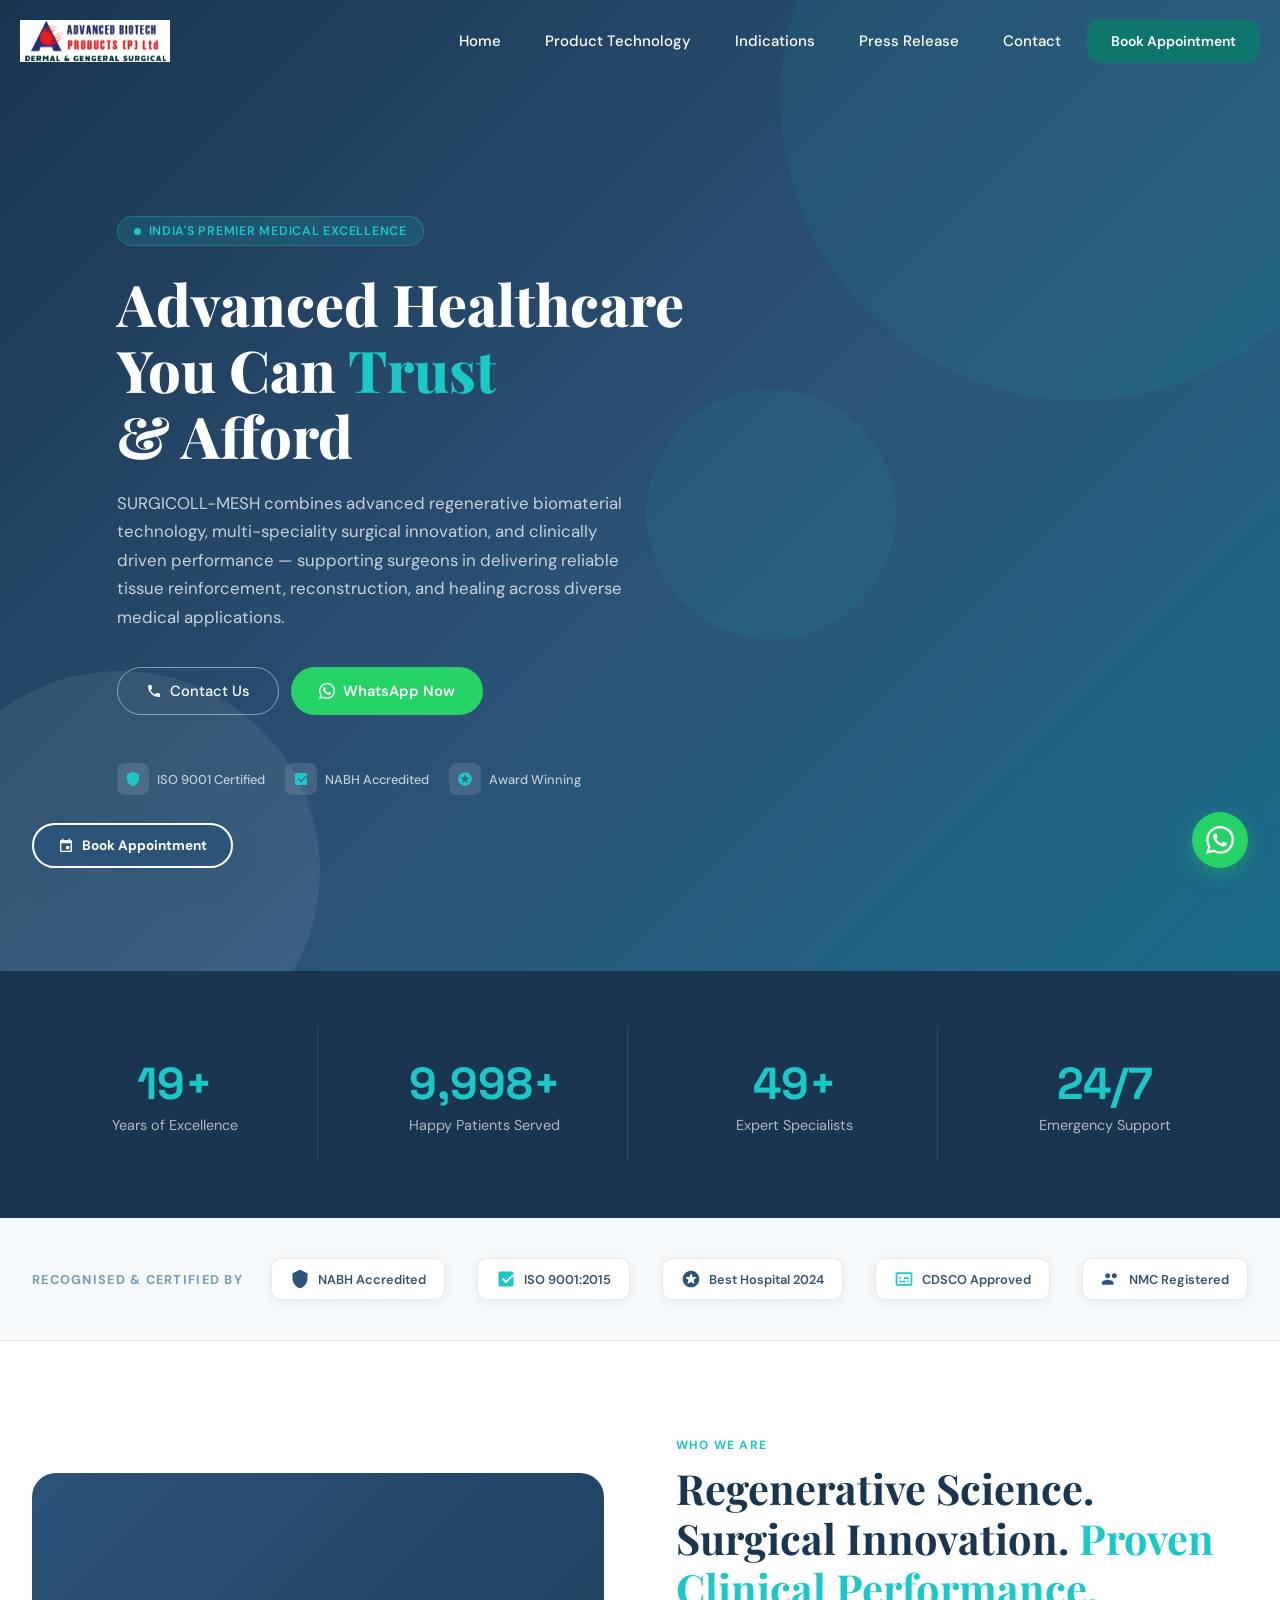
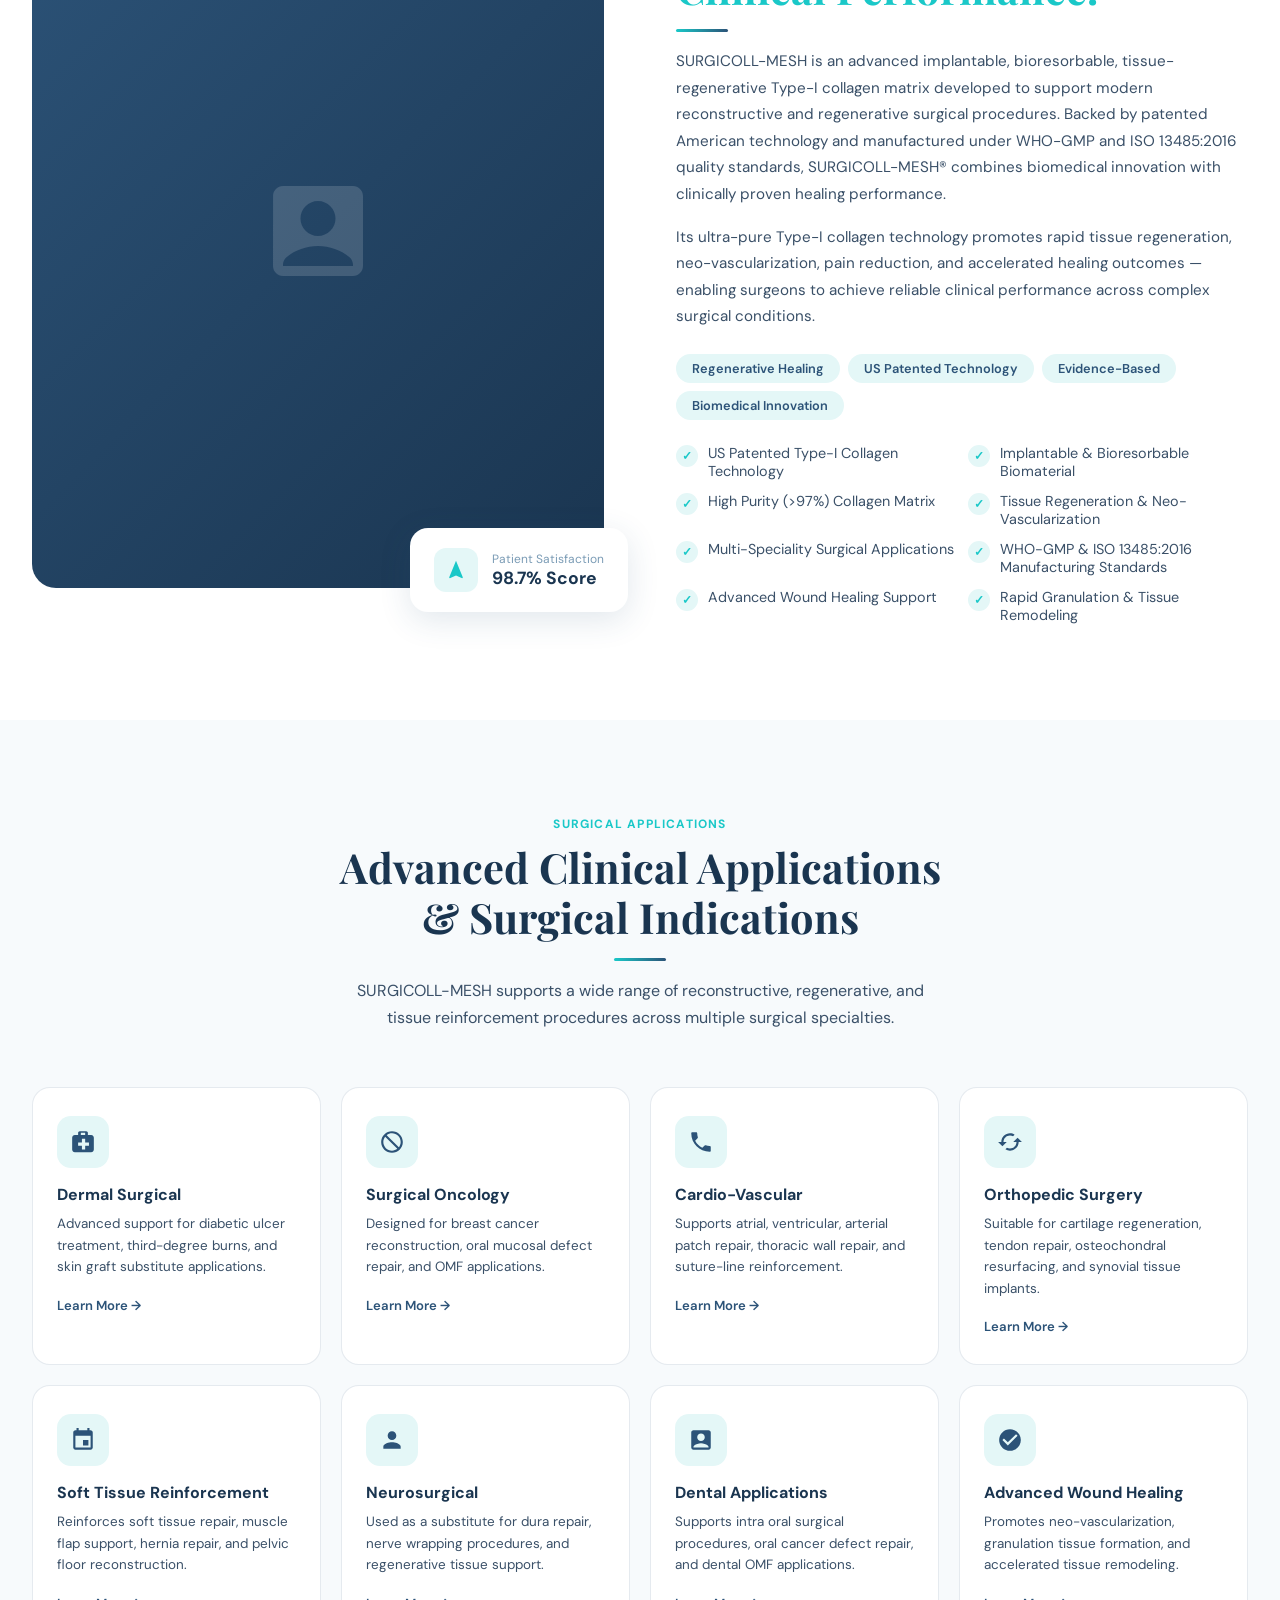
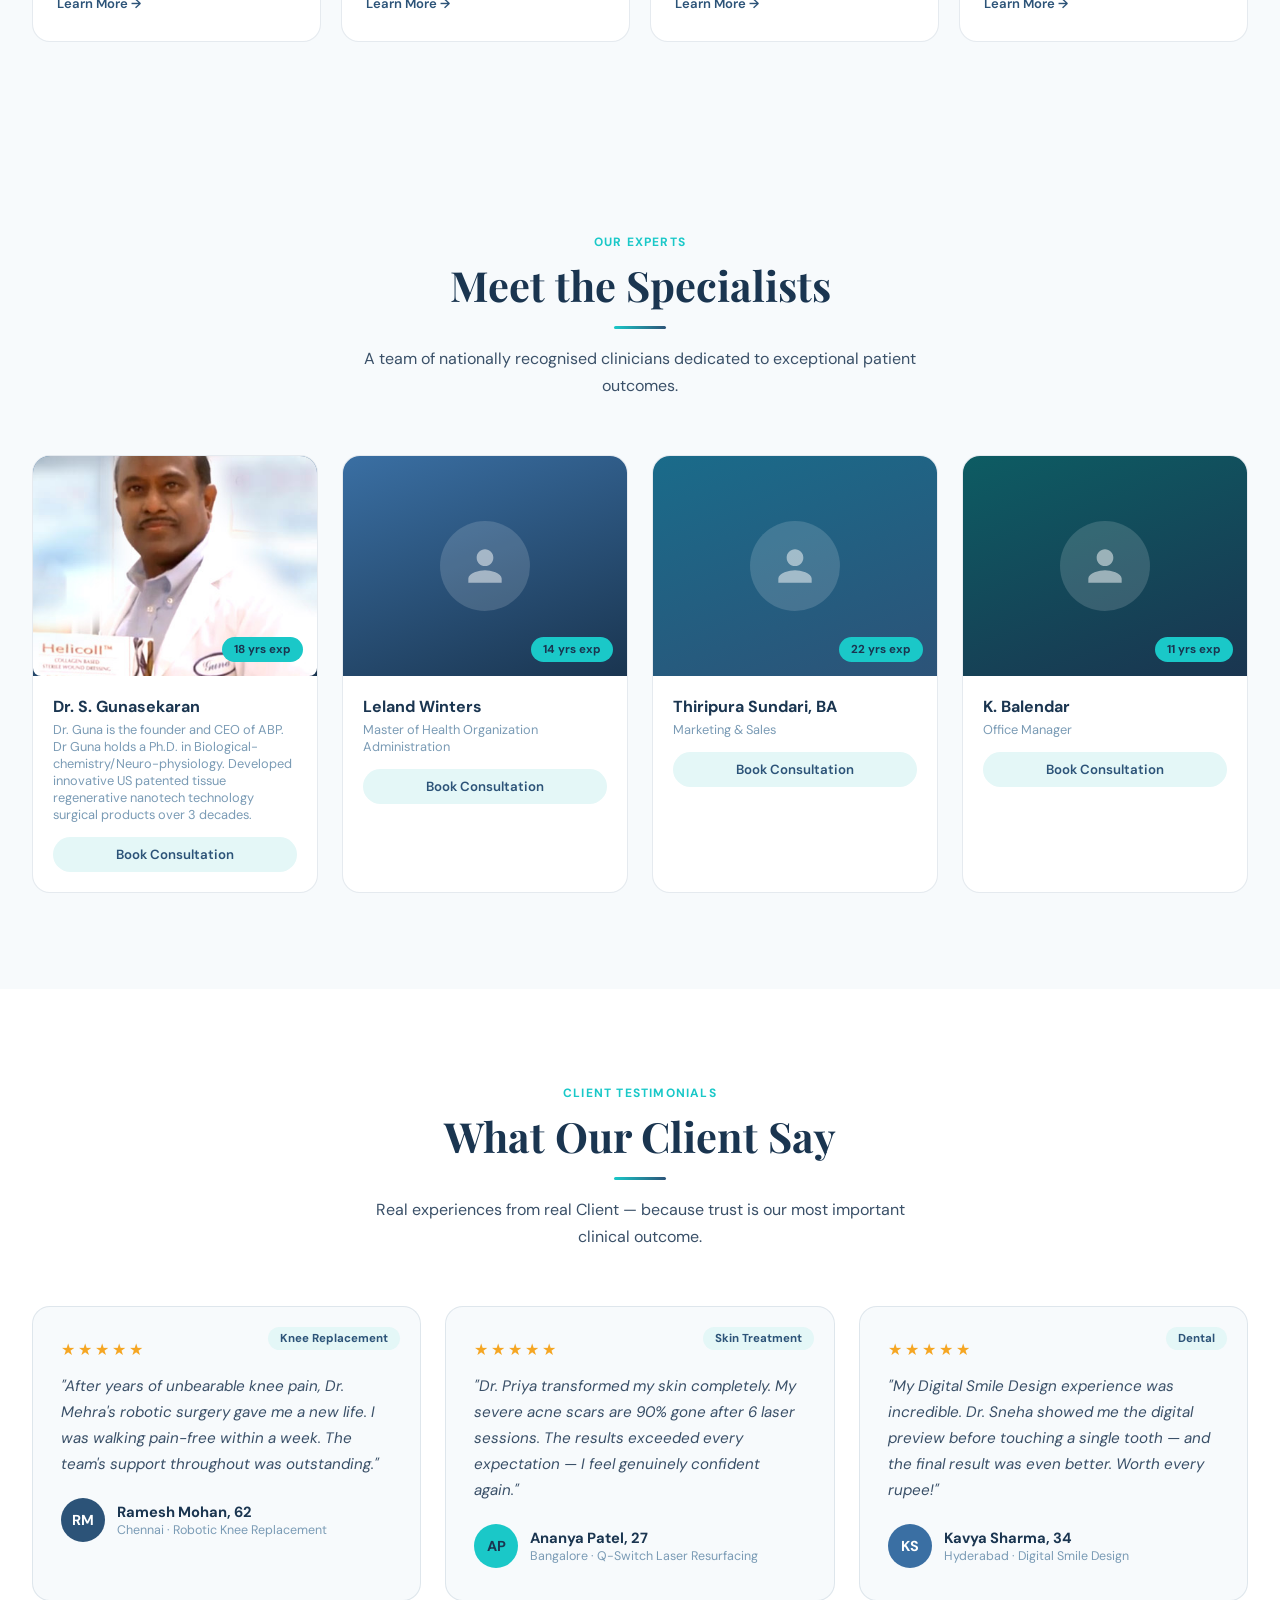
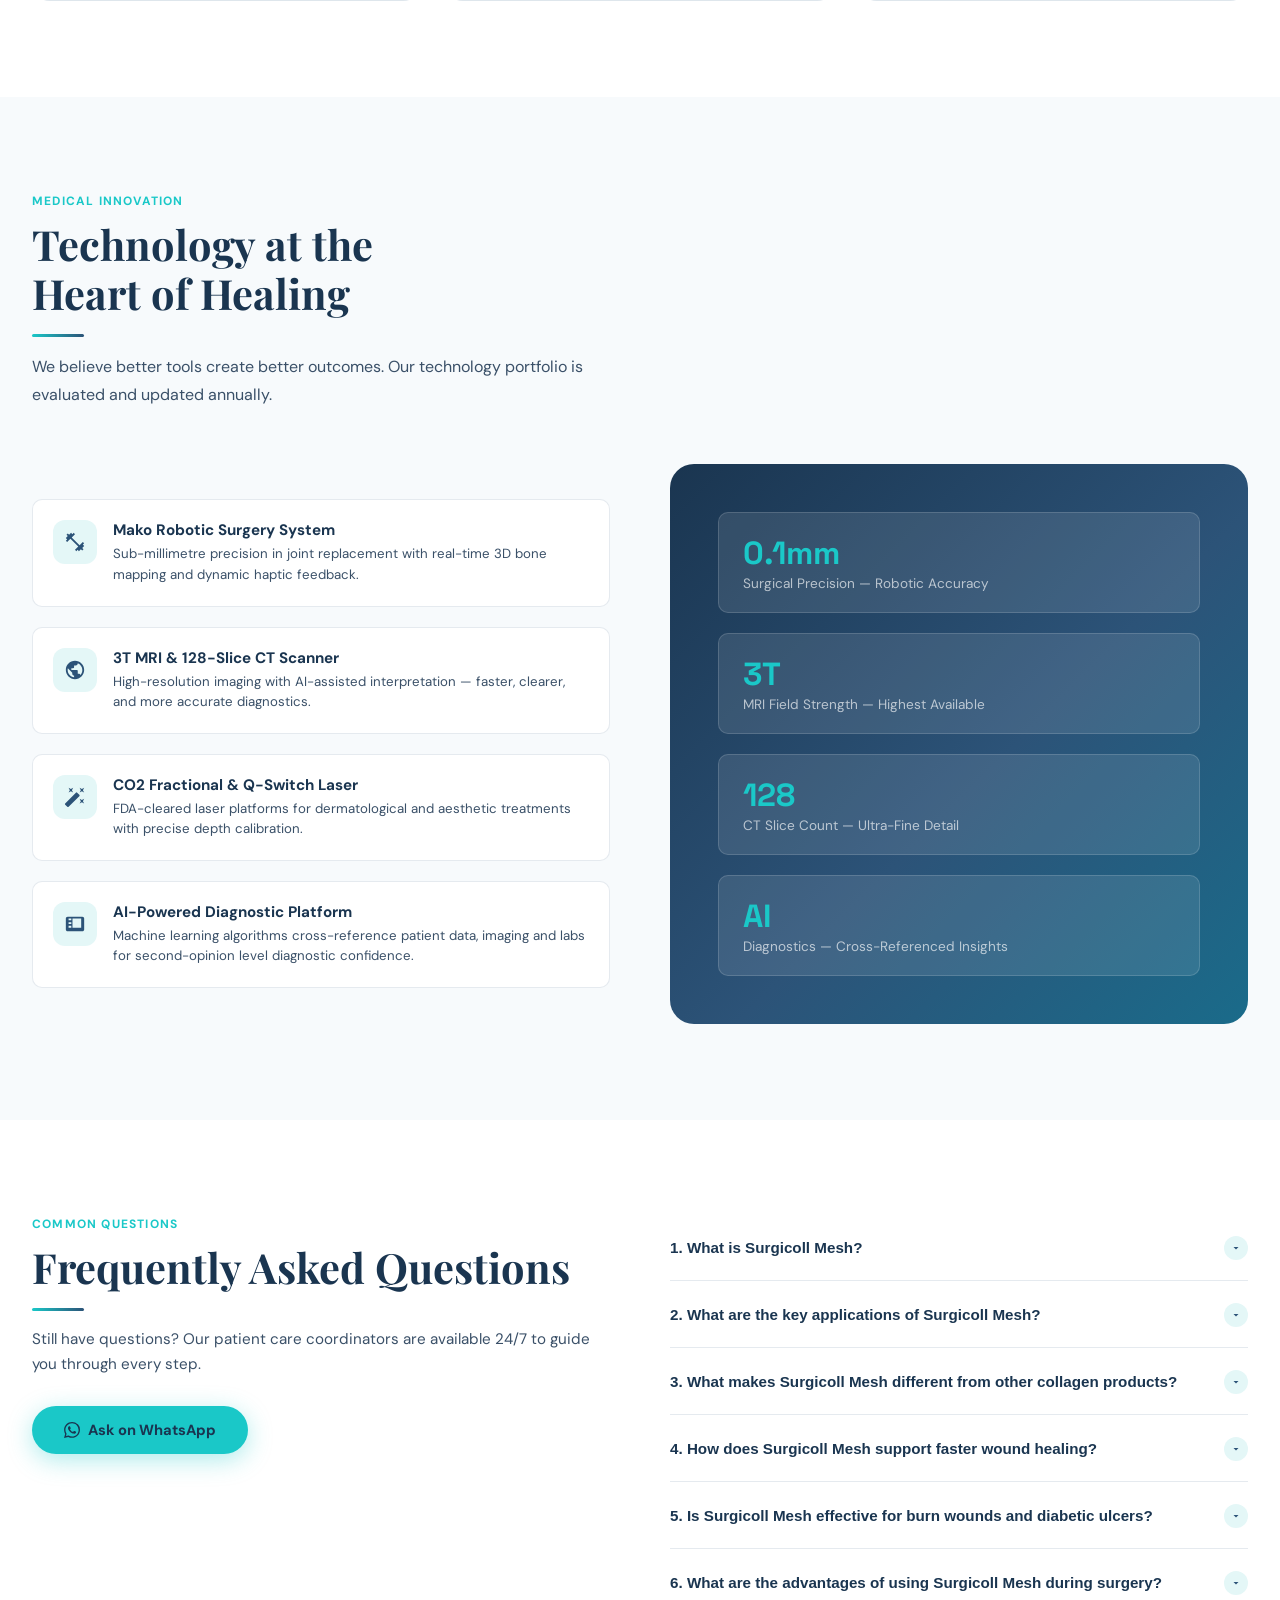
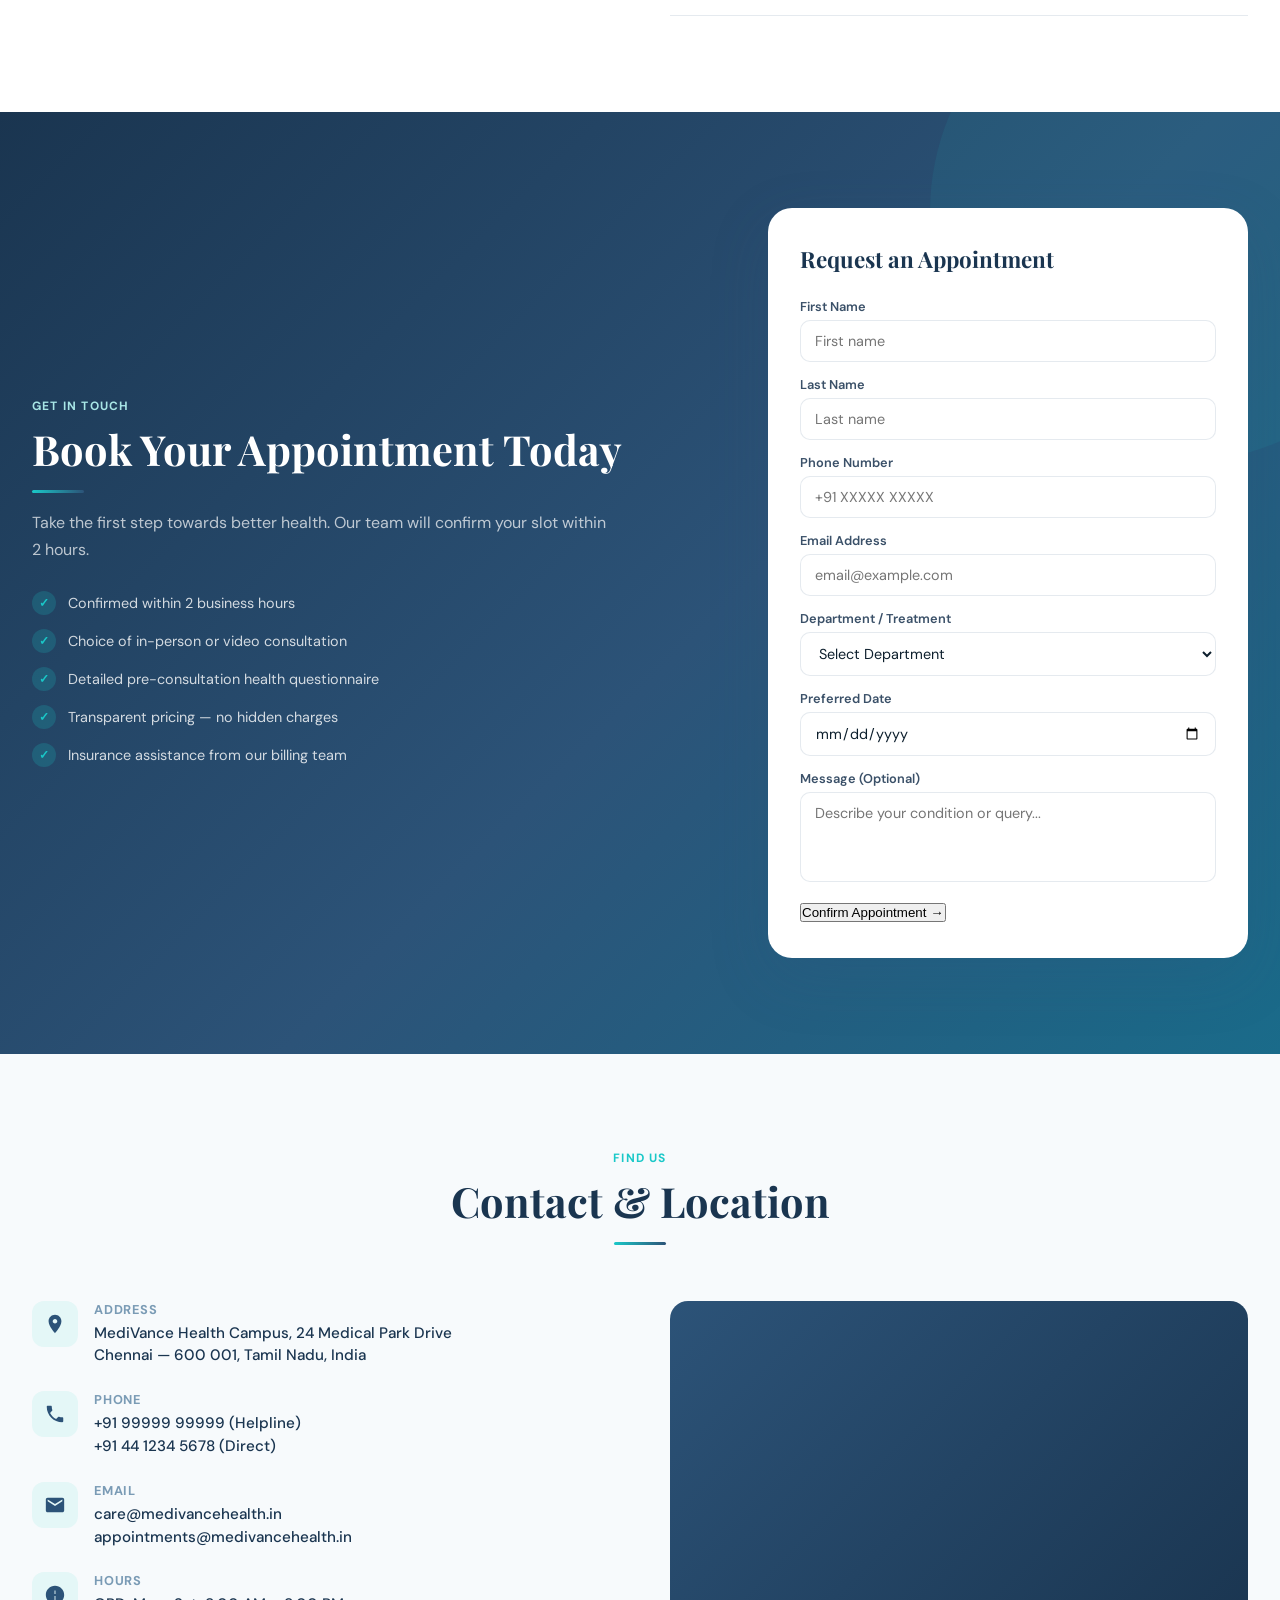
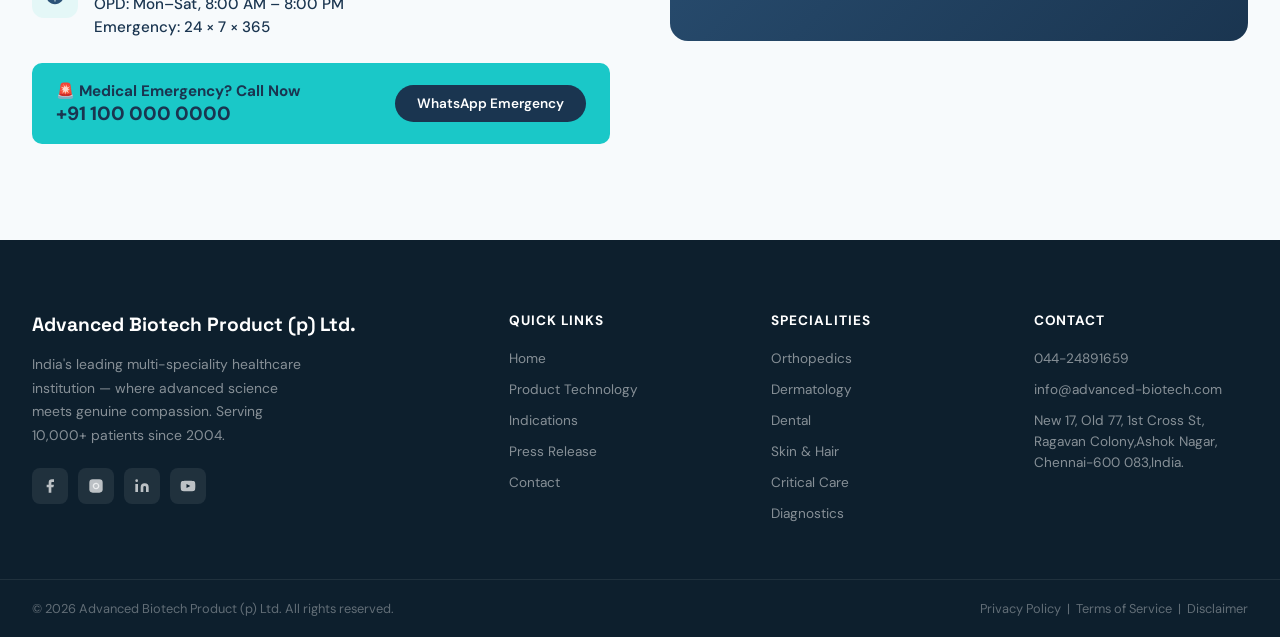
==== index.html @ 5f8013b7 "update" ====
<!DOCTYPE html>
<html lang="en">

<head>
  <meta charset="UTF-8">
  <meta name="viewport" content="width=device-width, initial-scale=1.0">
  <title>MediVance Health | Premium Medical & Healthcare Excellence</title>
  <meta name="description"
    content="MediVance Health - India's premier medical institution offering advanced treatments, specialist consultations, and cutting-edge healthcare across 50+ specialities.">
  <link rel="preconnect" href="https://fonts.googleapis.com">
  <link
    href="https://fonts.googleapis.com/css2?family=Playfair+Display:wght@400;600;700;800&family=DM+Sans:wght@300;400;500;600&family=Space+Grotesk:wght@400;500;600;700&display=swap"
    rel="stylesheet">
  <link rel="stylesheet" href="/css/main.css">
  <!-- FONT AWESOME -->
  <link rel="stylesheet" href="https://cdnjs.cloudflare.com/ajax/libs/font-awesome/6.5.2/css/all.min.css">
</head>
<body>

<!-- ───────────── NAVIGATION ───────────── -->
<nav class="mv-nav-wrap" id="mvNav">
    <div class="mv-nav-inner">

        <!-- LOGO -->
        <a href="#" class="mv-nav-logo">
            <img src="/image/Logo.jpg" width="150" height="50" alt="MediVance Health Logo">
        </a>

        <!-- NAV LINKS -->
        <ul class="mv-nav-links" id="mvNavMenu">

            <li class="mv-nav-item">
                <a href="/index.html" class="mv-nav-link">Home</a>
            </li>

            <li class="mv-nav-item">
                <a href="/page/product.html" class="mv-nav-link">Product Technology</a>
            </li>

            <!-- DROPDOWN -->
            <li class="mv-nav-item mv-has-dropdown">

                <a href="#" class="mv-nav-link">
                    Indications
                </a>

                <ul class="mv-dropdown-menu">

                    <li class="mv-dropdown-item">
                        <a href="/page/dermal_surgical.html" class="mv-dropdown-link">Dermal Surgical</a>
                    </li>

                    <li class="mv-dropdown-item">
                        <a href="#" class="mv-dropdown-link">Surgical Oncology</a>
                    </li>

                    <li class="mv-dropdown-item">
                        <a href="#" class="mv-dropdown-link">Cardio-vascular</a>
                    </li>

                    <li class="mv-dropdown-item">
                        <a href="#" class="mv-dropdown-link">Orthopedic Surgery</a>
                    </li>

                    <li class="mv-dropdown-item">
                        <a href="#" class="mv-dropdown-link">Soft Tissue Reinforcement</a>
                    </li>

                    <li class="mv-dropdown-item">
                        <a href="#" class="mv-dropdown-link">Neurosurgical</a>
                    </li>

                    <li class="mv-dropdown-item">
                        <a href="#" class="mv-dropdown-link">Dental</a>
                    </li>

                </ul>

            </li>

            <li class="mv-nav-item">
                <a href="#" class="mv-nav-link">Press Release</a>
            </li>

            <li class="mv-nav-item">
                <a href="/page/contact.html" class="mv-nav-link">Contact</a>
            </li>

            <li class="mv-nav-item">
                <a href="#" class="mv-nav-btn">Book Appointment</a>
            </li>

        </ul>

        <!-- MOBILE MENU -->
        <div class="mv-mobile-toggle" id="mvMobileToggle">
            <i class="fa-solid fa-bars"></i>
        </div>

    </div>

</nav>
  <!-- ─── HERO ─── -->
  <section id="hero">
    <div class="hero-bg-shapes">
      <div class="hero-circle hc1"></div>
      <div class="hero-circle hc2"></div>
      <div class="hero-circle hc3"></div>
    </div>
    <div class="hero-grid">
      <div class="hero-content reveal">
        <div class="hero-badge">
          <div class="hero-badge-dot"></div>
          <span>India's Premier Medical Excellence</span>
        </div>
        <h1 class="hero-h1">Advanced Healthcare<br>You Can <em>Trust</em><br>& Afford</h1>
        <p class="hero-sub">SURGICOLL-MESH combines advanced regenerative biomaterial technology, multi-speciality
          surgical innovation, and clinically driven performance — supporting surgeons in delivering reliable tissue
          reinforcement, reconstruction, and healing across diverse medical applications.</p>
        <div class="hero-btns">
          <!-- <a href="#appointment" class="btn-primary">
          <svg viewBox="0 0 24 24" style="width:16px;height:16px;fill:currentColor"><path d="M19 3h-1V1h-2v2H8V1H6v2H5c-1.1 0-2 .9-2 2v14c0 1.1.9 2 2 2h14c1.1 0 2-.9 2-2V5c0-1.1-.9-2-2-2zm0 16H5V8h14v11zM7 10h5v5H7z"/></svg>
          Book Appointment
        </a> -->
          <a href="#contact" class="btn-ghost">
            <svg viewBox="0 0 24 24" style="width:16px;height:16px;fill:currentColor">
              <path
                d="M6.62 10.79c1.44 2.83 3.76 5.15 6.59 6.59l2.2-2.2c.27-.27.67-.36 1.02-.24 1.12.37 2.33.57 3.57.57.55 0 1 .45 1 1V20c0 .55-.45 1-1 1-9.39 0-17-7.61-17-17 0-.55.45-1 1-1h3.5c.55 0 1 .45 1 1 0 1.25.2 2.45.57 3.57.11.35.03.74-.25 1.02l-2.2 2.2z" />
            </svg>
            Contact Us
          </a>
          <a href="https://wa.me/919999999999" class="btn-wa" target="_blank">
            <svg viewBox="0 0 24 24" style="width:16px;height:16px;fill:currentColor">
              <path
                d="M17.472 14.382c-.297-.149-1.758-.867-2.03-.967-.273-.099-.471-.148-.67.15-.197.297-.767.966-.94 1.164-.173.199-.347.223-.644.075-.297-.15-1.255-.463-2.39-1.475-.883-.788-1.48-1.761-1.653-2.059-.173-.297-.018-.458.13-.606.134-.133.298-.347.446-.52.149-.174.198-.298.298-.497.099-.198.05-.371-.025-.52-.075-.149-.669-1.612-.916-2.207-.242-.579-.487-.5-.669-.51-.173-.008-.371-.01-.57-.01-.198 0-.52.074-.792.372-.272.297-1.04 1.016-1.04 2.479 0 1.462 1.065 2.875 1.213 3.074.149.198 2.096 3.2 5.077 4.487.709.306 1.262.489 1.694.625.712.227 1.36.195 1.871.118.571-.085 1.758-.719 2.006-1.413.248-.694.248-1.289.173-1.413-.074-.124-.272-.198-.57-.347m-5.421 7.403h-.004a9.87 9.87 0 01-5.031-1.378l-.361-.214-3.741.982.998-3.648-.235-.374a9.86 9.86 0 01-1.51-5.26c.001-5.45 4.436-9.884 9.888-9.884 2.64 0 5.122 1.03 6.988 2.898a9.825 9.825 0 012.893 6.994c-.003 5.45-4.437 9.884-9.885 9.884m8.413-18.297A11.815 11.815 0 0012.05 0C5.495 0 .16 5.335.157 11.892c0 2.096.547 4.142 1.588 5.945L.057 24l6.305-1.654a11.882 11.882 0 005.683 1.448h.005c6.554 0 11.89-5.335 11.893-11.893A11.821 11.821 0 0020.885 3.49" />
            </svg>
            WhatsApp Now
          </a>
        </div>
        <div class="hero-trust">
          <div class="trust-item">
            <div class="ti-icon"><svg viewBox="0 0 24 24">
                <path d="M12 1L3 5v6c0 5.55 3.84 10.74 9 12 5.16-1.26 9-6.45 9-12V5l-9-4z" />
              </svg></div>
            <span>ISO 9001 Certified</span>
          </div>
          <div class="trust-item">
            <div class="ti-icon"><svg viewBox="0 0 24 24">
                <path
                  d="M19 3H5c-1.1 0-2 .9-2 2v14c0 1.1.9 2 2 2h14c1.1 0 2-.9 2-2V5c0-1.1-.9-2-2-2zm-7 14l-5-5 1.41-1.41L12 14.17l7.59-7.59L21 8l-9 9z" />
              </svg></div>
            <span>NABH Accredited</span>
          </div>
          <div class="trust-item">
            <div class="ti-icon"><svg viewBox="0 0 24 24">
                <path
                  d="M11.99 2C6.47 2 2 6.48 2 12s4.47 10 9.99 10C17.52 22 22 17.52 22 12S17.52 2 11.99 2zm4.24 16L12 15.45 7.77 18l1.12-4.81-3.73-3.23 4.92-.42L12 5l1.92 4.53 4.92.42-3.73 3.23L16.23 18z" />
              </svg></div>
            <span>Award Winning</span>
          </div>
        </div>
      </div>

      <!-- Floating Inquiry Form -->
      <div class="image-box">
        <img src="/Image/Doctor.png" alt="" width="500" class="floating-img">
      </div>

      <!-- <div class="hero-form-card reveal reveal-delay-2">
      <div class="form-tag">Quick Inquiry</div>
      <div class="form-title">Book a Consultation</div>
      <div class="form-group">
        <label>Full Name</label>
        <input type="text" placeholder="Your full name">
      </div>
      <div class="form-row">
        <div class="form-group">
          <label>Phone</label>
          <input type="tel" placeholder="+91 XXXXX XXXXX">
        </div>
        <div class="form-group">
          <label>Email</label>
          <input type="email" placeholder="email@example.com">
        </div>
      </div>
      <div class="form-group">
        <label>Department / Treatment</label>
        <select>
          <option>Select Department</option>
          <option>Orthopedics</option>
          <option>Dermatology</option>
          <option>Dental</option>
          <option>Critical Care</option>
          <option>General Surgery</option>
          <option>Skin & Hair</option>
          <option>Diagnostics</option>
          <option>Preventive Health</option>
        </select>
      </div>
      <div class="form-group">
        <label>Preferred Date</label>
        <input type="date">
      </div>
      <button class="btn-form">Send Inquiry →</button>
    </div> -->
    </div>
  </section>

  <!-- ─── STATS BAND ─── -->
  <div class="stats-band">
    <div class="stats-inner">
      <div class="stat-item reveal">
        <span class="stat-num" data-target="20">0+</span>
        <div class="stat-label">Years of Excellence</div>
      </div>
      <div class="stat-item reveal reveal-delay-1">
        <span class="stat-num" data-target="10000">0+</span>
        <div class="stat-label">Happy Patients Served</div>
      </div>
      <div class="stat-item reveal reveal-delay-2">
        <span class="stat-num" data-target="50">0+</span>
        <div class="stat-label">Expert Specialists</div>
      </div>
      <div class="stat-item reveal reveal-delay-3">
        <span class="stat-num">24/7</span>
        <div class="stat-label">Emergency Support</div>
      </div>
    </div>
  </div>

  <!-- ─── TRUST BELT ─── -->
  <div class="trust-belt">
    <div class="trust-belt-inner">
      <span class="trust-belt-label">Recognised &amp; Certified by</span>
      <div class="cert-logos">
        <div class="cert-badge">
          <svg viewBox="0 0 24 24" style="fill:#2C5378">
            <path d="M12 1L3 5v6c0 5.55 3.84 10.74 9 12 5.16-1.26 9-6.45 9-12V5l-9-4z" />
          </svg>
          <span>NABH Accredited</span>
        </div>
        <div class="cert-badge">
          <svg viewBox="0 0 24 24" style="fill:#1ac8c8">
            <path
              d="M19 3H5c-1.1 0-2 .9-2 2v14c0 1.1.9 2 2 2h14c1.1 0 2-.9 2-2V5c0-1.1-.9-2-2-2zm-7 14l-5-5 1.41-1.41L12 14.17l7.59-7.59L21 8l-9 9z" />
          </svg>
          <span>ISO 9001:2015</span>
        </div>
        <div class="cert-badge">
          <svg viewBox="0 0 24 24" style="fill:#2C5378">
            <path
              d="M11.99 2C6.47 2 2 6.48 2 12s4.47 10 9.99 10C17.52 22 22 17.52 22 12S17.52 2 11.99 2zm4.24 16L12 15.45 7.77 18l1.12-4.81-3.73-3.23 4.92-.42L12 5l1.92 4.53 4.92.42-3.73 3.23L16.23 18z" />
          </svg>
          <span>Best Hospital 2024</span>
        </div>
        <div class="cert-badge">
          <svg viewBox="0 0 24 24" style="fill:#1ac8c8">
            <path
              d="M20 4H4c-1.1 0-2 .9-2 2v12c0 1.1.9 2 2 2h16c1.1 0 2-.9 2-2V6c0-1.1-.9-2-2-2zm0 14H4V6h16v12zM6 10h2v2H6zm0 4h8v2H6zm10 0h2v2h-2zm-4-4h6v2h-6z" />
          </svg>
          <span>CDSCO Approved</span>
        </div>
        <div class="cert-badge">
          <svg viewBox="0 0 24 24" style="fill:#2C5378">
            <path
              d="M16 11c1.66 0 2.99-1.34 2.99-3S17.66 5 16 5c-1.66 0-3 1.34-3 3s1.34 3 3 3zm-8 0c1.66 0 2.99-1.34 2.99-3S9.66 5 8 5C6.34 5 5 6.34 5 8s1.34 3 3 3zm0 2c-2.33 0-7 1.17-7 3.5V19h14v-2.5c0-2.33-4.67-3.5-7-3.5z" />
          </svg>
          <span>NMC Registered</span>
        </div>
      </div>
    </div>
  </div>

  <!-- ─── ABOUT ─── -->
  <section id="about">
    <div class="section-inner">
      <div class="about-grid">
        <div class="about-img reveal">
          <div class="about-img-main">
            <svg viewBox="0 0 24 24">
              <path
                d="M19 3H5c-1.1 0-1.99.9-1.99 2L3 19c0 1.1.9 2 2 2h14c1.1 0 2-.9 2-2V5c0-1.1-.9-2-2-2zm-7 3c1.93 0 3.5 1.57 3.5 3.5S13.93 13 12 13s-3.5-1.57-3.5-3.5S10.07 6 12 6zm7 13H5v-.23c0-.62.28-1.2.76-1.58C7.47 15.82 9.64 15 12 15s4.53.82 6.24 2.19c.48.38.76.97.76 1.58V19z" />
            </svg>
          </div>
          <div class="about-img-float">
            <div class="aif-icon"><svg viewBox="0 0 24 24">
                <path d="M12 2L4.5 20.29l.71.71L12 18l6.79 3 .71-.71z" />
              </svg></div>
            <div>
              <div class="aif-label">Patient Satisfaction</div>
              <div class="aif-val">98.7% Score</div>
            </div>
          </div>
        </div>
        <div class="about-content reveal reveal-delay-2">
          <span class="section-tag">Who We Are</span>
          <h2 class="section-h2">Regenerative Science. Surgical Innovation. <em
              style="color:var(--cyan);font-style:normal">Proven Clinical Performance.</em></h2>
          <div class="divider"></div>
          <p style="font-size:.95rem;color:var(--text-mid);line-height:1.75;margin-bottom:16px;">SURGICOLL-MESH is an
            advanced implantable, bioresorbable, tissue-regenerative Type-I collagen matrix developed to support modern
            reconstructive and regenerative surgical procedures. Backed by patented American technology and manufactured
            under WHO-GMP and ISO 13485:2016 quality standards, SURGICOLL-MESH® combines biomedical innovation with
            clinically proven healing performance.</p>
          <p style="font-size:.95rem;color:var(--text-mid);line-height:1.75;">Its ultra-pure Type-I collagen technology
            promotes rapid tissue regeneration, neo-vascularization, pain reduction, and accelerated healing outcomes —
            enabling surgeons to achieve reliable clinical performance across complex surgical conditions.</p>
          <div class="tags">
            <span class="about-tag">Regenerative Healing</span>
            <span class="about-tag">US Patented Technology</span>
            <span class="about-tag">Evidence-Based</span>
            <span class="about-tag">Biomedical Innovation</span>
          </div>
          <ul class="about-list">
            <li>US Patented Type-I Collagen Technology</li>
            <li>Implantable & Bioresorbable Biomaterial</li>
            <li>High Purity (>97%) Collagen Matrix</li>
            <li>Tissue Regeneration & Neo-Vascularization</li>
            <li>Multi-Speciality Surgical Applications</li>
            <li>WHO-GMP & ISO 13485:2016 Manufacturing Standards</li>
            <li>Advanced Wound Healing Support</li>
            <li>Rapid Granulation & Tissue Remodeling</li>
          </ul>
        </div>
      </div>
    </div>
  </section>

  <!-- ─── SERVICES ─── -->
  <section id="services">
    <div class="section-inner">
      <div class="section-header center">
        <span class="section-tag">SURGICAL APPLICATIONS</span>
        <h2 class="section-h2">Advanced Clinical Applications
          <br>
          & Surgical Indications
        </h2>
        <div class="divider center"></div>
        <p class="section-sub"> SURGICOLL-MESH supports a wide range of reconstructive,
          regenerative, and tissue reinforcement procedures across
          multiple surgical specialties.</p>
      </div>
      <div class="services-grid">

        <div class="service-card reveal">
          <div class="sc-content">
            <div class="sc-icon"><svg viewBox="0 0 24 24">
                <path
                  d="M19.5 5.5h-3v-2c0-.83-.67-1.5-1.5-1.5h-6c-.83 0-1.5.67-1.5 1.5v2h-3C3.12 5.5 2 6.62 2 8v11c0 1.38 1.12 2.5 2.5 2.5h15c1.38 0 2.5-1.12 2.5-2.5V8c0-1.38-1.12-2.5-2.5-2.5zm-9.5-2h4v2h-4v-2zm7.5 12h-3.5v3.5h-3V15.5H7.5v-3h3.5V9h3v3.5H17.5v3z" />
              </svg></div>
            <div class="sc-title">Dermal Surgical</div>
            <div class="sc-desc">Advanced support for diabetic ulcer treatment,
              third-degree burns, and skin graft substitute applications.</div>
            <a href="#" class="sc-link">Learn More →</a>
          </div>
        </div>

        <div class="service-card reveal reveal-delay-1">
          <div class="sc-content">
            <div class="sc-icon"><svg viewBox="0 0 24 24">
                <path
                  d="M12 2C6.48 2 2 6.48 2 12s4.48 10 10 10 10-4.48 10-10S17.52 2 12 2zm0 18c-4.42 0-8-3.58-8-8 0-1.85.63-3.55 1.69-4.9L16.9 18.31C15.55 19.37 13.85 20 12 20zm6.31-3.1L7.1 5.69C8.45 4.63 10.15 4 12 4c4.42 0 8 3.58 8 8 0 1.85-.63 3.55-1.69 4.9z" />
              </svg></div>
            <div class="sc-title">Surgical Oncology</div>
            <div class="sc-desc"> Designed for breast cancer reconstruction,
              oral mucosal defect repair, and OMF applications.</div>
            <a href="#" class="sc-link">Learn More →</a>
          </div>
        </div>

        <div class="service-card reveal reveal-delay-2">
          <div class="sc-content">
            <div class="sc-icon"><svg viewBox="0 0 24 24">
                <path
                  d="M6.6 10.8c1.4 2.8 3.8 5.1 6.6 6.6l2.2-2.2c.3-.3.7-.4 1-.2 1.1.4 2.3.6 3.6.6.6 0 1 .4 1 1V20c0 .6-.4 1-1 1-9.4 0-17-7.6-17-17 0-.6.4-1 1-1h3.5c.6 0 1 .4 1 1 0 1.3.2 2.5.6 3.6.1.3 0 .7-.3 1l-2.2 2.2z" />
              </svg></div>
            <div class="sc-title">Cardio-Vascular</div>
            <div class="sc-desc">Supports atrial, ventricular, arterial patch repair,
              thoracic wall repair, and suture-line reinforcement.</div>
            <a href="#" class="sc-link">Learn More →</a>
          </div>
        </div>

        <div class="service-card reveal reveal-delay-3">
          <div class="sc-content">
            <div class="sc-icon"><svg viewBox="0 0 24 24">
                <path
                  d="M19 8l-4 4h3c0 3.31-2.69 6-6 6-1.01 0-1.97-.25-2.8-.7l-1.46 1.46C8.97 19.54 10.43 20 12 20c4.42 0 8-3.58 8-8h3l-4-4zM6 12c0-3.31 2.69-6 6-6 1.01 0 1.97.25 2.8.7l1.46-1.46C15.03 4.46 13.57 4 12 4c-4.42 0-8 3.58-8 8H1l4 4 4-4H6z" />
              </svg></div>
            <div class="sc-title">Orthopedic Surgery</div>
            <div class="sc-desc">Suitable for cartilage regeneration,
              tendon repair, osteochondral resurfacing,
              and synovial tissue implants.</div>
            <a href="#" class="sc-link">Learn More →</a>
          </div>
        </div>

        <div class="service-card reveal">
          <div class="sc-content">
            <div class="sc-icon"><svg viewBox="0 0 24 24">
                <path
                  d="M17 12h-5v5h5v-5zM16 1v2H8V1H6v2H5c-1.11 0-1.99.9-1.99 2L3 19c0 1.1.89 2 2 2h14c1.1 0 2-.9 2-2V5c0-1.1-.9-2-2-2h-1V1h-2zm3 18H5V8h14v11z" />
              </svg></div>
            <div class="sc-title">Soft Tissue Reinforcement</div>
            <div class="sc-desc">Reinforces soft tissue repair,
              muscle flap support, hernia repair,
              and pelvic floor reconstruction.</div>
            <a href="#" class="sc-link">Learn More →</a>
          </div>
        </div>

        <div class="service-card reveal reveal-delay-1">
          <div class="sc-content">
            <div class="sc-icon"><svg viewBox="0 0 24 24">
                <path
                  d="M12 12c2.21 0 4-1.79 4-4s-1.79-4-4-4-4 1.79-4 4 1.79 4 4 4zm0 2c-2.67 0-8 1.34-8 4v2h16v-2c0-2.66-5.33-4-8-4z" />
              </svg></div>
            <div class="sc-title">Neurosurgical</div>
            <div class="sc-desc">Used as a substitute for dura repair,
              nerve wrapping procedures,
              and regenerative tissue support.</div>
            <a href="#" class="sc-link">Learn More →</a>
          </div>
        </div>

        <div class="service-card reveal reveal-delay-2">
          <div class="sc-content">
            <div class="sc-icon"><svg viewBox="0 0 24 24">
                <path
                  d="M19 3H5c-1.1 0-2 .9-2 2v14c0 1.1.9 2 2 2h14c1.1 0 2-.9 2-2V5c0-1.1-.9-2-2-2zm-7 3c1.93 0 3.5 1.57 3.5 3.5S13.93 13 12 13s-3.5-1.57-3.5-3.5S10.07 6 12 6zm7 13H5v-.23c0-.62.28-1.2.76-1.58C7.47 15.82 9.64 15 12 15s4.53.82 6.24 2.19c.48.38.76.97.76 1.58V19z" />
              </svg></div>
            <div class="sc-title">Dental Applications</div>
            <div class="sc-desc">Supports intra oral surgical procedures,
              oral cancer defect repair,
              and dental OMF applications.</div>
            <a href="#" class="sc-link">Learn More →</a>
          </div>
        </div>

        <div class="service-card reveal reveal-delay-3">
          <div class="sc-content">
            <div class="sc-icon"><svg viewBox="0 0 24 24">
                <path
                  d="M12 2C6.48 2 2 6.48 2 12s4.48 10 10 10 10-4.48 10-10S17.52 2 12 2zm-2 15l-5-5 1.41-1.41L10 14.17l7.59-7.59L19 8l-9 9z" />
              </svg></div>
            <div class="sc-title">Advanced Wound Healing</div>
            <div class="sc-desc">Promotes neo-vascularization,
              granulation tissue formation,
              and accelerated tissue remodeling.</div>
            <a href="#" class="sc-link">Learn More →</a>
          </div>
        </div>

      </div>
    </div>
  </section>



  <!-- ─── WHY CHOOSE US ─── -->


  <!-- ─── TEAM ─── -->
  <section id="team">
    <div class="section-inner">
      <div class="section-header center">
        <span class="section-tag">Our Experts</span>
        <h2 class="section-h2">Meet the Specialists</h2>
        <div class="divider center"></div>
        <p class="section-sub">A team of nationally recognised clinicians dedicated to exceptional patient outcomes.</p>
      </div>
      <div class="team-grid">
        <div class="doctor-card reveal">
          <div class="dc-photo">
            <img src="/image/team1.jpg" alt="" width="100%" height="100%" style="object-fit:cover;border-radius:8px;">
            <!-- <div class="dc-photo-avatar">
              
              <svg viewBox="0 0 24 24">
                <path
                  d="M12 12c2.21 0 4-1.79 4-4s-1.79-4-4-4-4 1.79-4 4 1.79 4 4 4zm0 2c-2.67 0-8 1.34-8 4v2h16v-2c0-2.66-5.33-4-8-4z" />
              </svg>
            </div> -->
            <div class="dc-exp">18 yrs exp</div>
          </div>
          <div class="dc-body">
            <div class="dc-name">Dr. S. Gunasekaran</div>
            <!-- <div class="dc-spec">Orthopaedic & Robotic Surgeon</div> -->
            <div class="dc-qual">Dr. Guna is the founder and CEO of ABP. Dr Guna holds a Ph.D. in Biological-chemistry/Neuro-physiology. Developed innovative US patented tissue regenerative nanotech technology surgical products over 3 decades.</div>
            <a href="#appointment" class="dc-cta">Book Consultation</a>
          </div>
        </div>
        <div class="doctor-card reveal reveal-delay-1">
          <div class="dc-photo" style="background:linear-gradient(160deg,#3a6fa3,#1a3550);">
            <div class="dc-photo-avatar"><svg viewBox="0 0 24 24">
                <path
                  d="M12 12c2.21 0 4-1.79 4-4s-1.79-4-4-4-4 1.79-4 4 1.79 4 4 4zm0 2c-2.67 0-8 1.34-8 4v2h16v-2c0-2.66-5.33-4-8-4z" />
              </svg></div>
            <div class="dc-exp">14 yrs exp</div>
          </div>
          <div class="dc-body">
            <div class="dc-name">Leland Winters</div>
            <!-- <div class="dc-spec">Senior Dermatologist</div> -->
            <div class="dc-qual">Master of Health Organization Administration</div>
            <a href="#appointment" class="dc-cta">Book Consultation</a>
          </div>
        </div>
        <div class="doctor-card reveal reveal-delay-2">
          <div class="dc-photo" style="background:linear-gradient(160deg,#1a6b8a,#2C5378);">
            <div class="dc-photo-avatar"><svg viewBox="0 0 24 24">
                <path
                  d="M12 12c2.21 0 4-1.79 4-4s-1.79-4-4-4-4 1.79-4 4 1.79 4 4 4zm0 2c-2.67 0-8 1.34-8 4v2h16v-2c0-2.66-5.33-4-8-4z" />
              </svg></div>
            <div class="dc-exp">22 yrs exp</div>
          </div>
          <div class="dc-body">
            <div class="dc-name">Thiripura Sundari, BA</div>
            <!-- <div class="dc-spec">Cardiac Surgeon</div> -->
            <div class="dc-qual">Marketing & Sales</div>
            <a href="#appointment" class="dc-cta">Book Consultation</a>
          </div>
        </div>
        <div class="doctor-card reveal reveal-delay-3">
          <div class="dc-photo" style="background:linear-gradient(160deg,#0d5c63,#1a3550);">
            <div class="dc-photo-avatar"><svg viewBox="0 0 24 24">
                <path
                  d="M12 12c2.21 0 4-1.79 4-4s-1.79-4-4-4-4 1.79-4 4 1.79 4 4 4zm0 2c-2.67 0-8 1.34-8 4v2h16v-2c0-2.66-5.33-4-8-4z" />
              </svg></div>
            <div class="dc-exp">11 yrs exp</div>
          </div>
          <div class="dc-body">
            <div class="dc-name">K. Balendar</div>
            <!-- <div class="dc-spec">Dental & Maxillofacial</div> -->
            <div class="dc-qual">Office Manager</div>
            <a href="#appointment" class="dc-cta">Book Consultation</a>
          </div>
        </div>
      </div>
    </div>
  </section>

  <!-- ─── TESTIMONIALS ─── -->
  <section id="testimonials">
    <div class="section-inner">
      <div class="section-header center">
        <span class="section-tag">Client Testimonials</span>
        <h2 class="section-h2">What Our Client Say</h2>
        <div class="divider center"></div>
        <p class="section-sub">Real experiences from real Client — because trust is our most important clinical
          outcome.</p>
      </div>
      <div class="testimonials-slider">

        <div class="testi-card reveal">
          <div class="testi-tag">Knee Replacement</div>
          <div class="testi-stars"><span>★</span><span>★</span><span>★</span><span>★</span><span>★</span></div>
          <div class="testi-quote">"After years of unbearable knee pain, Dr. Mehra's robotic surgery gave me a new life.
            I was walking pain-free within a week. The team's support throughout was outstanding."</div>
          <div class="testi-author">
            <div class="ta-avatar">RM</div>
            <div>
              <div class="ta-name">Ramesh Mohan, 62</div>
              <div class="ta-info">Chennai · Robotic Knee Replacement</div>
            </div>
          </div>
        </div>

        <div class="testi-card reveal reveal-delay-1">
          <div class="testi-tag">Skin Treatment</div>
          <div class="testi-stars"><span>★</span><span>★</span><span>★</span><span>★</span><span>★</span></div>
          <div class="testi-quote">"Dr. Priya transformed my skin completely. My severe acne scars are 90% gone after 6
            laser sessions. The results exceeded every expectation — I feel genuinely confident again."</div>
          <div class="testi-author">
            <div class="ta-avatar" style="background:var(--cyan);color:var(--navy)">AP</div>
            <div>
              <div class="ta-name">Ananya Patel, 27</div>
              <div class="ta-info">Bangalore · Q-Switch Laser Resurfacing</div>
            </div>
          </div>
        </div>

        <div class="testi-card reveal reveal-delay-2">
          <div class="testi-tag">Dental</div>
          <div class="testi-stars"><span>★</span><span>★</span><span>★</span><span>★</span><span>★</span></div>
          <div class="testi-quote">"My Digital Smile Design experience was incredible. Dr. Sneha showed me the digital
            preview before touching a single tooth — and the final result was even better. Worth every rupee!"</div>
          <div class="testi-author">
            <div class="ta-avatar" style="background:#3a6fa3">KS</div>
            <div>
              <div class="ta-name">Kavya Sharma, 34</div>
              <div class="ta-info">Hyderabad · Digital Smile Design</div>
            </div>
          </div>
        </div>

      </div>
    </div>
  </section>

  <!-- ─── TECHNOLOGY ─── -->
  <section id="technology">
    <div class="section-inner">
      <div class="section-header">
        <span class="section-tag">Medical Innovation</span>
        <h2 class="section-h2">Technology at the<br>Heart of Healing</h2>
        <div class="divider"></div>
        <p class="section-sub">We believe better tools create better outcomes. Our technology portfolio is evaluated and
          updated annually.</p>
      </div>
      <div class="tech-grid">
        <div class="tech-feature-list">
          <div class="tech-feature reveal">
            <div class="tf-icon"><svg viewBox="0 0 24 24">
                <path
                  d="M20.57 14.86L22 13.43 20.57 12 17 15.57 8.43 7 12 3.43 10.57 2 9.14 3.43 7.71 2 5.57 4.14 4.14 2.71 2.71 4.14l1.43 1.43L2 7.71l1.43 1.43L2 10.57 3.43 12 7 8.43 15.57 17 12 20.57 13.43 22l1.43-1.43L16.29 22l2.14-2.14 1.43 1.43 1.43-1.43-1.43-1.43L22 16.29z" />
              </svg></div>
            <div>
              <div class="tf-title">Mako Robotic Surgery System</div>
              <div class="tf-desc">Sub-millimetre precision in joint replacement with real-time 3D bone mapping and
                dynamic haptic feedback.</div>
            </div>
          </div>
          <div class="tech-feature reveal reveal-delay-1">
            <div class="tf-icon"><svg viewBox="0 0 24 24">
                <path
                  d="M12 2C6.48 2 2 6.48 2 12s4.48 10 10 10 10-4.48 10-10S17.52 2 12 2zm-1 17.93c-3.95-.49-7-3.85-7-7.93 0-.62.08-1.21.21-1.79L9 15v1c0 1.1.9 2 2 2v1.93zm6.9-2.54c-.26-.81-1-1.39-1.9-1.39h-1v-3c0-.55-.45-1-1-1H8v-2h2c.55 0 1-.45 1-1V7h2c1.1 0 2-.9 2-2v-.41c2.93 1.19 5 4.06 5 7.41 0 2.08-.8 3.97-2.1 5.39z" />
              </svg></div>
            <div>
              <div class="tf-title">3T MRI & 128-Slice CT Scanner</div>
              <div class="tf-desc">High-resolution imaging with AI-assisted interpretation — faster, clearer, and more
                accurate diagnostics.</div>
            </div>
          </div>
          <div class="tech-feature reveal reveal-delay-2">
            <div class="tf-icon"><svg viewBox="0 0 24 24">
                <path
                  d="M7.5 5.6L10 7 8.6 4.5 10 2 7.5 3.4 5 2l1.4 2.5L5 7zm12 9.8L17 14l1.4 2.5L17 19l2.5-1.4L22 19l-1.4-2.5L22 14zM22 2l-2.5 1.4L17 2l1.4 2.5L17 7l2.5-1.4L22 7l-1.4-2.5zm-7.63 5.29a.9959.9959 0 00-1.41 0L1.29 18.96c-.39.39-.39 1.02 0 1.41l2.34 2.34c.39.39 1.02.39 1.41 0L16.7 11.05a.9959.9959 0 000-1.41l-2.33-2.35z" />
              </svg></div>
            <div>
              <div class="tf-title">CO2 Fractional & Q-Switch Laser</div>
              <div class="tf-desc">FDA-cleared laser platforms for dermatological and aesthetic treatments with precise
                depth calibration.</div>
            </div>
          </div>
          <div class="tech-feature reveal reveal-delay-3">
            <div class="tf-icon"><svg viewBox="0 0 24 24">
                <path
                  d="M20 4H4c-1.1 0-2 .9-2 2v12c0 1.1.9 2 2 2h16c1.1 0 2-.9 2-2V6c0-1.1-.9-2-2-2zM8 16H5v-2h3v2zm0-4H5v-2h3v2zm0-4H5V6h3v2zm10.75 8h-9.5V6h9.5v10z" />
              </svg></div>
            <div>
              <div class="tf-title">AI-Powered Diagnostic Platform</div>
              <div class="tf-desc">Machine learning algorithms cross-reference patient data, imaging and labs for
                second-opinion level diagnostic confidence.</div>
            </div>
          </div>
        </div>
        <div class="tech-visual reveal reveal-delay-1">
          <div class="tv-stat">
            <div class="tv-stat-num">0.1mm</div>
            <div class="tv-stat-label">Surgical Precision — Robotic Accuracy</div>
          </div>
          <div class="tv-stat">
            <div class="tv-stat-num">3T</div>
            <div class="tv-stat-label">MRI Field Strength — Highest Available</div>
          </div>
          <div class="tv-stat">
            <div class="tv-stat-num">128</div>
            <div class="tv-stat-label">CT Slice Count — Ultra-Fine Detail</div>
          </div>
          <div class="tv-stat">
            <div class="tv-stat-num">AI</div>
            <div class="tv-stat-label">Diagnostics — Cross-Referenced Insights</div>
          </div>
        </div>
      </div>
    </div>
  </section>

  <!-- ─── FAQ ─── -->
  <section id="faq">
    <div class="section-inner">
      <div class="faq-grid">
        <div class="reveal">
          <span class="section-tag">Common Questions</span>
          <h2 class="section-h2">Frequently Asked Questions</h2>
          <div class="divider"></div>
          <p style="font-size:.95rem;color:var(--text-mid);line-height:1.7;margin-bottom:28px;">Still have questions?
            Our patient care coordinators are available 24/7 to guide you through every step.</p>
          <a href="https://wa.me/919999999999" class="btn-primary" style="text-decoration:none;display:inline-flex;"
            target="_blank">
            <svg viewBox="0 0 24 24" style="width:16px;height:16px;fill:currentColor">
              <path
                d="M17.472 14.382c-.297-.149-1.758-.867-2.03-.967-.273-.099-.471-.148-.67.15-.197.297-.767.966-.94 1.164-.173.199-.347.223-.644.075-.297-.15-1.255-.463-2.39-1.475-.883-.788-1.48-1.761-1.653-2.059-.173-.297-.018-.458.13-.606.134-.133.298-.347.446-.52.149-.174.198-.298.298-.497.099-.198.05-.371-.025-.52-.075-.149-.669-1.612-.916-2.207-.242-.579-.487-.5-.669-.51-.173-.008-.371-.01-.57-.01-.198 0-.52.074-.792.372-.272.297-1.04 1.016-1.04 2.479 0 1.462 1.065 2.875 1.213 3.074.149.198 2.096 3.2 5.077 4.487.709.306 1.262.489 1.694.625.712.227 1.36.195 1.871.118.571-.085 1.758-.719 2.006-1.413.248-.694.248-1.289.173-1.413-.074-.124-.272-.198-.57-.347m-5.421 7.403h-.004a9.87 9.87 0 01-5.031-1.378l-.361-.214-3.741.982.998-3.648-.235-.374a9.86 9.86 0 01-1.51-5.26c.001-5.45 4.436-9.884 9.888-9.884 2.64 0 5.122 1.03 6.988 2.898a9.825 9.825 0 012.893 6.994c-.003 5.45-4.437 9.884-9.885 9.884m8.413-18.297A11.815 11.815 0 0012.05 0C5.495 0 .16 5.335.157 11.892c0 2.096.547 4.142 1.588 5.945L.057 24l6.305-1.654a11.882 11.882 0 005.683 1.448h.005c6.554 0 11.89-5.335 11.893-11.893A11.821 11.821 0 0020.885 3.49" />
            </svg>
            Ask on WhatsApp
          </a>
        </div>
        <div class="faq-list reveal reveal-delay-2">
          <div class="faq-item">
            <button class="faq-q">1. What is Surgicoll Mesh?<span class="faq-arrow"><svg
                  viewBox="0 0 24 24">
                  <path d="M7 10l5 5 5-5z" />
                </svg></span></button>
            <div class="faq-a">
              <p>Surgicoll Mesh is an implantable, bioresorbable, tissue-regenerative sterile Type-I collagen matrix designed for advanced surgical reinforcement, tissue repair, and regenerative procedures across multiple medical specialties.</p>
            </div>
          </div>
          <div class="faq-item">
            <button class="faq-q">2. What are the key applications of Surgicoll Mesh?<span class="faq-arrow"><svg
                  viewBox="0 0 24 24">
                  <path d="M7 10l5 5 5-5z" />
                </svg></span></button>
            <div class="faq-a">
              <p>Surgicoll® Mesh is used in a wide range of surgical applications including:</p>
              <ul>
                <li>Soft tissue & muscle flap reinforcement</li>
                <li>Hernia repair</li>
                <li>Neurosurgery</li>
                <li>Cardiovascular repair</li>
                <li>Oral & maxillofacial surgery</li>
                <li>Diabetic ulcer treatment</li>
                <li>Pelvic floor reconstruction</li>
                <li>Burn and wound management</li>
              </ul>
            </div>
          </div>
          <div class="faq-item">
            <button class="faq-q">3. What makes Surgicoll Mesh different from other collagen products?<span class="faq-arrow"><svg viewBox="0 0 24 24">
                  <path d="M7 10l5 5 5-5z" />
                </svg></span></button>
            <div class="faq-a">
              <p>Surgicoll Mesh is made from high-purity native un-crosslinked Type-I collagen with over 97% purity. It is free from immunogenic proteins, lipids, and elastin, helping improve biocompatibility and tissue regeneration. The product also uses patented phosphorylation technology to enhance bioactivity and healing performance.</p>
            </div>
          </div>
          <div class="faq-item">
            <button class="faq-q">4. How does Surgicoll Mesh support faster wound healing?<span class="faq-arrow"><svg
                  viewBox="0 0 24 24">
                  <path d="M7 10l5 5 5-5z" />
                </svg></span></button>
            <div class="faq-a">
              <p>Surgicoll Mesh promotes rapid granulation tissue formation, stimulates blood capillary growth, and supports tissue regeneration within 4 to 5 days after application. Clinical studies also showed reduced inflammation and improved healing response.</p>
            </div>
          </div>
          <div class="faq-item">
            <button class="faq-q">5. Is Surgicoll Mesh effective for burn wounds and diabetic ulcers?<span class="faq-arrow"><svg
                  viewBox="0 0 24 24">
                  <path d="M7 10l5 5 5-5z" />
                </svg></span></button>
            <div class="faq-a">
              <p>Yes. Clinical evidence in the document shows that Surgicoll Mesh significantly reduced burn healing time, improved graft retention, relieved pain, and supported diabetic foot ulcer healing through enhanced neo-vascularization and collagen remodeling.</p>
            </div>
          </div>
          <div class="faq-item">
            <button class="faq-q">6. What are the advantages of using Surgicoll Mesh during surgery?<span class="faq-arrow"><svg
                  viewBox="0 0 24 24">
                  <path d="M7 10l5 5 5-5z" />
                </svg></span></button>
            <div class="faq-a">
              <p>Some major advantages include:</p>
              <ul>
                <li>Faster healing and tissue remodeling</li>
                <li>Easy application without pre-washing</li>
                <li>Can be sutured or stapled</li>
                <li>Effective pain reduction</li>
                <li>Long shelf life up to 3 years</li>
                <li>Available in multiple sizes</li>
                <li>Cost-effective treatment support</li>
              </ul>
            </div>
          </div>
        </div>
      </div>
    </div>
  </section>

  <!-- ─── APPOINTMENT FORM ─── -->
  <section id="appointment">
    <div class="section-inner">
      <div class="appt-grid">
        <div class="appt-content reveal">
          <span class="section-tag" style="color:var(--mint)">Get in Touch</span>
          <h2 class="section-h2">Book Your Appointment Today</h2>
          <div class="divider"></div>
          <p class="section-sub">Take the first step towards better health. Our team will confirm your slot within 2
            hours.</p>
          <div class="appt-features">
            <div class="af-item">Confirmed within 2 business hours</div>
            <div class="af-item">Choice of in-person or video consultation</div>
            <div class="af-item">Detailed pre-consultation health questionnaire</div>
            <div class="af-item">Transparent pricing — no hidden charges</div>
            <div class="af-item">Insurance assistance from our billing team</div>
          </div>
        </div>
        <div class="appt-form reveal reveal-delay-2">
          <div class="form-title">Request an Appointment</div>
          <div class="form-row">
            <div class="form-group"><label>First Name</label><input type="text" placeholder="First name"></div>
            <div class="form-group"><label>Last Name</label><input type="text" placeholder="Last name"></div>
          </div>
          <div class="form-group"><label>Phone Number</label><input type="tel" placeholder="+91 XXXXX XXXXX"></div>
          <div class="form-group"><label>Email Address</label><input type="email" placeholder="email@example.com"></div>
          <div class="form-group">
            <label>Department / Treatment</label>
            <select>
              <option value="">Select Department</option>
              <option>Orthopedics</option>
              <option>Dermatology</option>
              <option>Dental</option>
              <option>Critical Care</option>
              <option>General Surgery</option>
              <option>Skin & Hair</option>
              <option>Diagnostics</option>
              <option>Preventive Health</option>
            </select>
          </div>
          <div class="form-group"><label>Preferred Date</label><input type="date"></div>
          <div class="form-group"><label>Message (Optional)</label><textarea
              placeholder="Describe your condition or query..."></textarea></div>
          <button class="btn-form">Confirm Appointment →</button>
        </div>
      </div>
    </div>
  </section>

  <!-- ─── CONTACT ─── -->
  <section id="contact">
    <div class="section-inner">
      <div class="section-header center">
        <span class="section-tag">Find Us</span>
        <h2 class="section-h2">Contact &amp; Location</h2>
        <div class="divider center"></div>
      </div>
      <div class="contact-grid">
        <div>
          <div class="contact-info">
            <div class="ci-item reveal">
              <div class="ci-icon"><svg viewBox="0 0 24 24">
                  <path
                    d="M12 2C8.13 2 5 5.13 5 9c0 5.25 7 13 7 13s7-7.75 7-13c0-3.87-3.13-7-7-7zm0 9.5c-1.38 0-2.5-1.12-2.5-2.5s1.12-2.5 2.5-2.5 2.5 1.12 2.5 2.5-1.12 2.5-2.5 2.5z" />
                </svg></div>
              <div>
                <div class="ci-label">Address</div>
                <div class="ci-val">MediVance Health Campus, 24 Medical Park Drive<br>Chennai — 600 001, Tamil Nadu,
                  India</div>
              </div>
            </div>
            <div class="ci-item reveal reveal-delay-1">
              <div class="ci-icon"><svg viewBox="0 0 24 24">
                  <path
                    d="M6.62 10.79c1.44 2.83 3.76 5.15 6.59 6.59l2.2-2.2c.27-.27.67-.36 1.02-.24 1.12.37 2.33.57 3.57.57.55 0 1 .45 1 1V20c0 .55-.45 1-1 1-9.39 0-17-7.61-17-17 0-.55.45-1 1-1h3.5c.55 0 1 .45 1 1 0 1.25.2 2.45.57 3.57.11.35.03.74-.25 1.02l-2.2 2.2z" />
                </svg></div>
              <div>
                <div class="ci-label">Phone</div>
                <div class="ci-val">+91 99999 99999 (Helpline)<br>+91 44 1234 5678 (Direct)</div>
              </div>
            </div>
            <div class="ci-item reveal reveal-delay-2">
              <div class="ci-icon"><svg viewBox="0 0 24 24">
                  <path
                    d="M20 4H4c-1.1 0-1.99.9-1.99 2L2 18c0 1.1.9 2 2 2h16c1.1 0 2-.9 2-2V6c0-1.1-.9-2-2-2zm0 4l-8 5-8-5V6l8 5 8-5v2z" />
                </svg></div>
              <div>
                <div class="ci-label">Email</div>
                <div class="ci-val">care@medivancehealth.in<br>appointments@medivancehealth.in</div>
              </div>
            </div>
            <div class="ci-item reveal reveal-delay-3">
              <div class="ci-icon"><svg viewBox="0 0 24 24">
                  <path
                    d="M12 2C6.48 2 2 6.48 2 12s4.48 10 10 10 10-4.48 10-10S17.52 2 12 2zm.5 17h-1v-6h1v6zm0-8h-1V7h1v4z" />
                </svg></div>
              <div>
                <div class="ci-label">Hours</div>
                <div class="ci-val">OPD: Mon–Sat, 8:00 AM – 8:00 PM<br>Emergency: 24 × 7 × 365</div>
              </div>
            </div>
          </div>
          <div class="emergency-band reveal">
            <div>
              <div class="eb-text">🚨 Medical Emergency? Call Now</div>
              <div class="eb-num">+91 100 000 0000</div>
            </div>
            <a href="https://wa.me/919999999999" class="eb-btn" target="_blank">WhatsApp Emergency</a>
          </div>
        </div>
        <div class="map-box reveal reveal-delay-2">
          <iframe
            src="https://www.google.com/maps/embed?pb=!1m18!1m12!1m3!1d3886.8225930937576!2d80.27071731482392!3d13.046398990788!2m3!1f0!2f0!3f0!3m2!1i1024!2i768!4f13.1!3m3!1m2!1s0x3a5267090d55f239%3A0xba2cb71e2697ef5a!2sChennai%2C%20Tamil%20Nadu!5e0!3m2!1sen!2sin!4v1607001616000!5m2!1sen!2sin"
            allowfullscreen="" loading="lazy" referrerpolicy="no-referrer-when-downgrade">
          </iframe>
        </div>
      </div>
    </div>
  </section>

  <!-- ─── FOOTER ─── -->
  <footer>
    <div class="footer-grid">
      <div class="footer-brand">
        <div class="footer-logo-text">Advanced Biotech Product (p) Ltd.</div>
        <p>India's leading multi-speciality healthcare institution — where advanced science meets genuine compassion.
          Serving 10,000+ patients since 2004.</p>
        <div class="footer-socials">
          <a href="https://www.facebook.com/abpdermal.p/" aria-label="Facebook"><svg viewBox="0 0 24 24">
              <path d="M18 2h-3a5 5 0 0 0-5 5v3H7v4h3v8h4v-8h3l1-4h-4V7a1 1 0 0 1 1-1h3z" />
            </svg></a>
          <a href="https://x.com/ABP45587846?lang=en" aria-label="Instagram"><svg viewBox="0 0 24 24">
              <rect x="2" y="2" width="20" height="20" rx="5" ry="5" />
              <path d="M16 11.37A4 4 0 1 1 12.63 8 4 4 0 0 1 16 11.37z" fill="none" stroke="rgba(255,255,255,.7)"
                stroke-width="2" />
            </svg></a>
          <a href="#" aria-label="LinkedIn"><svg viewBox="0 0 24 24">
              <path d="M16 8a6 6 0 0 1 6 6v7h-4v-7a2 2 0 0 0-2-2 2 2 0 0 0-2 2v7h-4v-7a6 6 0 0 1 6-6zM2 9h4v12H2z" />
              <circle cx="4" cy="4" r="2" />
            </svg></a>
          <a href="https://www.youtube.com/channel/UCRbWwRc-XYJ-1NV0WrqfkGw/featured" aria-label="YouTube"><svg
              viewBox="0 0 24 24">
              <path
                d="M22.54 6.42a2.78 2.78 0 0 0-1.95-1.96C18.88 4 12 4 12 4s-6.88 0-8.59.46a2.78 2.78 0 0 0-1.95 1.96A29 29 0 0 0 1 12a29 29 0 0 0 .46 5.58A2.78 2.78 0 0 0 3.41 19.6C5.12 20 12 20 12 20s6.88 0 8.59-.46a2.78 2.78 0 0 0 1.95-1.95A29 29 0 0 0 23 12a29 29 0 0 0-.46-5.58z" />
              <polygon points="9.75 15.02 15.5 12 9.75 8.98 9.75 15.02" fill="#0d1f2d" />
            </svg></a>
        </div>
      </div>
      <div class="footer-col">
        <h4>Quick Links</h4>
        <ul>
          <li><a href="/index.html">Home</a></li>
          <li><a href="/page/product.html">Product Technology</a></li>
          <li><a href="#">Indications</a></li>
          <li><a href="#">Press Release</a></li>
          <li><a href="/page/contact.html">Contact</a></li>
        </ul>
      </div>
      <div class="footer-col">
        <h4>Specialities</h4>
        <ul>
          <li><a href="#">Orthopedics</a></li>
          <li><a href="#">Dermatology</a></li>
          <li><a href="#">Dental</a></li>
          <li><a href="#">Skin & Hair</a></li>
          <li><a href="#">Critical Care</a></li>
          <li><a href="#">Diagnostics</a></li>
        </ul>
      </div>
      <div class="footer-col">
        <h4>Contact</h4>
        <ul>
          <li><a href="tel:044-24891659">044-24891659</a></li>
          <li><a href="mailto:info@advanced-biotech.com">info@advanced-biotech.com</a></li>
          <li><a href="#">New 17, Old 77, 1st Cross St, Ragavan Colony,Ashok Nagar,
              Chennai-600 083,India.</a></li>
        </ul>
      </div>
    </div>
    <div class="footer-bottom">
      <p>© 2026 Advanced Biotech Product (p) Ltd. All rights reserved.</p>
      <p>Privacy Policy &nbsp;|&nbsp; Terms of Service &nbsp;|&nbsp; Disclaimer</p>
    </div>
  </footer>

  <!-- ─── FLOATING BUTTONS ─── -->
  <a href="https://wa.me/919999999999" class="float-wa" target="_blank" aria-label="WhatsApp">
    <svg viewBox="0 0 24 24">
      <path
        d="M17.472 14.382c-.297-.149-1.758-.867-2.03-.967-.273-.099-.471-.148-.67.15-.197.297-.767.966-.94 1.164-.173.199-.347.223-.644.075-.297-.15-1.255-.463-2.39-1.475-.883-.788-1.48-1.761-1.653-2.059-.173-.297-.018-.458.13-.606.134-.133.298-.347.446-.52.149-.174.198-.298.298-.497.099-.198.05-.371-.025-.52-.075-.149-.669-1.612-.916-2.207-.242-.579-.487-.5-.669-.51-.173-.008-.371-.01-.57-.01-.198 0-.52.074-.792.372-.272.297-1.04 1.016-1.04 2.479 0 1.462 1.065 2.875 1.213 3.074.149.198 2.096 3.2 5.077 4.487.709.306 1.262.489 1.694.625.712.227 1.36.195 1.871.118.571-.085 1.758-.719 2.006-1.413.248-.694.248-1.289.173-1.413-.074-.124-.272-.198-.57-.347m-5.421 7.403h-.004a9.87 9.87 0 01-5.031-1.378l-.361-.214-3.741.982.998-3.648-.235-.374a9.86 9.86 0 01-1.51-5.26c.001-5.45 4.436-9.884 9.888-9.884 2.64 0 5.122 1.03 6.988 2.898a9.825 9.825 0 012.893 6.994c-.003 5.45-4.437 9.884-9.885 9.884m8.413-18.297A11.815 11.815 0 0012.05 0C5.495 0 .16 5.335.157 11.892c0 2.096.547 4.142 1.588 5.945L.057 24l6.305-1.654a11.882 11.882 0 005.683 1.448h.005c6.554 0 11.89-5.335 11.893-11.893A11.821 11.821 0 0020.885 3.49" />
    </svg>
  </a>
  <div class="sticky-appt">
    <a href="#appointment">
      <svg viewBox="0 0 24 24">
        <path
          d="M17 12h-5v5h5v-5zM16 1v2H8V1H6v2H5c-1.11 0-1.99.9-1.99 2L3 19c0 1.1.89 2 2 2h14c1.1 0 2-.9 2-2V5c0-1.1-.9-2-2-2h-1V1h-2zm3 18H5V8h14v11z" />
      </svg>
      Book Appointment
    </a>
  </div>
  <script src="./js/main_js.js"></script>
</body>

</html>
---- css/main.css ----
:root {
    --navy: #1a3550;
    --blue: #2C5378;
    --blue-mid: #3a6fa3;
    --cyan: #1ac8c8;
    --cyan-light: #e4f7f7;
    --mint: #a8e6e6;
    --white: #ffffff;
    --off-white: #f7fafc;
    --text-dark: #0d1f2d;
    --text-mid: #3a5068;
    --text-light: #7a9bb5;
    --border: rgba(44, 83, 120, 0.12);
    --shadow-sm: 0 2px 12px rgba(44, 83, 120, 0.10);
    --shadow-md: 0 8px 32px rgba(44, 83, 120, 0.14);
    --shadow-lg: 0 20px 60px rgba(44, 83, 120, 0.18);
    --glass: rgba(255, 255, 255, 0.82);
    --gradient-hero: linear-gradient(135deg, #1a3550 0%, #2C5378 55%, #1a6b8a 100%);
    --gradient-accent: linear-gradient(90deg, #1ac8c8, #2C5378);
    --radius: 18px;
    --radius-sm: 10px;
}

*,
*::before,
*::after {
    box-sizing: border-box;
    margin: 0;
    padding: 0;
}

html {
    scroll-behavior: smooth;
    font-size: 16px;
}

body {
    font-family: 'DM Sans', sans-serif;
    color: var(--text-dark);
    background: #fff;
    overflow-x: hidden;
}

/* ─── SCROLLBAR ─── */
::-webkit-scrollbar {
    width: 5px;
}

::-webkit-scrollbar-track {
    background: #f0f4f8;
}

::-webkit-scrollbar-thumb {
    background: var(--blue);
    border-radius: 10px;
}

/* ─────────────────────────────
   MEDIVANCE NAVBAR
───────────────────────────── */

.mv-nav-wrap{
    position:fixed;
    top:0;
    left:0;
    width:100%;
    z-index:9999;
    transition:0.35s ease;
    padding:0 20px;
    box-sizing:border-box;
}

.mv-nav-wrap.mv-nav-solid{
    background:rgba(255,255,255,0.96);
    backdrop-filter:blur(18px);
    box-shadow:0 8px 30px rgba(0,0,0,0.06);
    border-bottom:1px solid rgba(0,0,0,0.06);
}

.mv-nav-inner{
    max-width:1320px;
    margin:auto;
    height:82px;
    display:flex;
    align-items:center;
    justify-content:space-between;
    gap:20px;
}

/* LOGO */

.mv-nav-logo{
    display:flex;
    align-items:center;
    text-decoration:none;
    flex-shrink:0;
}

.mv-nav-logo img{
    width:auto;
    max-width:150px;
    height:auto;
    display:block;
}

/* NAV LINKS */

.mv-nav-links{
    display:flex;
    align-items:center;
    gap:8px;
    list-style:none;
    margin:0;
    padding:0;
}

.mv-nav-item{
    position:relative;
}

.mv-nav-link{
    position:relative;
    display:flex;
    align-items:center;
    justify-content:center;
    text-decoration:none;
    font-size:15px;
    font-weight:500;
    color:#ffffff;
    padding:12px 18px;
    border-radius:12px;
    transition:0.3s ease;
    white-space:nowrap;
}

.mv-nav-wrap.mv-nav-solid .mv-nav-link{
    color:#1e293b;
}

.mv-nav-link:hover{
    background:rgba(255,255,255,0.12);
    color:#ffffff;
}

.mv-nav-wrap.mv-nav-solid .mv-nav-link:hover{
    background:#f1f5f9;
    color:#0f172a;
}

/* CTA */

.mv-nav-btn{
    display:inline-flex;
    align-items:center;
    justify-content:center;
    padding:13px 24px;
    background:#0f766e;
    color:#ffffff;
    border-radius:14px;
    text-decoration:none;
    font-size:14px;
    font-weight:600;
    transition:0.3s ease;
}

.mv-nav-btn:hover{
    background:#115e59;
    transform:translateY(-2px);
    color:#ffffff;
}

/* DESKTOP DROPDOWN */

.mv-dropdown-menu{
    position:absolute;
    top:115%;
    left:0;
    min-width:260px;
    background:#ffffff;
    border-radius:18px;
    padding:14px;
    list-style:none;
    margin:0;
    opacity:0;
    visibility:hidden;
    transform:translateY(10px);
    transition:0.3s ease;
    box-shadow:0 18px 50px rgba(0,0,0,0.08);
    border:1px solid rgba(0,0,0,0.05);
}

.mv-has-dropdown:hover .mv-dropdown-menu{
    opacity:1;
    visibility:visible;
    transform:translateY(0);
}

.mv-dropdown-item{
    width:100%;
}

.mv-dropdown-link{
    display:block;
    padding:12px 14px;
    border-radius:12px;
    text-decoration:none;
    color:#334155;
    font-size:14px;
    transition:0.25s ease;
}

.mv-dropdown-link:hover{
    background:#f8fafc;
    color:#0f172a;
}

/* MOBILE TOGGLE */

.mv-mobile-toggle{
    width:48px;
    height:48px;
    display:none;
    align-items:center;
    justify-content:center;
    border-radius:12px;
    cursor:pointer;
    transition:0.3s ease;
}

.mv-mobile-toggle i{
    font-size:22px;
    color:#ffffff;
    transition:0.3s ease;
}

.mv-nav-wrap.mv-nav-solid .mv-mobile-toggle i{
    color:#0f172a;
}

/* MOBILE */

@media(max-width:992px){

    .mv-mobile-toggle{
        display:flex;
        z-index:10001;
        background:#0F766E;
    }

    .mv-nav-links{
        position:fixed;
        top:0;
        right:-100%;
        width:320px;
        height:100vh;
        background:#ffffff;
        flex-direction:column;
        align-items:flex-start;
        justify-content:flex-start;
        padding:110px 24px 40px;
        gap:10px;
        transition:0.45s cubic-bezier(.77,0,.18,1);
        box-shadow:-10px 0 40px rgba(0,0,0,0.08);
        overflow-y:auto;
    }

    .mv-nav-links.mv-menu-active{
        right:0;
    }

    .mv-nav-item{
        width:100%;
    }

    .mv-nav-link{
        width:100%;
        justify-content:space-between;
        color:#0f172a !important;
        background:#f8fafc;
        padding:16px 18px;
        border-radius:14px;
    }

    .mv-nav-btn{
        width:100%;
        margin-top:10px;
    }

    /* MOBILE DROPDOWN */

    .mv-has-dropdown .mv-nav-link::after{
        content:"\f107";
        font-family:"Font Awesome 6 Free";
        font-weight:900;
        font-size:14px;
        transition:0.3s ease;
    }

    .mv-has-dropdown.active .mv-nav-link::after{
        transform:rotate(180deg);
    }

    .mv-dropdown-menu{
        position:relative;
        top:0;
        left:0;
        width:100%;
        min-width:100%;
        opacity:1;
        visibility:visible;
        transform:none;
        box-shadow:none;
        border:none;
        border-radius:14px;
        padding:8px 0 0 12px;
        display:none;
        background:transparent;
    }

    .mv-has-dropdown.active .mv-dropdown-menu{
        display:block;
        animation:mvDropdownFade 0.35s ease;
    }

    .mv-dropdown-link{
        display:block;
        width:100%;
        padding:14px 16px;
        border-radius:12px;
        background:#f8fafc;
        color:#0f172a;
        font-size:14px;
        margin-bottom:8px;
        text-decoration:none;
        transition:0.3s ease;
    }

    .mv-dropdown-link:hover{
        background:#e2e8f0;
    }

}

/* BODY LOCK */

.mv-body-lock{
    overflow:hidden;
}

/* DROPDOWN ANIMATION */

@keyframes mvDropdownFade{

    from{
        opacity:0;
        transform:translateY(-8px);
    }

    to{
        opacity:1;
        transform:translateY(0);
    }

}


/* ─── HERO ─── */
#hero {
    min-height: 100vh;
    background: var(--gradient-hero);
    position: relative;
    display: flex;
    align-items: center;
    overflow: hidden;
}

.hero-bg-shapes {
    position: absolute;
    inset: 0;
    pointer-events: none;
}

.hero-circle {
    position: absolute;
    border-radius: 50%;
    opacity: .07;
}

.hc1 {
    width: 600px;
    height: 600px;
    background: var(--cyan);
    top: -200px;
    right: -100px;
}

.hc2 {
    width: 400px;
    height: 400px;
    background: #fff;
    bottom: -100px;
    left: -80px;
}

.hc3 {
    width: 250px;
    height: 250px;
    background: var(--cyan);
    top: 40%;
    right: 30%;
}

.hero-grid {
    max-width: 1280px;
    margin: 0 auto;
    padding: 120px 32px 80px;
    display: grid;
    grid-template-columns: 1fr 420px;
    gap: 60px;
    align-items: center;
    position: relative;
    z-index: 2;
}

.hero-badge {
    display: inline-flex;
    align-items: center;
    gap: 8px;
    background: rgba(26, 200, 200, .15);
    border: 1px solid rgba(26, 200, 200, .3);
    border-radius: 50px;
    padding: 6px 16px;
    margin-bottom: 24px;
}

.hero-badge span {
    font-size: .78rem;
    font-weight: 600;
    color: var(--cyan);
    letter-spacing: .06em;
    text-transform: uppercase;
}

.hero-badge-dot {
    width: 7px;
    height: 7px;
    background: var(--cyan);
    border-radius: 50%;
    animation: pulse 2s infinite;
}

@keyframes pulse {

    0%,
    100% {
        transform: scale(1);
        opacity: 1;
    }

    50% {
        transform: scale(1.4);
        opacity: .6;
    }
}

.hero-h1 {
    font-family: 'Playfair Display', serif;
    font-size: clamp(2.4rem, 5vw, 3.6rem);
    font-weight: 800;
    color: #fff;
    line-height: 1.15;
    margin-bottom: 20px;
}

.hero-h1 em {
    font-style: normal;
    color: var(--cyan);
}

.hero-sub {
    font-size: 1.05rem;
    color: rgba(255, 255, 255, .75);
    line-height: 1.7;
    max-width: 520px;
    margin-bottom: 36px;
}

.hero-btns {
    display: flex;
    flex-wrap: wrap;
    gap: 12px;
    margin-bottom: 48px;
}

.btn-primary {
    background: var(--cyan);
    color: var(--navy);
    padding: 14px 32px;
    border-radius: 50px;
    font-weight: 700;
    font-size: .92rem;
    text-decoration: none;
    display: inline-flex;
    align-items: center;
    gap: 8px;
    transition: all .25s;
    box-shadow: 0 6px 24px rgba(26, 200, 200, .35);
}

.btn-primary:hover {
    background: #fff;
    transform: translateY(-2px);
    box-shadow: 0 10px 30px rgba(26, 200, 200, .4);
}

.btn-ghost {
    border: 1.5px solid rgba(255, 255, 255, .45);
    color: #fff;
    padding: 13px 28px;
    border-radius: 50px;
    font-weight: 500;
    font-size: .92rem;
    text-decoration: none;
    display: inline-flex;
    align-items: center;
    gap: 8px;
    transition: all .25s;
}

.btn-ghost:hover {
    background: rgba(255, 255, 255, .1);
    border-color: rgba(255, 255, 255, .7);
}

.btn-wa {
    background: #25D366;
    color: #fff;
    padding: 13px 28px;
    border-radius: 50px;
    font-weight: 600;
    font-size: .92rem;
    text-decoration: none;
    display: inline-flex;
    align-items: center;
    gap: 8px;
    transition: all .25s;
}

.btn-wa:hover {
    background: #1ebe5d;
    transform: translateY(-2px);
}

.hero-trust {
    display: flex;
    align-items: center;
    gap: 20px;
    flex-wrap: wrap;
}

.trust-item {
    display: flex;
    align-items: center;
    gap: 8px;
}

.trust-item .ti-icon {
    width: 32px;
    height: 32px;
    background: rgba(255, 255, 255, .12);
    border-radius: 8px;
    display: flex;
    align-items: center;
    justify-content: center;
}

.trust-item .ti-icon svg {
    width: 16px;
    height: 16px;
    fill: var(--cyan);
}

.trust-item span {
    font-size: .8rem;
    color: rgba(255, 255, 255, .7);
    font-weight: 500;
}

/* Floating Form */
.image-box{
    position: relative;
    overflow: hidden;
    border-radius: 30px;
}

/* Main Image */

.image-box img{
    width: 100%;
    display: block;
    transition: transform 0.6s ease;
}

/* Fade Overlay */

.image-box::after{
    content: "";
    position: absolute;
    inset: 0;

    background: linear-gradient(
        to top,
        rgba(26,53,80,0.75) 0%,
        rgba(26,53,80,0.35) 35%,
        rgba(26,53,80,0.05) 70%,
        rgba(26,53,80,0) 100%
    );

    opacity: 1;
    transition: opacity 0.5s ease;
}

/* Hover Zoom */

.image-box:hover img{
    transform: scale(1.05);
}

/* Hover Fade */

.image-box:hover::after{
    opacity: 0.7;
}


/* .hero-form-card {
    background: var(--glass);
    backdrop-filter: blur(20px);
    border: 1px solid rgba(255, 255, 255, .6);
    border-radius: 24px;
    padding: 36px 32px;
    box-shadow: var(--shadow-lg);
}

.form-tag {
    font-size: .75rem;
    font-weight: 700;
    color: var(--blue);
    text-transform: uppercase;
    letter-spacing: .08em;
    margin-bottom: 6px;
}

.form-title {
    font-family: 'Playfair Display', serif;
    font-size: 1.4rem;
    font-weight: 700;
    color: var(--navy);
    margin-bottom: 24px;
}

.form-group {
    margin-bottom: 14px;
}

.form-group label {
    font-size: .8rem;
    font-weight: 600;
    color: var(--text-mid);
    display: block;
    margin-bottom: 5px;
}

.form-group input,
.form-group select {
    width: 100%;
    padding: 11px 14px;
    border: 1.5px solid var(--border);
    border-radius: 10px;
    font-size: .9rem;
    color: var(--text-dark);
    background: #fff;
    outline: none;
    transition: border .2s;
}

.form-group input:focus,
.form-group select:focus {
    border-color: var(--blue);
}

.form-row {
    display: grid;
    grid-template-columns: 1fr 1fr;
    gap: 12px;
}

.btn-form {
    width: 100%;
    background: var(--gradient-accent);
    color: #fff;
    padding: 13px;
    border: none;
    border-radius: 50px;
    font-size: .95rem;
    font-weight: 700;
    cursor: pointer;
    margin-top: 6px;
    transition: opacity .2s;
}

.btn-form:hover {
    opacity: .9;
} */

/* ─── STATS BAND ─── */
.stats-band {
    background: var(--navy);
    padding: 56px 0;
}

.stats-inner {
    max-width: 1280px;
    margin: 0 auto;
    padding: 0 32px;
    display: grid;
    grid-template-columns: repeat(4, 1fr);
    gap: 24px;
}

.stat-item {
    text-align: center;
    padding: 28px 20px;
    border-right: 1px solid rgba(255, 255, 255, .1);
}

.stat-item:last-child {
    border-right: none;
}

.stat-num {
    font-family: 'Space Grotesk', sans-serif;
    font-size: 2.8rem;
    font-weight: 700;
    color: var(--cyan);
    display: block;
}

.stat-label {
    font-size: .9rem;
    color: rgba(255, 255, 255, .65);
    margin-top: 4px;
}

/* ─── TRUST BELT ─── */
.trust-belt {
    background: var(--off-white);
    padding: 40px 0;
    border-bottom: 1px solid var(--border);
}

.trust-belt-inner {
    max-width: 1280px;
    margin: 0 auto;
    padding: 0 32px;
    display: flex;
    align-items: center;
    justify-content: space-between;
    flex-wrap: wrap;
    gap: 20px;
}

.trust-belt-label {
    font-size: .8rem;
    font-weight: 700;
    color: var(--text-light);
    text-transform: uppercase;
    letter-spacing: .1em;
}

.cert-logos {
    display: flex;
    align-items: center;
    gap: 32px;
    flex-wrap: wrap;
}

.cert-badge {
    display: flex;
    align-items: center;
    gap: 8px;
    padding: 10px 18px;
    background: #fff;
    border: 1px solid var(--border);
    border-radius: 10px;
    box-shadow: var(--shadow-sm);
}

.cert-badge svg {
    width: 20px;
    height: 20px;
}

.cert-badge span {
    font-size: .8rem;
    font-weight: 600;
    color: var(--text-mid);
}

/* ─── SECTION COMMONS ─── */
section {
    padding: 96px 0;
}

.section-inner {
    max-width: 1280px;
    margin: 0 auto;
    padding: 0 32px;
}

.section-tag {
    font-size: .75rem;
    font-weight: 700;
    color: var(--cyan);
    text-transform: uppercase;
    letter-spacing: .1em;
    display: block;
    margin-bottom: 10px;
}

.section-h2 {
    font-family: 'Playfair Display', serif;
    font-size: clamp(1.8rem, 3.5vw, 2.6rem);
    font-weight: 700;
    color: var(--navy);
    line-height: 1.2;
    margin-bottom: 16px;
}

.section-sub {
    font-size: 1rem;
    color: var(--text-mid);
    line-height: 1.7;
    max-width: 580px;
}

.section-header {
    margin-bottom: 56px;
}

.section-header.center {
    text-align: center;
}

.section-header.center .section-sub {
    margin: 0 auto;
}

.divider {
    width: 52px;
    height: 3px;
    background: var(--gradient-accent);
    border-radius: 3px;
    margin: 16px 0;
}

.divider.center {
    margin: 16px auto;
}

/* ─── ABOUT ─── */
#about {
    background: #fff;
}

.about-grid {
    display: grid;
    grid-template-columns: 1fr 1fr;
    gap: 72px;
    align-items: center;
}

.about-img {
    position: relative;
}

.about-img-main {
    width: 100%;
    border-radius: 24px;
    overflow: hidden;
    aspect-ratio: 4/5;
    background: linear-gradient(135deg, var(--blue) 0%, var(--navy) 100%);
    display: flex;
    align-items: center;
    justify-content: center;
}

.about-img-main svg {
    width: 120px;
    height: 120px;
    fill: rgba(255, 255, 255, .15);
}

.about-img-float {
    position: absolute;
    bottom: -24px;
    right: -24px;
    background: #fff;
    border-radius: 18px;
    padding: 20px 24px;
    box-shadow: var(--shadow-md);
    display: flex;
    align-items: center;
    gap: 14px;
}

.aif-icon {
    width: 44px;
    height: 44px;
    background: var(--cyan-light);
    border-radius: 12px;
    display: flex;
    align-items: center;
    justify-content: center;
}

.aif-icon svg {
    width: 22px;
    height: 22px;
    fill: var(--cyan);
}

.aif-label {
    font-size: .75rem;
    color: var(--text-light);
}

.aif-val {
    font-size: 1.1rem;
    font-weight: 700;
    color: var(--navy);
}

.about-content .tags {
    display: flex;
    flex-wrap: wrap;
    gap: 8px;
    margin: 24px 0;
}

.about-tag {
    padding: 6px 16px;
    background: var(--cyan-light);
    border-radius: 50px;
    font-size: .8rem;
    font-weight: 600;
    color: var(--blue);
}

.about-list {
    list-style: none;
    display: grid;
    grid-template-columns: 1fr 1fr;
    gap: 12px;
    margin-top: 24px;
}

.about-list li {
    display: flex;
    align-items: flex-start;
    gap: 10px;
    font-size: .9rem;
    color: var(--text-mid);
}

.about-list li::before {
    content: '✓';
    width: 22px;
    height: 22px;
    background: var(--cyan-light);
    color: var(--cyan);
    border-radius: 50%;
    display: flex;
    align-items: center;
    justify-content: center;
    font-size: .75rem;
    font-weight: 700;
    flex-shrink: 0;
    margin-top: 1px;
}

/* ─── SERVICES ─── */
#services {
    background: var(--off-white);
}

.services-grid {
    display: grid;
    grid-template-columns: repeat(4, 1fr);
    gap: 20px;
}

.service-card {
    background: #fff;
    border-radius: var(--radius);
    padding: 28px 24px;
    border: 1px solid var(--border);
    transition: all .3s;
    cursor: pointer;
    position: relative;
    overflow: hidden;
}

.service-card::after {
    content: '';
    position: absolute;
    inset: 0;
    background: linear-gradient(135deg, var(--blue), var(--cyan));
    opacity: 0;
    transition: .3s;
}

.service-card:hover::after {
    opacity: 1;
}

.service-card:hover {
    transform: translateY(-6px);
    box-shadow: var(--shadow-lg);
}

.sc-content {
    position: relative;
    z-index: 1;
}

.sc-icon {
    width: 52px;
    height: 52px;
    background: var(--cyan-light);
    border-radius: 14px;
    display: flex;
    align-items: center;
    justify-content: center;
    margin-bottom: 16px;
    transition: .3s;
}

.service-card:hover .sc-icon {
    background: rgba(255, 255, 255, .2);
}

.sc-icon svg {
    width: 26px;
    height: 26px;
    fill: var(--blue);
    transition: .3s;
}

.service-card:hover .sc-icon svg {
    fill: #fff;
}

.sc-title {
    font-size: 1rem;
    font-weight: 700;
    color: var(--navy);
    margin-bottom: 8px;
    transition: .3s;
}

.service-card:hover .sc-title {
    color: #fff;
}

.sc-desc {
    font-size: .84rem;
    color: var(--text-mid);
    line-height: 1.6;
    margin-bottom: 16px;
    transition: .3s;
}

.service-card:hover .sc-desc {
    color: rgba(255, 255, 255, .8);
}

.sc-link {
    font-size: .82rem;
    font-weight: 600;
    color: var(--blue);
    text-decoration: none;
    display: inline-flex;
    align-items: center;
    gap: 5px;
    transition: .3s;
}

.service-card:hover .sc-link {
    color: #fff;
}

/* ─── TREATMENTS ─── */
#treatments {
    background: #fff;
}

.treatments-grid {
    display: grid;
    grid-template-columns: repeat(3, 1fr);
    gap: 28px;
}

.treatment-card {
    border-radius: var(--radius);
    overflow: hidden;
    border: 1px solid var(--border);
    transition: all .3s;
}

.treatment-card:hover {
    transform: translateY(-4px);
    box-shadow: var(--shadow-md);
}

.tc-thumb {
    height: 200px;
    background: linear-gradient(135deg, var(--blue) 0%, var(--navy) 100%);
    display: flex;
    align-items: center;
    justify-content: center;
    position: relative;
    overflow: hidden;
}

.tc-thumb-bg {
    font-size: 80px;
    opacity: .15;
    position: absolute;
}

.tc-badge {
    position: absolute;
    top: 14px;
    right: 14px;
    background: var(--cyan);
    color: var(--navy);
    font-size: .72rem;
    font-weight: 700;
    padding: 5px 12px;
    border-radius: 50px;
}

.tc-thumb svg {
    width: 60px;
    height: 60px;
    fill: rgba(255, 255, 255, .4);
    position: relative;
    z-index: 1;
}

.tc-body {
    padding: 24px;
}

.tc-title {
    font-size: 1.05rem;
    font-weight: 700;
    color: var(--navy);
    margin-bottom: 8px;
}

.tc-desc {
    font-size: .85rem;
    color: var(--text-mid);
    line-height: 1.65;
    margin-bottom: 16px;
}

.tc-tags {
    display: flex;
    flex-wrap: wrap;
    gap: 6px;
    margin-bottom: 16px;
}

.tc-tag {
    font-size: .74rem;
    padding: 4px 12px;
    background: var(--cyan-light);
    border-radius: 50px;
    color: var(--blue);
    font-weight: 500;
}

.tc-cta {
    display: inline-flex;
    align-items: center;
    gap: 6px;
    font-size: .84rem;
    font-weight: 600;
    color: var(--blue);
    text-decoration: none;
    transition: .2s;
}

.tc-cta:hover {
    color: var(--cyan);
}

/* ─── WHY CHOOSE US ─── */
#why {
    background: var(--navy);
    position: relative;
    overflow: hidden;
}

#why::before {
    content: '';
    position: absolute;
    top: -200px;
    right: -200px;
    width: 600px;
    height: 600px;
    background: rgba(26, 200, 200, .05);
    border-radius: 50%;
}

.why-grid {
    display: grid;
    grid-template-columns: repeat(3, 1fr);
    gap: 28px;
}

.why-card {
    background: rgba(255, 255, 255, .05);
    border: 1px solid rgba(255, 255, 255, .08);
    border-radius: var(--radius);
    padding: 32px 26px;
    transition: all .3s;
}

.why-card:hover {
    background: rgba(255, 255, 255, .1);
    transform: translateY(-4px);
}

.wc-icon {
    width: 54px;
    height: 54px;
    background: rgba(26, 200, 200, .15);
    border-radius: 14px;
    display: flex;
    align-items: center;
    justify-content: center;
    margin-bottom: 18px;
}

.wc-icon svg {
    width: 26px;
    height: 26px;
    fill: var(--cyan);
}

.wc-title {
    font-size: 1.05rem;
    font-weight: 700;
    color: #fff;
    margin-bottom: 10px;
}

.wc-desc {
    font-size: .86rem;
    color: rgba(255, 255, 255, .6);
    line-height: 1.65;
}

/* ─── DOCTORS ─── */
#team {
    background: var(--off-white);
}

.team-grid {
    display: grid;
    grid-template-columns: repeat(4, 1fr);
    gap: 24px;
}

.doctor-card {
    background: #fff;
    border-radius: var(--radius);
    overflow: hidden;
    border: 1px solid var(--border);
    transition: all .3s;
}

.doctor-card:hover {
    transform: translateY(-5px);
    box-shadow: var(--shadow-md);
}

.dc-photo {
    height: 220px;
    background: linear-gradient(160deg, var(--blue-mid) 0%, var(--navy) 100%);
    display: flex;
    align-items: center;
    justify-content: center;
    position: relative;
}

.dc-photo-avatar {
    width: 90px;
    height: 90px;
    border-radius: 50%;
    background: rgba(255, 255, 255, .15);
    display: flex;
    align-items: center;
    justify-content: center;
}

.dc-photo-avatar svg {
    width: 50px;
    height: 50px;
    fill: rgba(255, 255, 255, .5);
}

.dc-exp {
    position: absolute;
    bottom: 14px;
    right: 14px;
    background: var(--cyan);
    color: var(--navy);
    font-size: .72rem;
    font-weight: 700;
    padding: 5px 12px;
    border-radius: 50px;
}

.dc-body {
    padding: 20px;
}

.dc-name {
    font-size: 1rem;
    font-weight: 700;
    color: var(--navy);
    margin-bottom: 4px;
}

.dc-spec {
    font-size: .82rem;
    color: var(--cyan);
    font-weight: 600;
    margin-bottom: 6px;
}

.dc-qual {
    font-size: .8rem;
    color: var(--text-light);
    margin-bottom: 14px;
}

.dc-cta {
    display: block;
    text-align: center;
    background: var(--cyan-light);
    color: var(--blue);
    padding: 9px;
    border-radius: 50px;
    font-size: .83rem;
    font-weight: 600;
    text-decoration: none;
    transition: .2s;
}

.dc-cta:hover {
    background: var(--blue);
    color: #fff;
}

/* ─── TESTIMONIALS ─── */
#testimonials {
    background: #fff;
}

.testimonials-slider {
    display: grid;
    grid-template-columns: repeat(3, 1fr);
    gap: 24px;
}

.testi-card {
    background: var(--off-white);
    border-radius: var(--radius);
    padding: 32px 28px;
    border: 1px solid var(--border);
    position: relative;
    transition: .3s;
}

.testi-card:hover {
    box-shadow: var(--shadow-md);
}

.testi-stars {
    display: flex;
    gap: 3px;
    margin-bottom: 14px;
}

.testi-stars span {
    color: #f5a623;
    font-size: 1rem;
}

.testi-quote {
    font-size: .95rem;
    color: var(--text-mid);
    line-height: 1.7;
    margin-bottom: 20px;
    font-style: italic;
}

.testi-author {
    display: flex;
    align-items: center;
    gap: 12px;
}

.ta-avatar {
    width: 44px;
    height: 44px;
    border-radius: 50%;
    background: var(--blue);
    display: flex;
    align-items: center;
    justify-content: center;
    color: #fff;
    font-weight: 700;
    font-size: .9rem;
}

.ta-name {
    font-size: .92rem;
    font-weight: 700;
    color: var(--navy);
}

.ta-info {
    font-size: .78rem;
    color: var(--text-light);
}

.testi-tag {
    position: absolute;
    top: 20px;
    right: 20px;
    background: var(--cyan-light);
    color: var(--blue);
    font-size: .72rem;
    font-weight: 700;
    padding: 4px 12px;
    border-radius: 50px;
}

/* ─── TECHNOLOGY ─── */
#technology {
    background: var(--off-white);
}

.tech-grid {
    display: grid;
    grid-template-columns: 1fr 1fr;
    gap: 60px;
    align-items: center;
}

.tech-feature-list {
    display: flex;
    flex-direction: column;
    gap: 20px;
}

.tech-feature {
    display: flex;
    gap: 16px;
    align-items: flex-start;
    padding: 20px;
    background: #fff;
    border-radius: var(--radius-sm);
    border: 1px solid var(--border);
    transition: .3s;
}

.tech-feature:hover {
    border-color: var(--cyan);
    box-shadow: var(--shadow-sm);
}

.tf-icon {
    width: 44px;
    height: 44px;
    background: var(--cyan-light);
    border-radius: 12px;
    display: flex;
    align-items: center;
    justify-content: center;
    flex-shrink: 0;
}

.tf-icon svg {
    width: 22px;
    height: 22px;
    fill: var(--blue);
}

.tf-title {
    font-size: .95rem;
    font-weight: 700;
    color: var(--navy);
    margin-bottom: 4px;
}

.tf-desc {
    font-size: .83rem;
    color: var(--text-mid);
    line-height: 1.55;
}

.tech-visual {
    background: var(--gradient-hero);
    border-radius: 24px;
    padding: 48px;
    display: flex;
    flex-direction: column;
    gap: 20px;
}

.tv-stat {
    background: rgba(255, 255, 255, .1);
    border-radius: var(--radius-sm);
    padding: 20px 24px;
    border: 1px solid rgba(255, 255, 255, .15);
}

.tv-stat-num {
    font-family: 'Space Grotesk', sans-serif;
    font-size: 2rem;
    font-weight: 700;
    color: var(--cyan);
}

.tv-stat-label {
    font-size: .85rem;
    color: rgba(255, 255, 255, .65);
    margin-top: 2px;
}

/* ─── FAQ ─── */
#faq {
    background: #fff;
}

.faq-grid {
    display: grid;
    grid-template-columns: 1fr 1fr;
    gap: 60px;
    align-items: start;
}

.faq-list {
    display: flex;
    flex-direction: column;
    gap: 2px;
}

.faq-item {
    border-bottom: 1px solid var(--border);
}

.faq-q {
    width: 100%;
    background: none;
    border: none;
    text-align: left;
    padding: 20px 0;
    display: flex;
    justify-content: space-between;
    align-items: center;
    cursor: pointer;
    font-size: .95rem;
    font-weight: 600;
    color: var(--navy);
    gap: 12px;
}

.faq-q .faq-arrow {
    width: 24px;
    height: 24px;
    background: var(--cyan-light);
    border-radius: 50%;
    display: flex;
    align-items: center;
    justify-content: center;
    flex-shrink: 0;
    transition: .3s;
}

.faq-q .faq-arrow svg {
    width: 12px;
    height: 12px;
    fill: var(--blue);
    transition: .3s;
}

.faq-item.open .faq-q .faq-arrow {
    background: var(--blue);
}

.faq-item.open .faq-q .faq-arrow svg {
    fill: #fff;
    transform: rotate(180deg);
}

.faq-a {
    max-height: 0;
    overflow: hidden;
    transition: max-height .35s ease, padding .35s;
}

.faq-item.open .faq-a {
    max-height: 200px;
    padding-bottom: 18px;
}

.faq-a p {
    font-size: .88rem;
    color: var(--text-mid);
    line-height: 1.7;
}

/* ─── APPOINTMENT ─── */
#appointment {
    background: var(--gradient-hero);
    position: relative;
    overflow: hidden;
}

#appointment::before {
    content: '';
    position: absolute;
    top: -150px;
    right: -150px;
    width: 500px;
    height: 500px;
    background: rgba(26, 200, 200, .08);
    border-radius: 50%;
}

.appt-grid {
    display: grid;
    grid-template-columns: 1fr 480px;
    gap: 72px;
    align-items: center;
}

.appt-content {
    color: #fff;
}

.appt-content .section-h2 {
    color: #fff;
}

.appt-content .section-sub {
    color: rgba(255, 255, 255, .7);
}

.appt-features {
    display: flex;
    flex-direction: column;
    gap: 14px;
    margin-top: 28px;
}

.af-item {
    display: flex;
    align-items: center;
    gap: 12px;
    font-size: .9rem;
    color: rgba(255, 255, 255, .8);
}

.af-item::before {
    content: '✓';
    width: 24px;
    height: 24px;
    background: rgba(26, 200, 200, .2);
    color: var(--cyan);
    border-radius: 50%;
    display: flex;
    align-items: center;
    justify-content: center;
    font-size: .75rem;
    font-weight: 700;
    flex-shrink: 0;
}

.appt-form {
    background: #fff;
    border-radius: 24px;
    padding: 36px 32px;
    box-shadow: var(--shadow-lg);
}

.appt-form .form-title {
    font-family: 'Playfair Display', serif;
    font-size: 1.4rem;
    font-weight: 700;
    color: var(--navy);
    margin-bottom: 24px;
}

.appt-form .form-group {
    margin-bottom: 14px;
}

.appt-form .form-group label {
    font-size: .8rem;
    font-weight: 600;
    color: var(--text-mid);
    display: block;
    margin-bottom: 5px;
}

.appt-form .form-group input,
.appt-form .form-group select,
.appt-form .form-group textarea {
    width: 100%;
    padding: 11px 14px;
    border: 1.5px solid var(--border);
    border-radius: 10px;
    font-size: .9rem;
    color: var(--text-dark);
    background: #fff;
    outline: none;
    transition: border .2s;
    font-family: 'DM Sans', sans-serif;
}

.appt-form .form-group input:focus,
.appt-form .form-group select:focus,
.appt-form .form-group textarea:focus {
    border-color: var(--blue);
}

.appt-form textarea {
    resize: none;
    height: 90px;
}

/* ─── CONTACT ─── */
#contact {
    background: var(--off-white);
}

.contact-grid {
    display: grid;
    grid-template-columns: 1fr 1fr;
    gap: 60px;
}

.contact-info {
    display: flex;
    flex-direction: column;
    gap: 24px;
}

.ci-item {
    display: flex;
    gap: 16px;
    align-items: flex-start;
}

.ci-icon {
    width: 46px;
    height: 46px;
    background: var(--cyan-light);
    border-radius: 12px;
    display: flex;
    align-items: center;
    justify-content: center;
    flex-shrink: 0;
}

.ci-icon svg {
    width: 22px;
    height: 22px;
    fill: var(--blue);
}

.ci-label {
    font-size: .8rem;
    font-weight: 700;
    color: var(--text-light);
    text-transform: uppercase;
    letter-spacing: .06em;
    margin-bottom: 4px;
}

.ci-val {
    font-size: .95rem;
    color: var(--navy);
    font-weight: 500;
    line-height: 1.5;
}

.map-box {
    height: 340px;
    border-radius: var(--radius);
    overflow: hidden;
    background: linear-gradient(135deg, var(--blue) 0%, var(--navy) 100%);
    display: flex;
    align-items: center;
    justify-content: center;
}

.map-box iframe {
    width: 100%;
    height: 100%;
    border: none;
}

.emergency-band {
    background: var(--cyan);
    border-radius: var(--radius-sm);
    padding: 18px 24px;
    display: flex;
    align-items: center;
    justify-content: space-between;
    gap: 16px;
    flex-wrap: wrap;
    margin-top: 24px;
}

.eb-text {
    font-size: .95rem;
    font-weight: 700;
    color: var(--navy);
}

.eb-num {
    font-size: 1.2rem;
    font-weight: 800;
    color: var(--navy);
}

.eb-btn {
    background: var(--navy);
    color: #fff;
    padding: 10px 22px;
    border-radius: 50px;
    font-weight: 600;
    font-size: .85rem;
    text-decoration: none;
    transition: .2s;
}

.eb-btn:hover {
    background: #0d1f2d;
}

/* ─── FOOTER ─── */
footer {
    background: var(--text-dark);
    padding: 72px 0 0;
}

.footer-grid {
    max-width: 1280px;
    margin: 0 auto;
    padding: 0 32px;
    display: grid;
    grid-template-columns: 2fr 1fr 1fr 1fr;
    gap: 48px;
    padding-bottom: 56px;
}

.footer-brand p {
    font-size: .87rem;
    color: rgba(255, 255, 255, .5);
    line-height: 1.7;
    margin-top: 16px;
    max-width: 280px;
}

.footer-logo-text {
    font-family: 'Space Grotesk', sans-serif;
    font-size: 1.2rem;
    font-weight: 700;
    color: #fff;
}

.footer-socials {
    display: flex;
    gap: 10px;
    margin-top: 20px;
}

.footer-socials a {
    width: 36px;
    height: 36px;
    background: rgba(255, 255, 255, .08);
    border-radius: 8px;
    display: flex;
    align-items: center;
    justify-content: center;
    transition: .2s;
    text-decoration: none;
}

.footer-socials a:hover {
    background: var(--cyan);
}

.footer-socials a svg {
    width: 16px;
    height: 16px;
    fill: rgba(255, 255, 255, .7);
}

.footer-socials a:hover svg {
    fill: var(--navy);
}

.footer-col h4 {
    font-size: .85rem;
    font-weight: 700;
    color: #fff;
    text-transform: uppercase;
    letter-spacing: .07em;
    margin-bottom: 18px;
}

.footer-col ul {
    list-style: none;
    display: flex;
    flex-direction: column;
    gap: 10px;
}

.footer-col ul li a {
    font-size: .85rem;
    color: rgba(255, 255, 255, .5);
    text-decoration: none;
    transition: .2s;
}

.footer-col ul li a:hover {
    color: var(--cyan);
}

.footer-bottom {
    border-top: 1px solid rgba(255, 255, 255, .08);
    padding: 20px 32px;
    max-width: 1280px;
    margin: 0 auto;
    display: flex;
    justify-content: space-between;
    align-items: center;
    flex-wrap: wrap;
    gap: 12px;
}

.footer-bottom p {
    font-size: .8rem;
    color: rgba(255, 255, 255, .35);
}

/* ─── FLOATING BUTTONS ─── */
.float-wa {
    position: fixed;
    bottom: 32px;
    right: 32px;
    z-index: 999;
    width: 56px;
    height: 56px;
    background: #25D366;
    border-radius: 50%;
    display: flex;
    align-items: center;
    justify-content: center;
    box-shadow: 0 6px 20px rgba(37, 211, 102, .4);
    text-decoration: none;
    animation: float 3s ease-in-out infinite;
}

@keyframes float {

    0%,
    100% {
        transform: translateY(0);
    }

    50% {
        transform: translateY(-6px);
    }
}

.float-wa svg {
    width: 28px;
    height: 28px;
    fill: #fff;
}

.sticky-appt {
    position: fixed;
    bottom: 32px;
    left: 32px;
    z-index: 999;

}

.sticky-appt a {
    background: var(--blue);
    color: #fff;
    padding: 12px 24px;
    border-radius: 50px;
        border: 2px solid #ffffff;
    font-size: .85rem;
    font-weight: 700;
    text-decoration: none;
    display: flex;
    align-items: center;
    gap: 8px;
    box-shadow: var(--shadow-md);
    transition: .2s;
}

.sticky-appt a:hover {
    background: var(--navy);
}

.sticky-appt svg {
    width: 16px;
    height: 16px;
    fill: #fff;
}

/* ─── SCROLL ANIMATIONS ─── */
.reveal {
    opacity: 0;
    transform: translateY(28px);
    transition: opacity .65s ease, transform .65s ease;
}

.reveal.visible {
    opacity: 1;
    transform: translateY(0);
}

.reveal-delay-1 {
    transition-delay: .1s;
}

.reveal-delay-2 {
    transition-delay: .2s;
}

.reveal-delay-3 {
    transition-delay: .3s;
}

.reveal-delay-4 {
    transition-delay: .4s;
}

/* ─── RESPONSIVE ─── */
@media(max-width:1024px) {
    .hero-grid {
        grid-template-columns: 1fr;
        gap: 40px;
        padding-top: 100px;
    }

    .hero-form-card {
        max-width: 500px;
    }

    .about-grid,
    .tech-grid,
    .appt-grid,
    .contact-grid,
    .faq-grid {
        grid-template-columns: 1fr;
        gap: 40px;
    }

    .services-grid {
        grid-template-columns: repeat(2, 1fr);
    }

    .treatments-grid {
        grid-template-columns: repeat(2, 1fr);
    }

    .team-grid {
        grid-template-columns: repeat(2, 1fr);
    }

    .testimonials-slider {
        grid-template-columns: 1fr;
    }

    .why-grid {
        grid-template-columns: repeat(2, 1fr);
    }

    .stats-inner {
        grid-template-columns: repeat(2, 1fr);
    }

    .footer-grid {
        grid-template-columns: 1fr 1fr;
        gap: 32px;
    }
}

@media(max-width:640px) {
    .nav-links {
        display: none;
    }

    .hamburger {
        display: flex;
    }

    .services-grid,
    .treatments-grid,
    .why-grid {
        grid-template-columns: 1fr;
    }

    .team-grid {
        grid-template-columns: 1fr;
    }

    .stats-inner {
        grid-template-columns: 1fr 1fr;
    }

    .footer-grid {
        grid-template-columns: 1fr;
    }

    .hero-btns {
        flex-direction: column;
    }

    .hero-h1 {
        font-size: 2rem;
    }

    .form-row {
        grid-template-columns: 1fr;
    }

    .about-list {
        grid-template-columns: 1fr;
    }

    .about-img-float {
        display: none;
    }
}
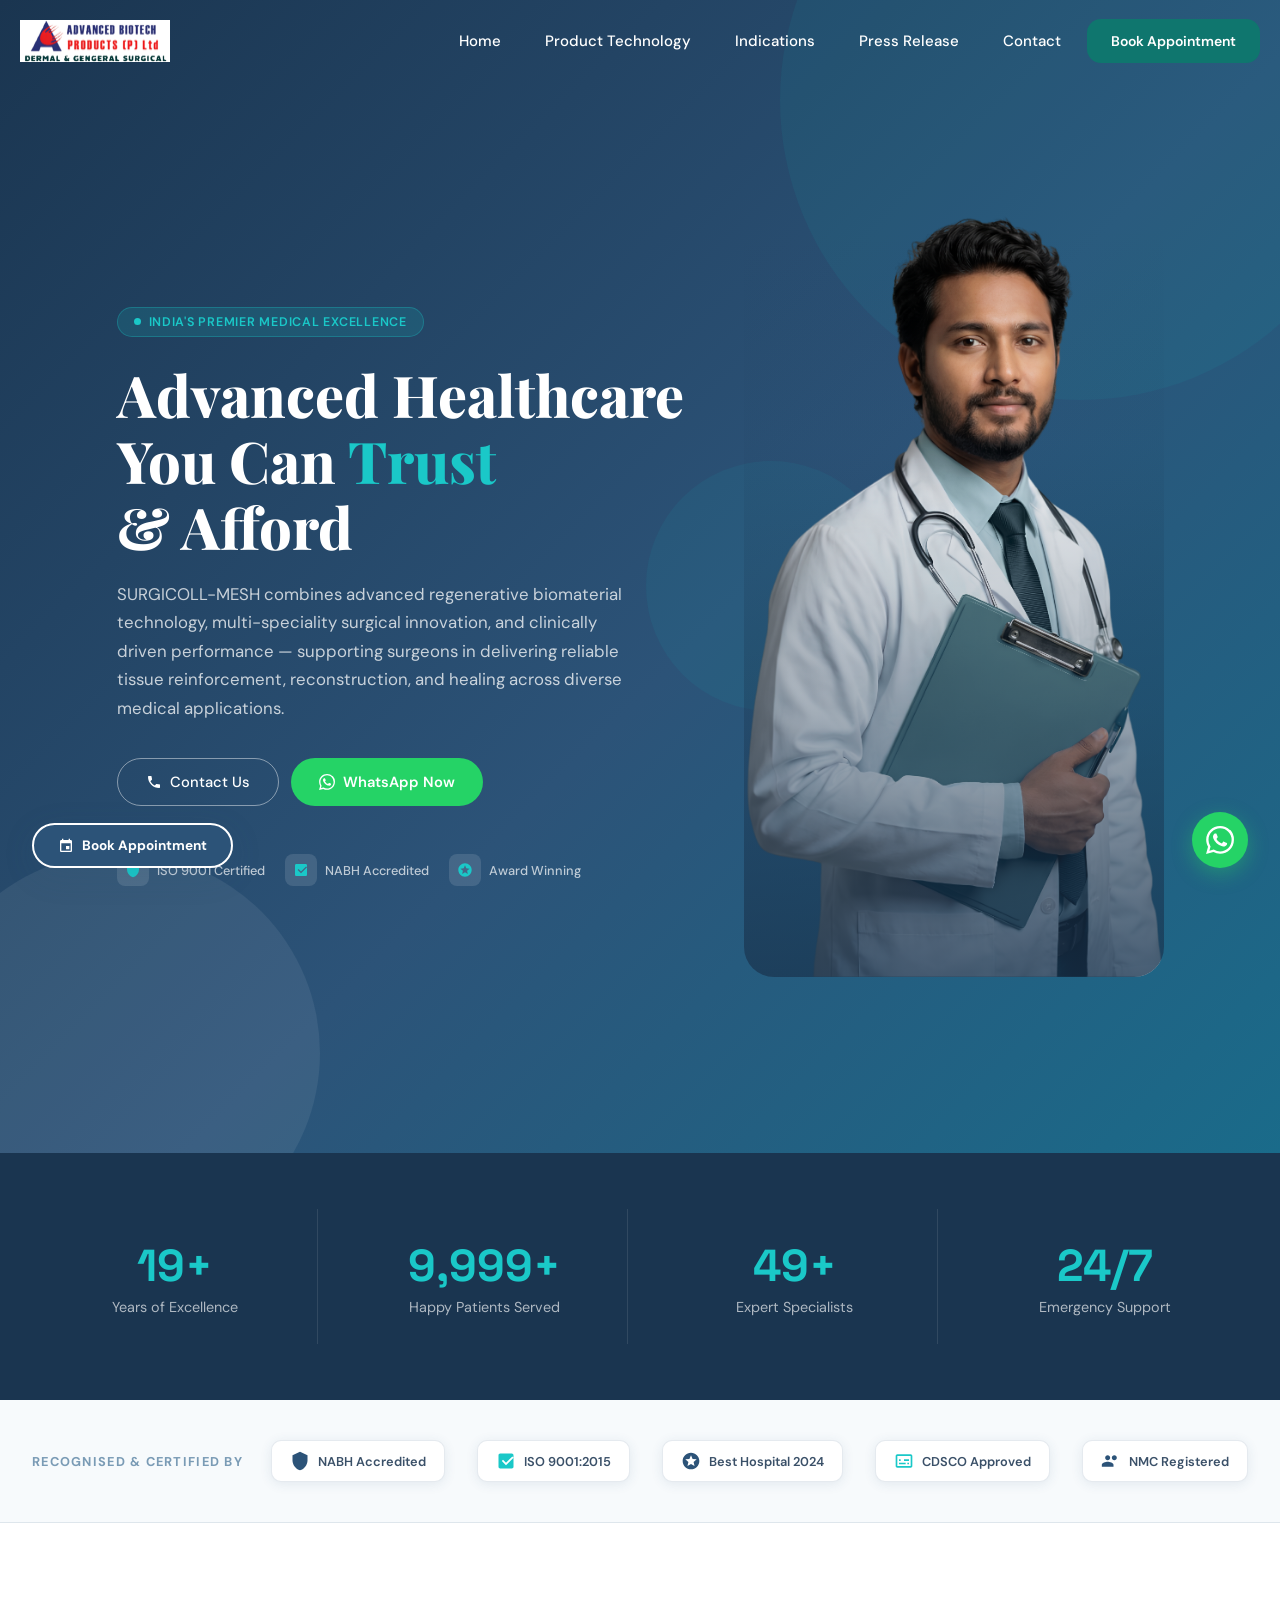
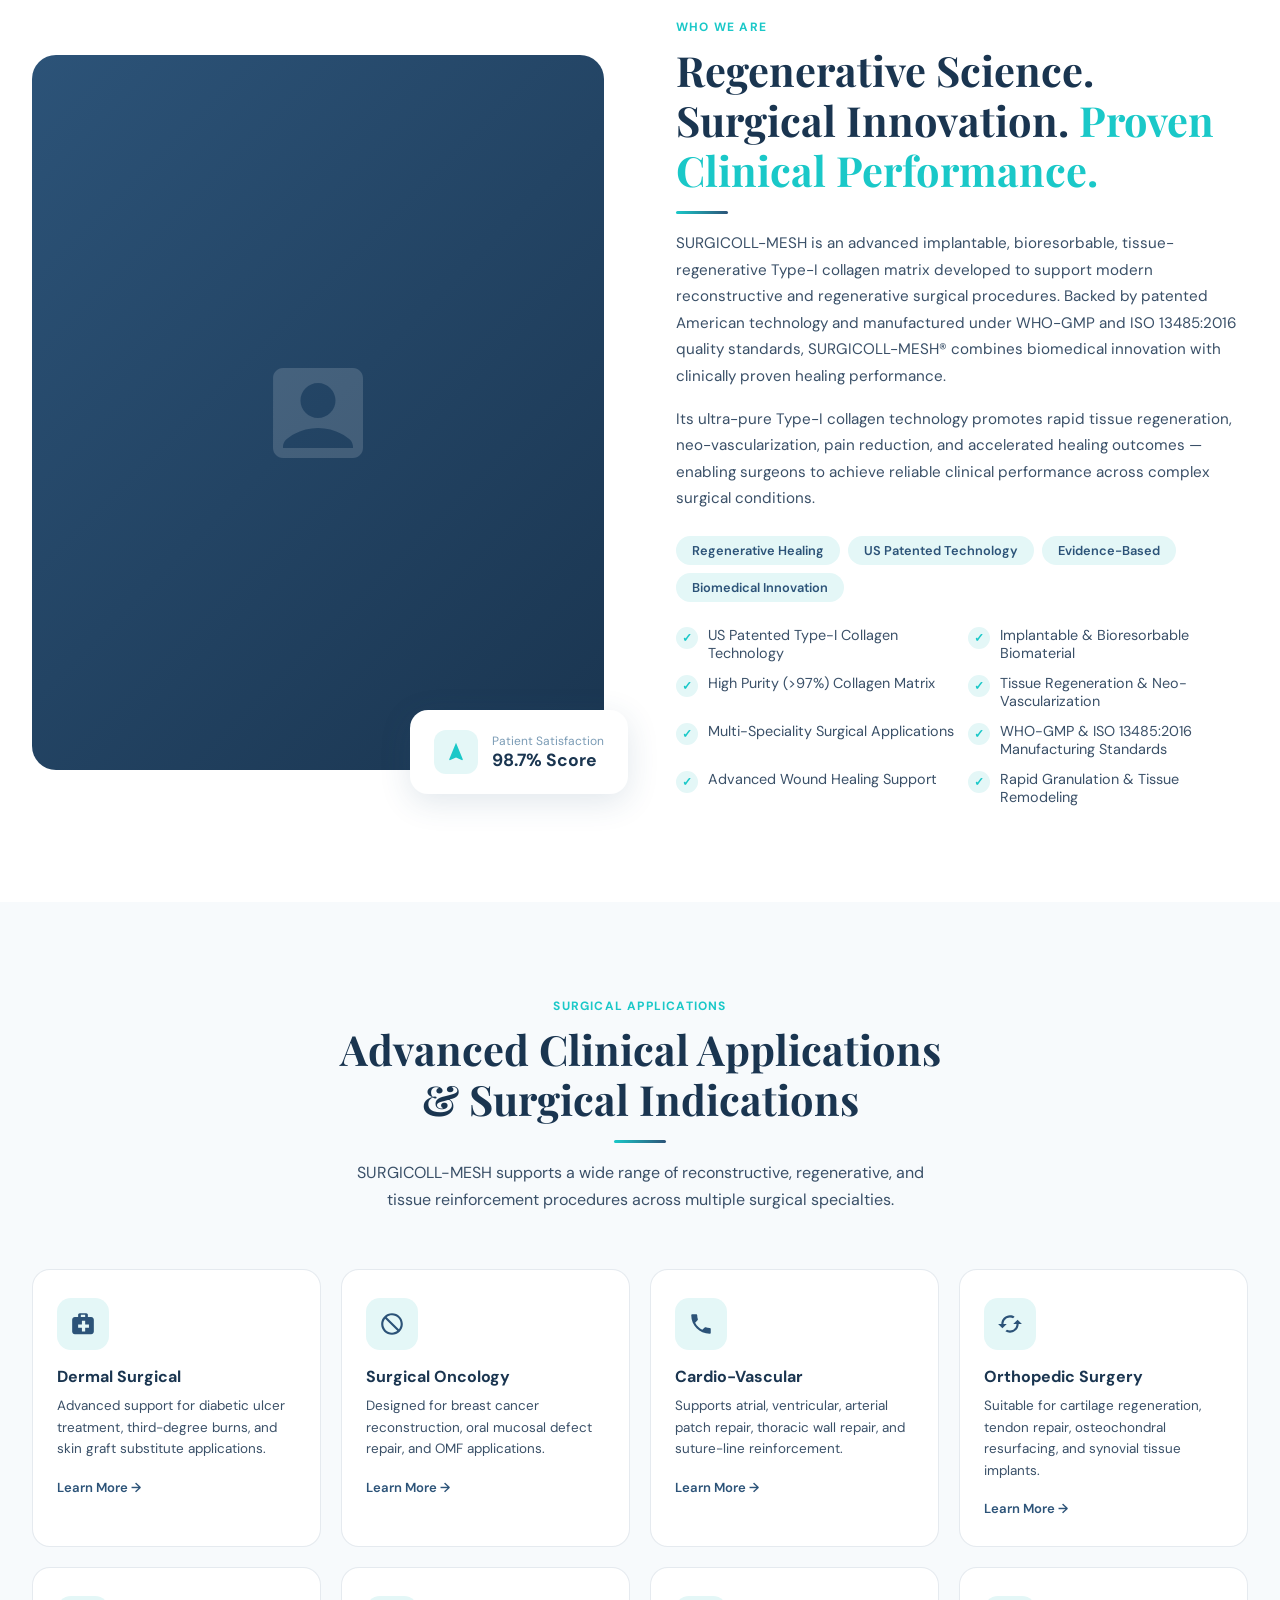
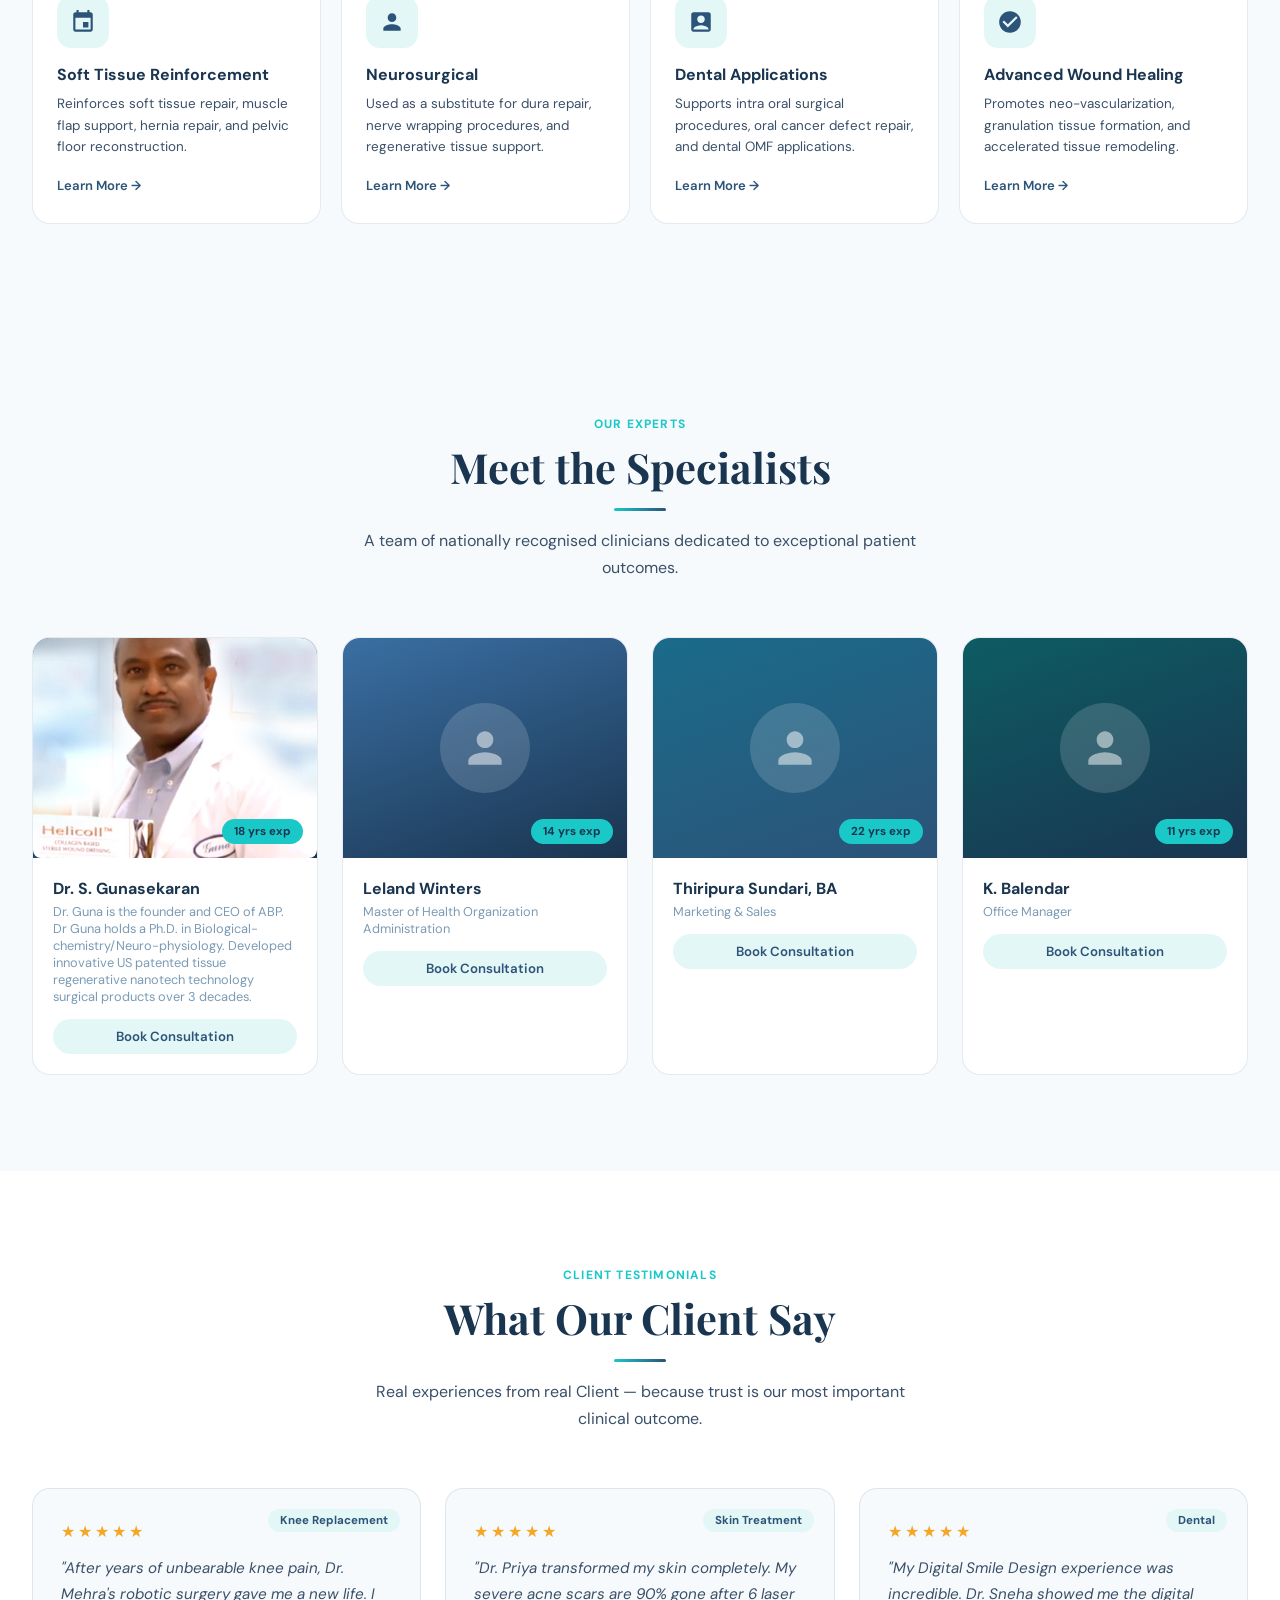
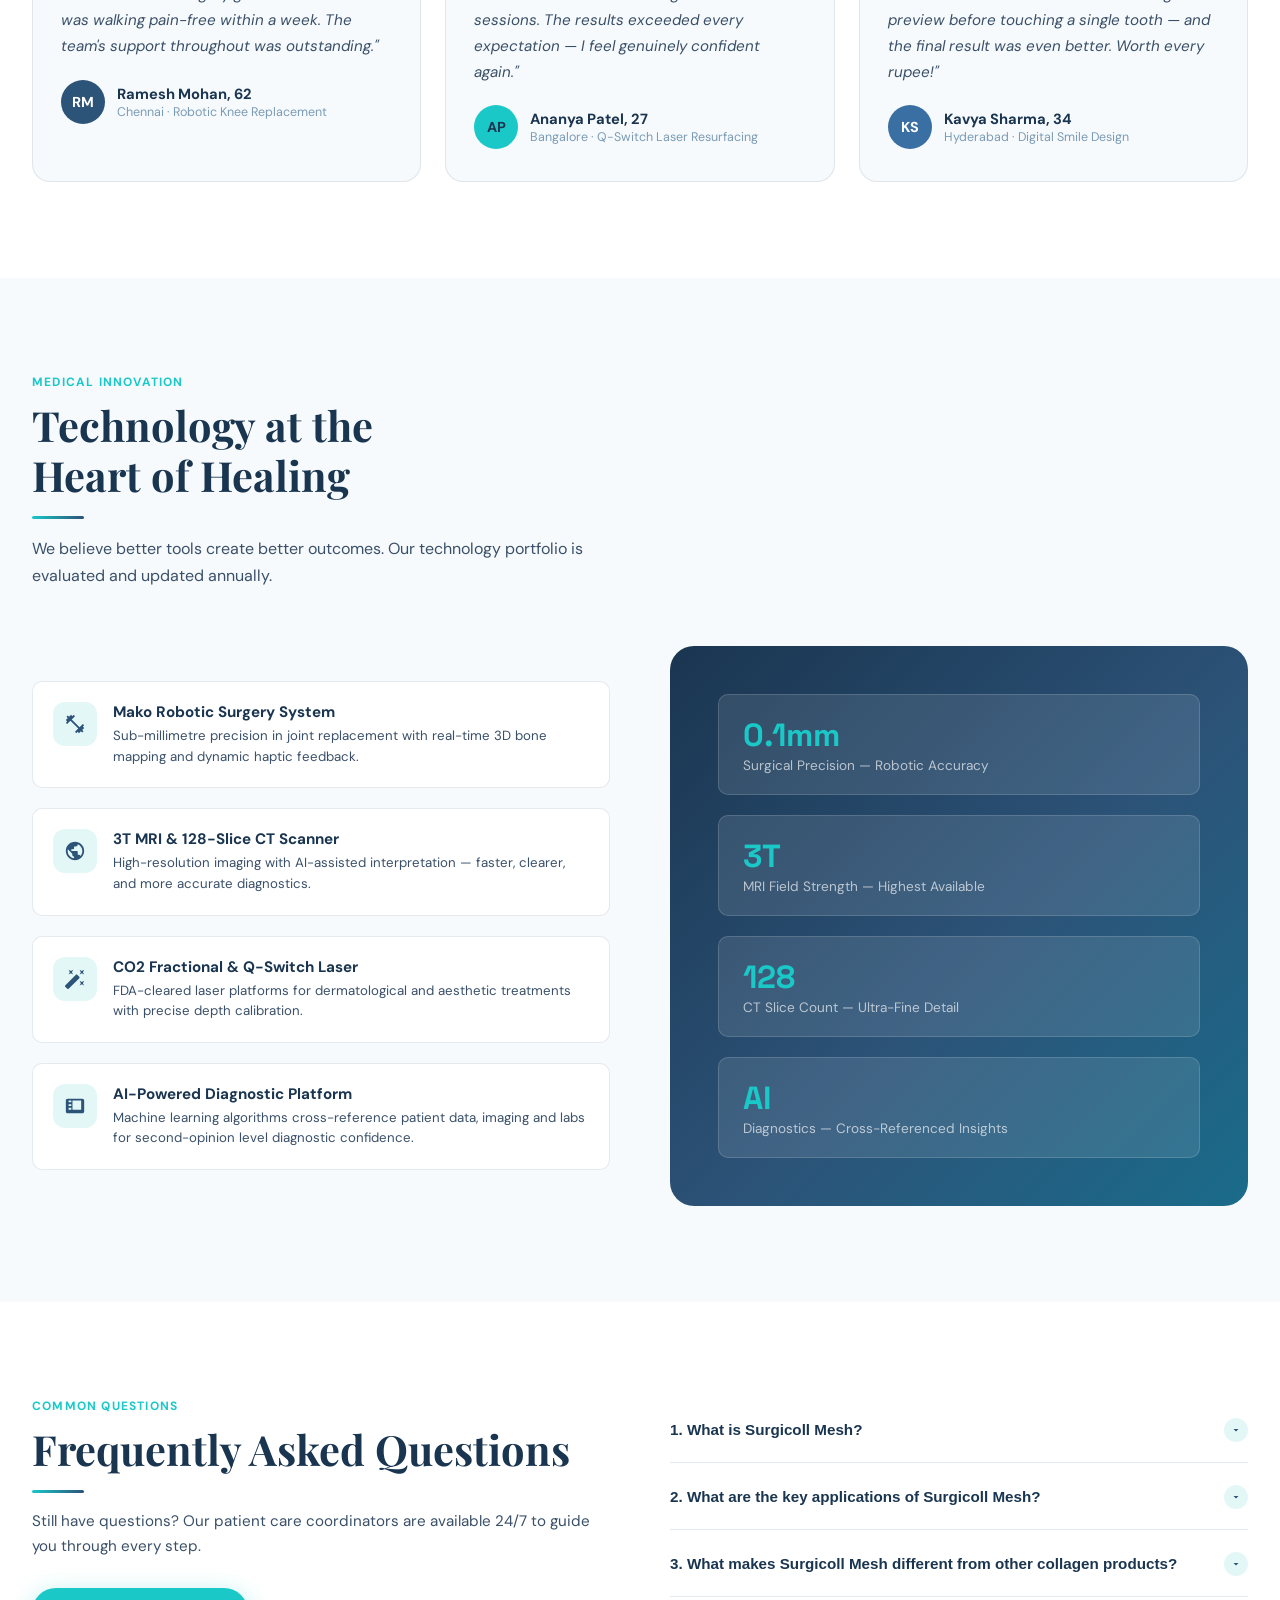
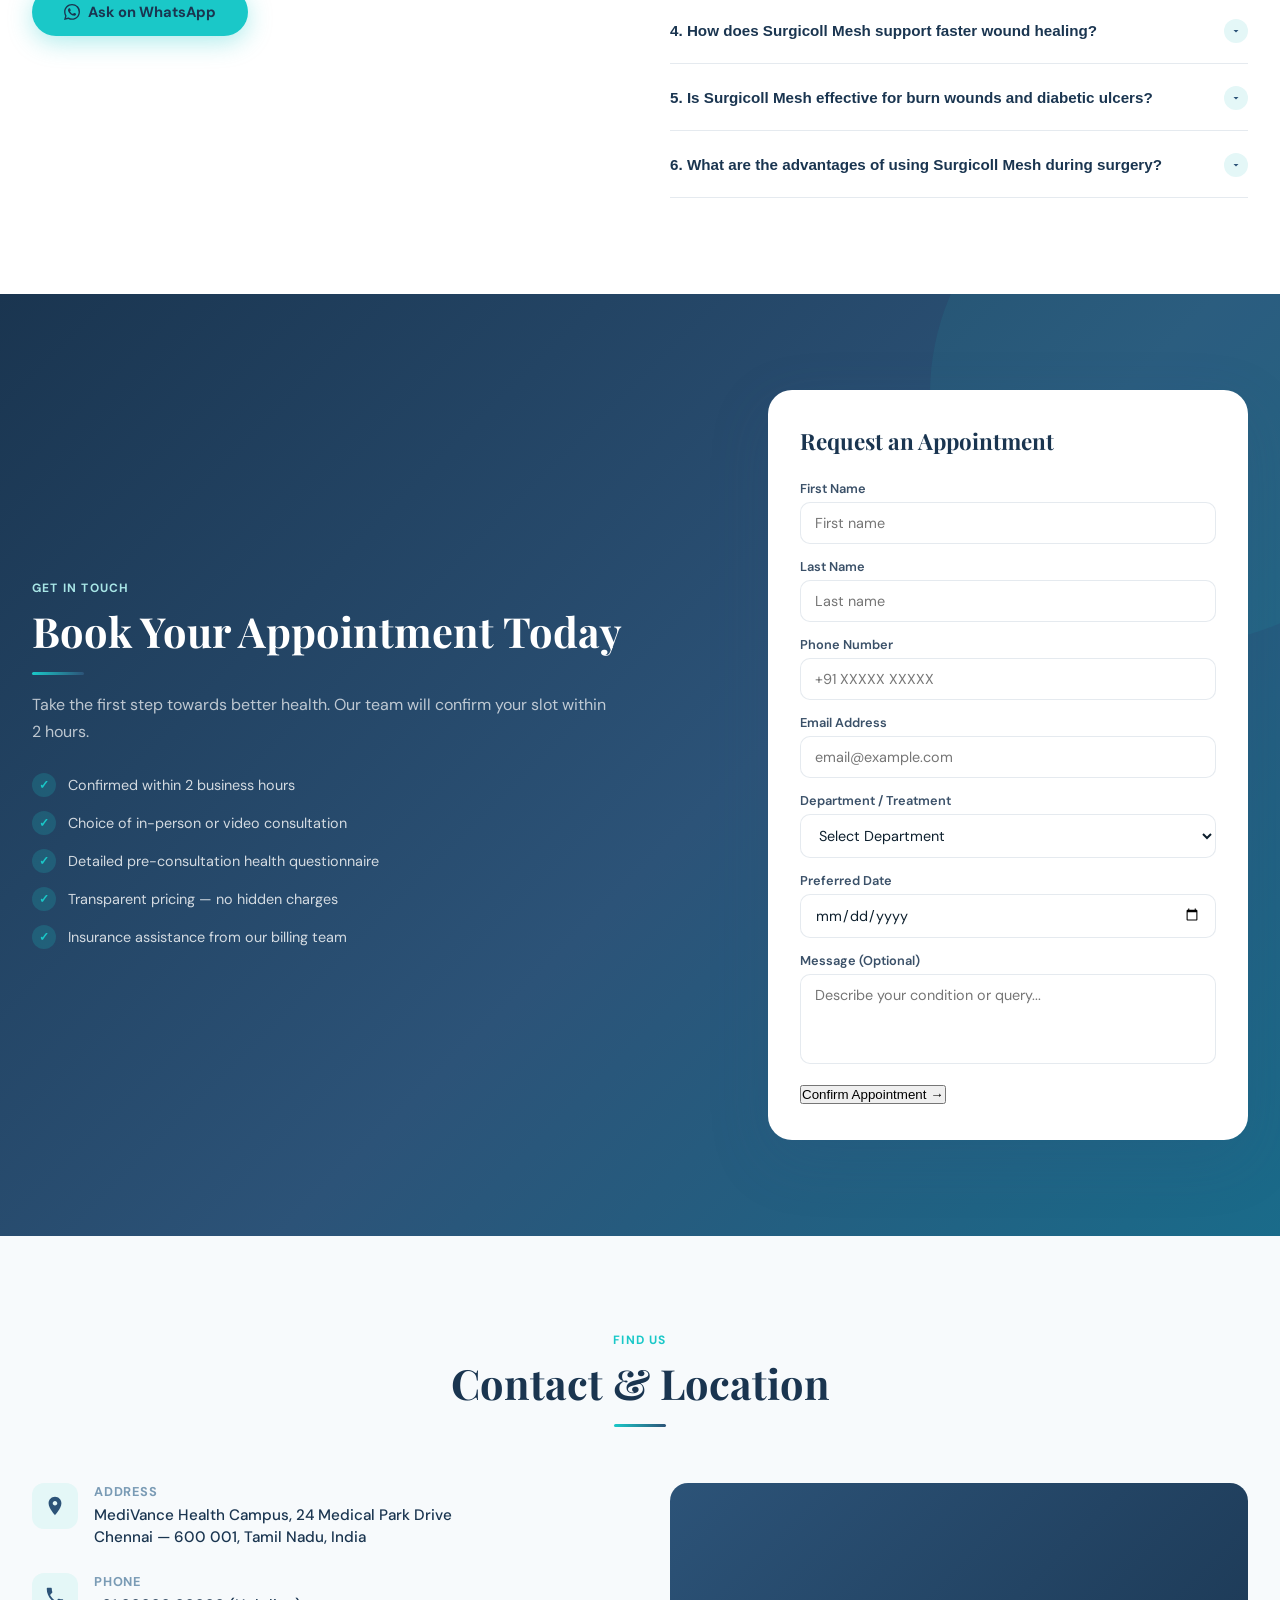
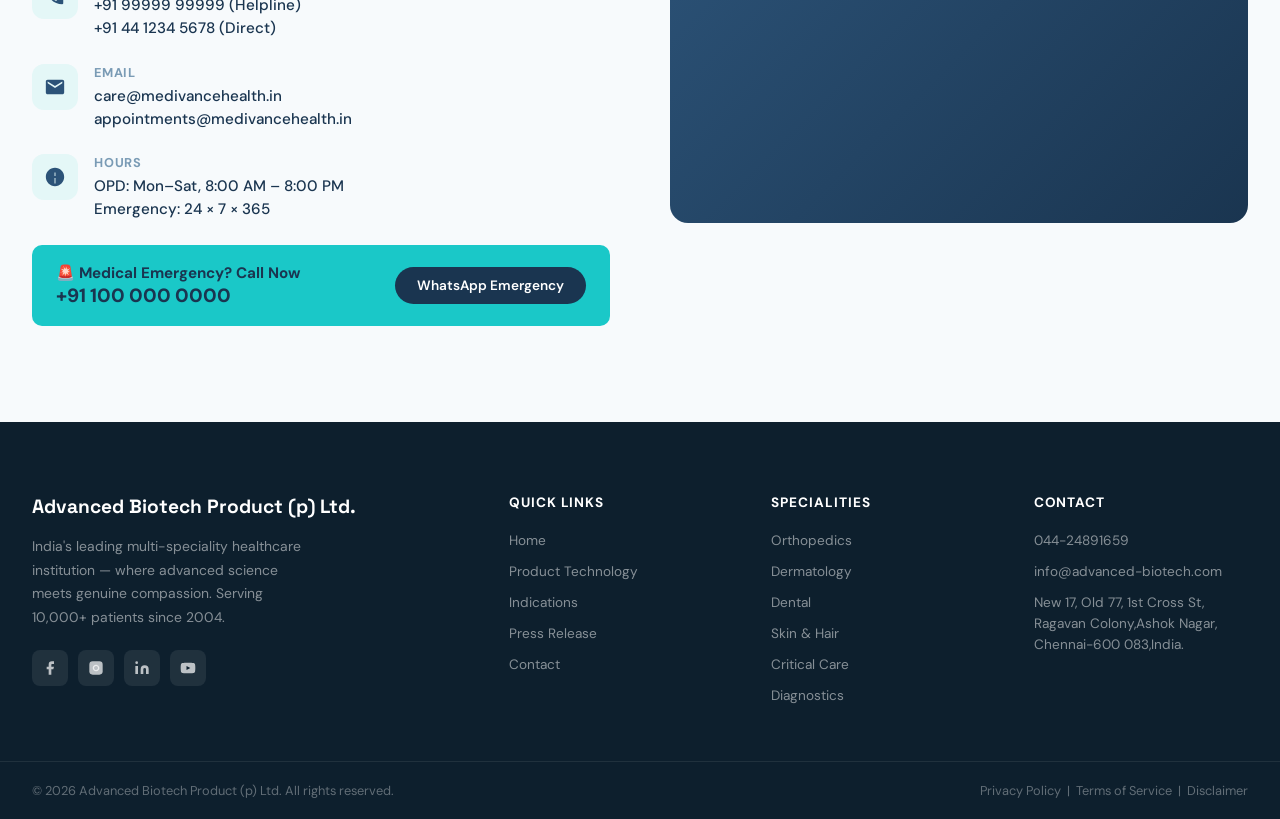
==== commit 76c216c9: "Fixed GitHub Pages paths" ====
--- a/index.html
+++ b/index.html
@@ -11,7 +11,7 @@
   <link
     href="https://fonts.googleapis.com/css2?family=Playfair+Display:wght@400;600;700;800&family=DM+Sans:wght@300;400;500;600&family=Space+Grotesk:wght@400;500;600;700&display=swap"
     rel="stylesheet">
-  <link rel="stylesheet" href="/css/main.css">
+  <link rel="stylesheet" href="./css/main.css">
   <!-- FONT AWESOME -->
   <link rel="stylesheet" href="https://cdnjs.cloudflare.com/ajax/libs/font-awesome/6.5.2/css/all.min.css">
 </head>
@@ -23,18 +23,18 @@
 
         <!-- LOGO -->
         <a href="#" class="mv-nav-logo">
-            <img src="/image/Logo.jpg" width="150" height="50" alt="MediVance Health Logo">
+            <img src="./image/Logo.jpg" width="150" height="50" alt="MediVance Health Logo">
         </a>
 
         <!-- NAV LINKS -->
         <ul class="mv-nav-links" id="mvNavMenu">
 
             <li class="mv-nav-item">
-                <a href="/index.html" class="mv-nav-link">Home</a>
+                <a href="./index.html" class="mv-nav-link">Home</a>
             </li>
 
             <li class="mv-nav-item">
-                <a href="/page/product.html" class="mv-nav-link">Product Technology</a>
+                <a href="./page/product.html" class="mv-nav-link">Product Technology</a>
             </li>
 
             <!-- DROPDOWN -->
@@ -83,7 +83,7 @@
             </li>
 
             <li class="mv-nav-item">
-                <a href="/page/contact.html" class="mv-nav-link">Contact</a>
+                <a href="./page/contact.html" class="mv-nav-link">Contact</a>
             </li>
 
             <li class="mv-nav-item">
@@ -163,7 +163,7 @@
 
       <!-- Floating Inquiry Form -->
       <div class="image-box">
-        <img src="/Image/Doctor.png" alt="" width="500" class="floating-img">
+        <img src="./image/Doctor.png" alt="" width="500" class="floating-img">
       </div>
 
       <!-- <div class="hero-form-card reveal reveal-delay-2">
@@ -472,7 +472,7 @@
       <div class="team-grid">
         <div class="doctor-card reveal">
           <div class="dc-photo">
-            <img src="/image/team1.jpg" alt="" width="100%" height="100%" style="object-fit:cover;border-radius:8px;">
+            <img src="./image/team1.jpg" alt="" width="100%" height="100%" style="object-fit:cover;border-radius:8px;">
             <!-- <div class="dc-photo-avatar">
               
               <svg viewBox="0 0 24 24">
@@ -923,11 +923,11 @@
       <div class="footer-col">
         <h4>Quick Links</h4>
         <ul>
-          <li><a href="/index.html">Home</a></li>
-          <li><a href="/page/product.html">Product Technology</a></li>
+          <li><a href="./index.html">Home</a></li>
+          <li><a href="./page/product.html">Product Technology</a></li>
           <li><a href="#">Indications</a></li>
           <li><a href="#">Press Release</a></li>
-          <li><a href="/page/contact.html">Contact</a></li>
+          <li><a href="./page/contact.html">Contact</a></li>
         </ul>
       </div>
       <div class="footer-col">
@@ -973,7 +973,7 @@
       Book Appointment
     </a>
   </div>
-  <script src="./js/main_js.js"></script>
+  <script src="../js/main_js.js"></script>
 </body>
 
 </html>
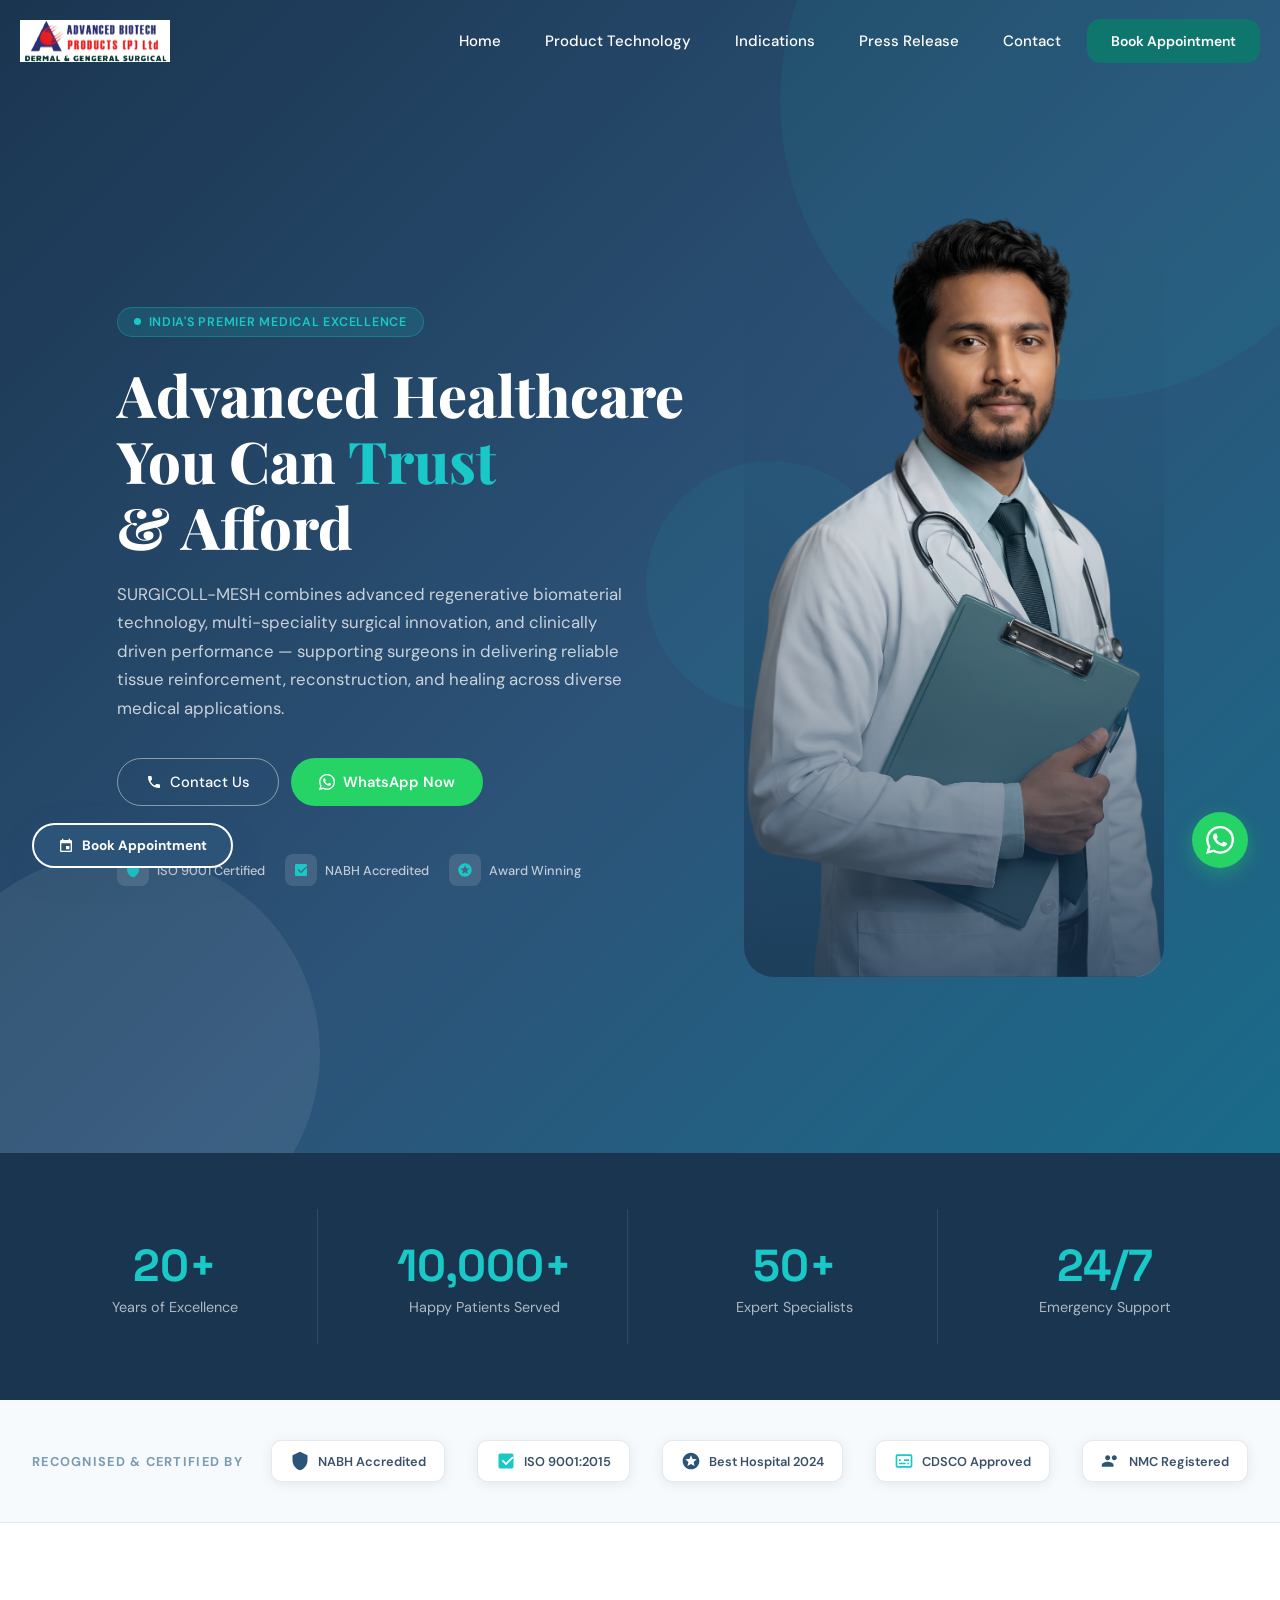
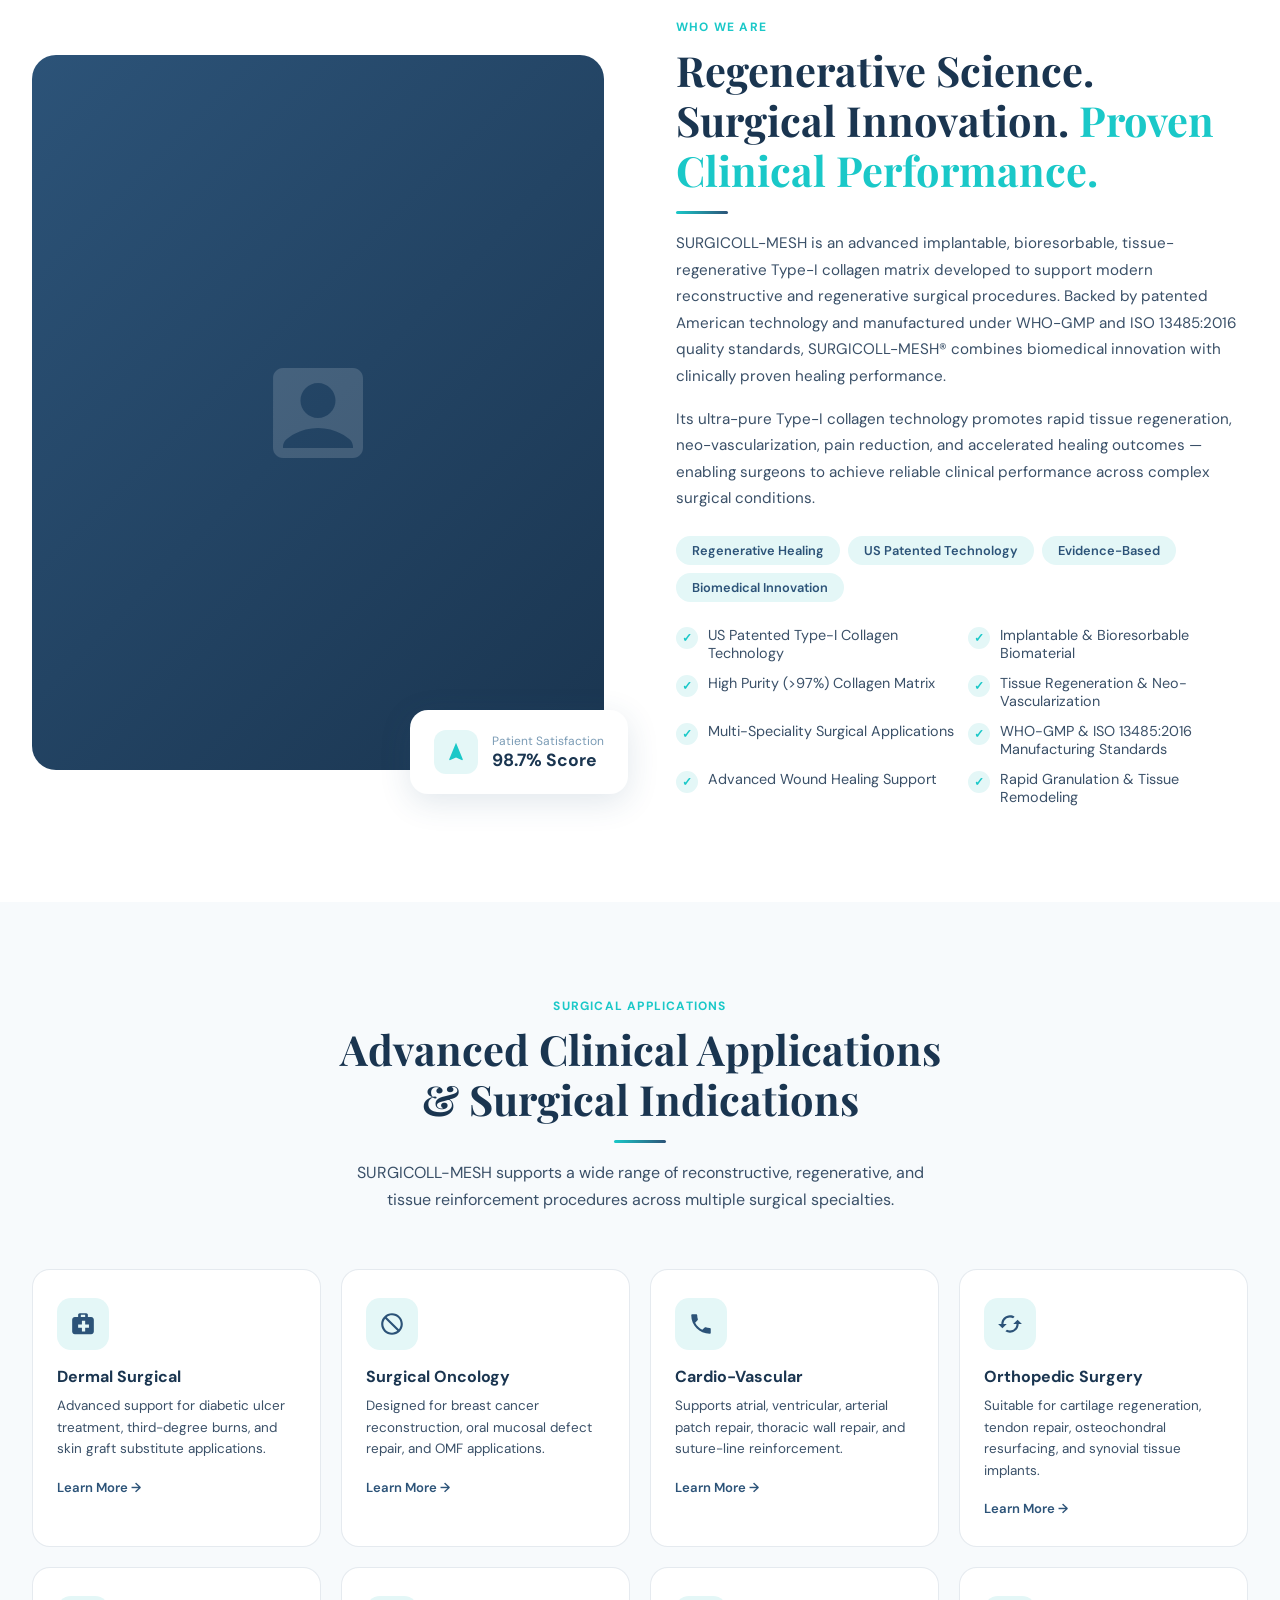
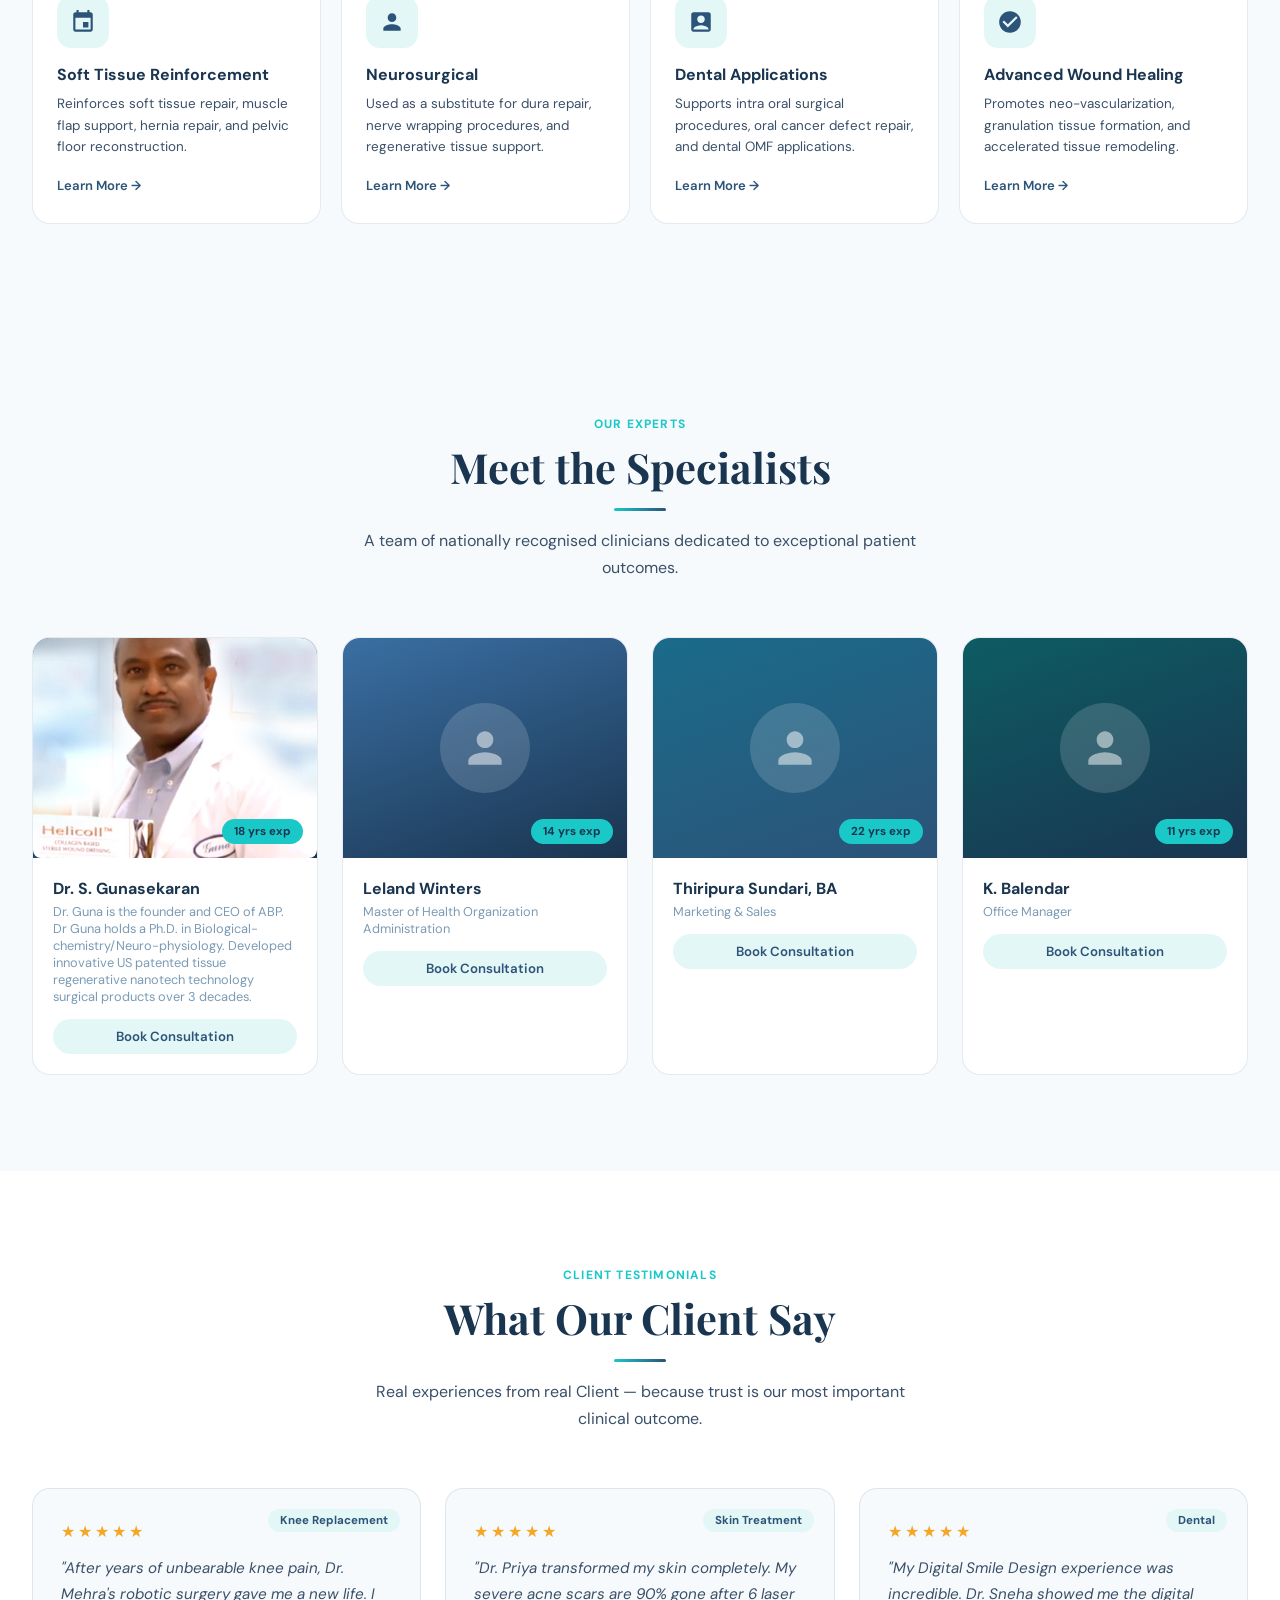
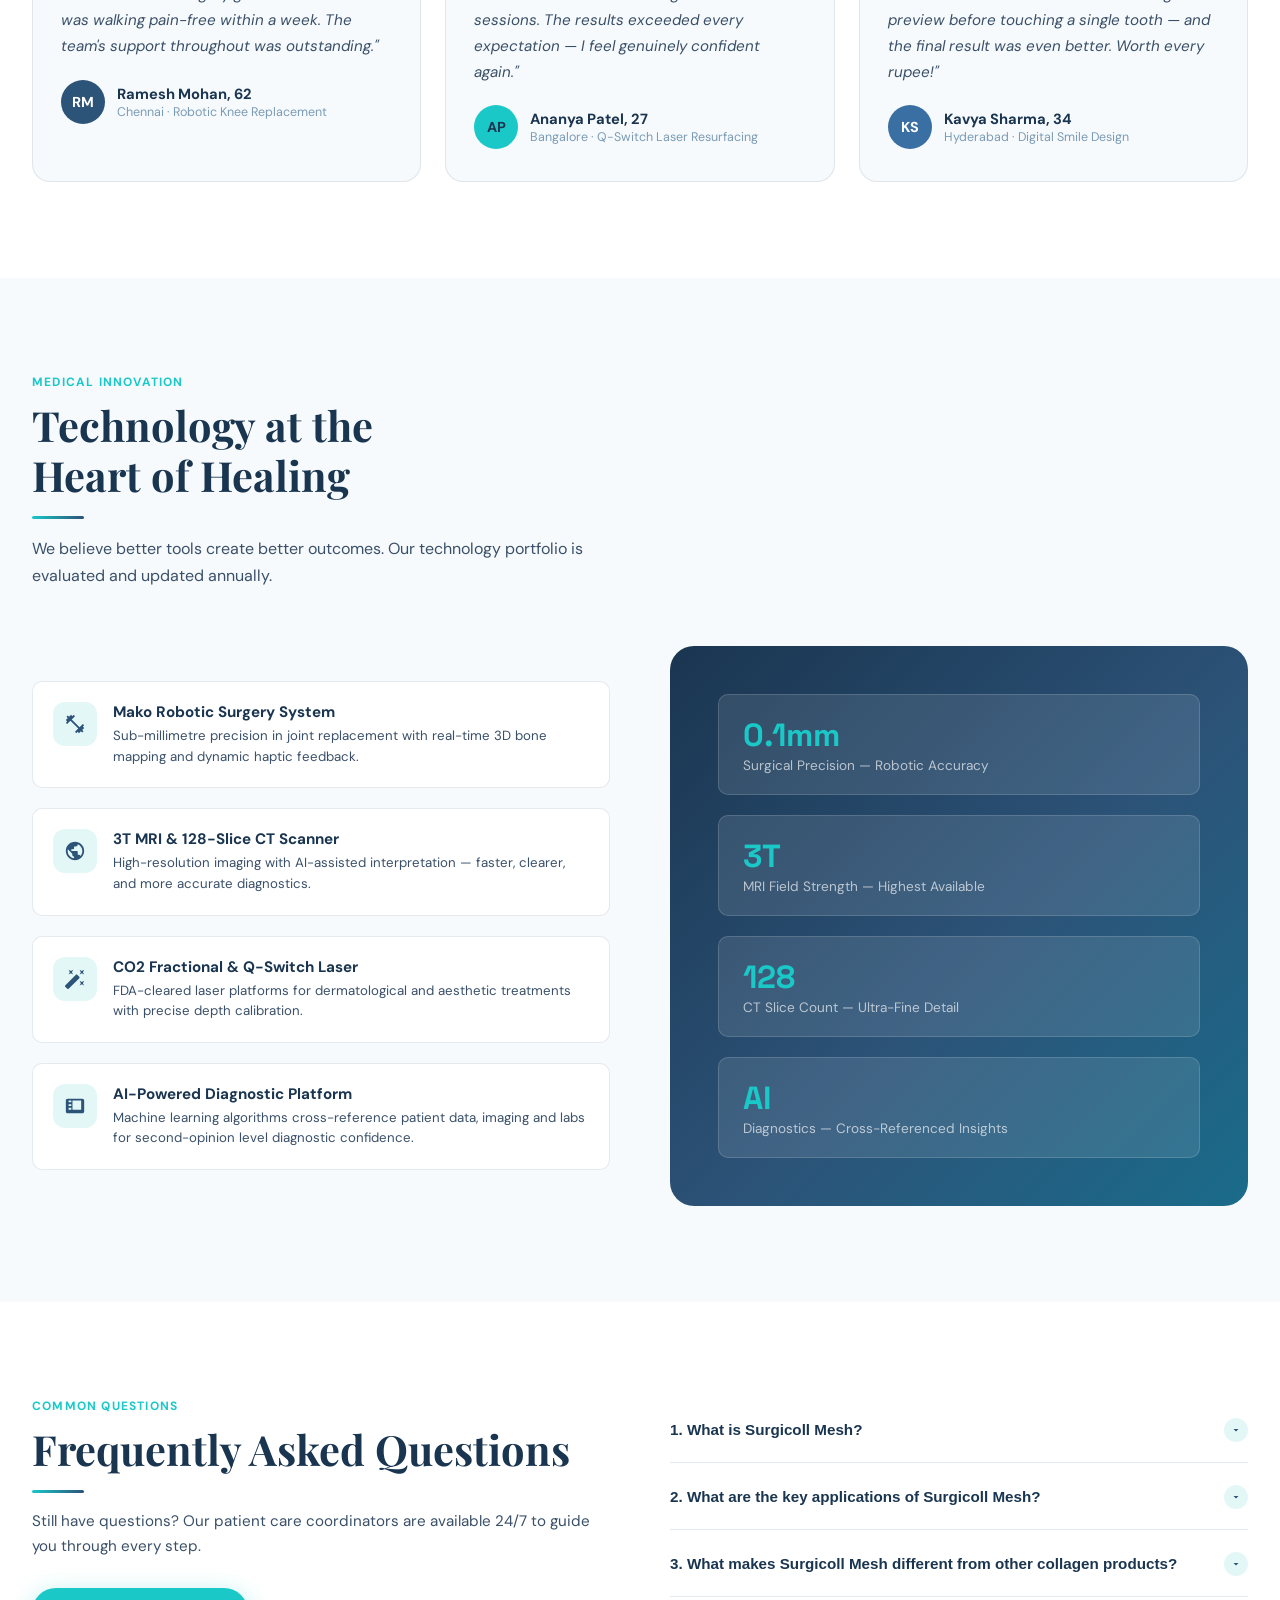
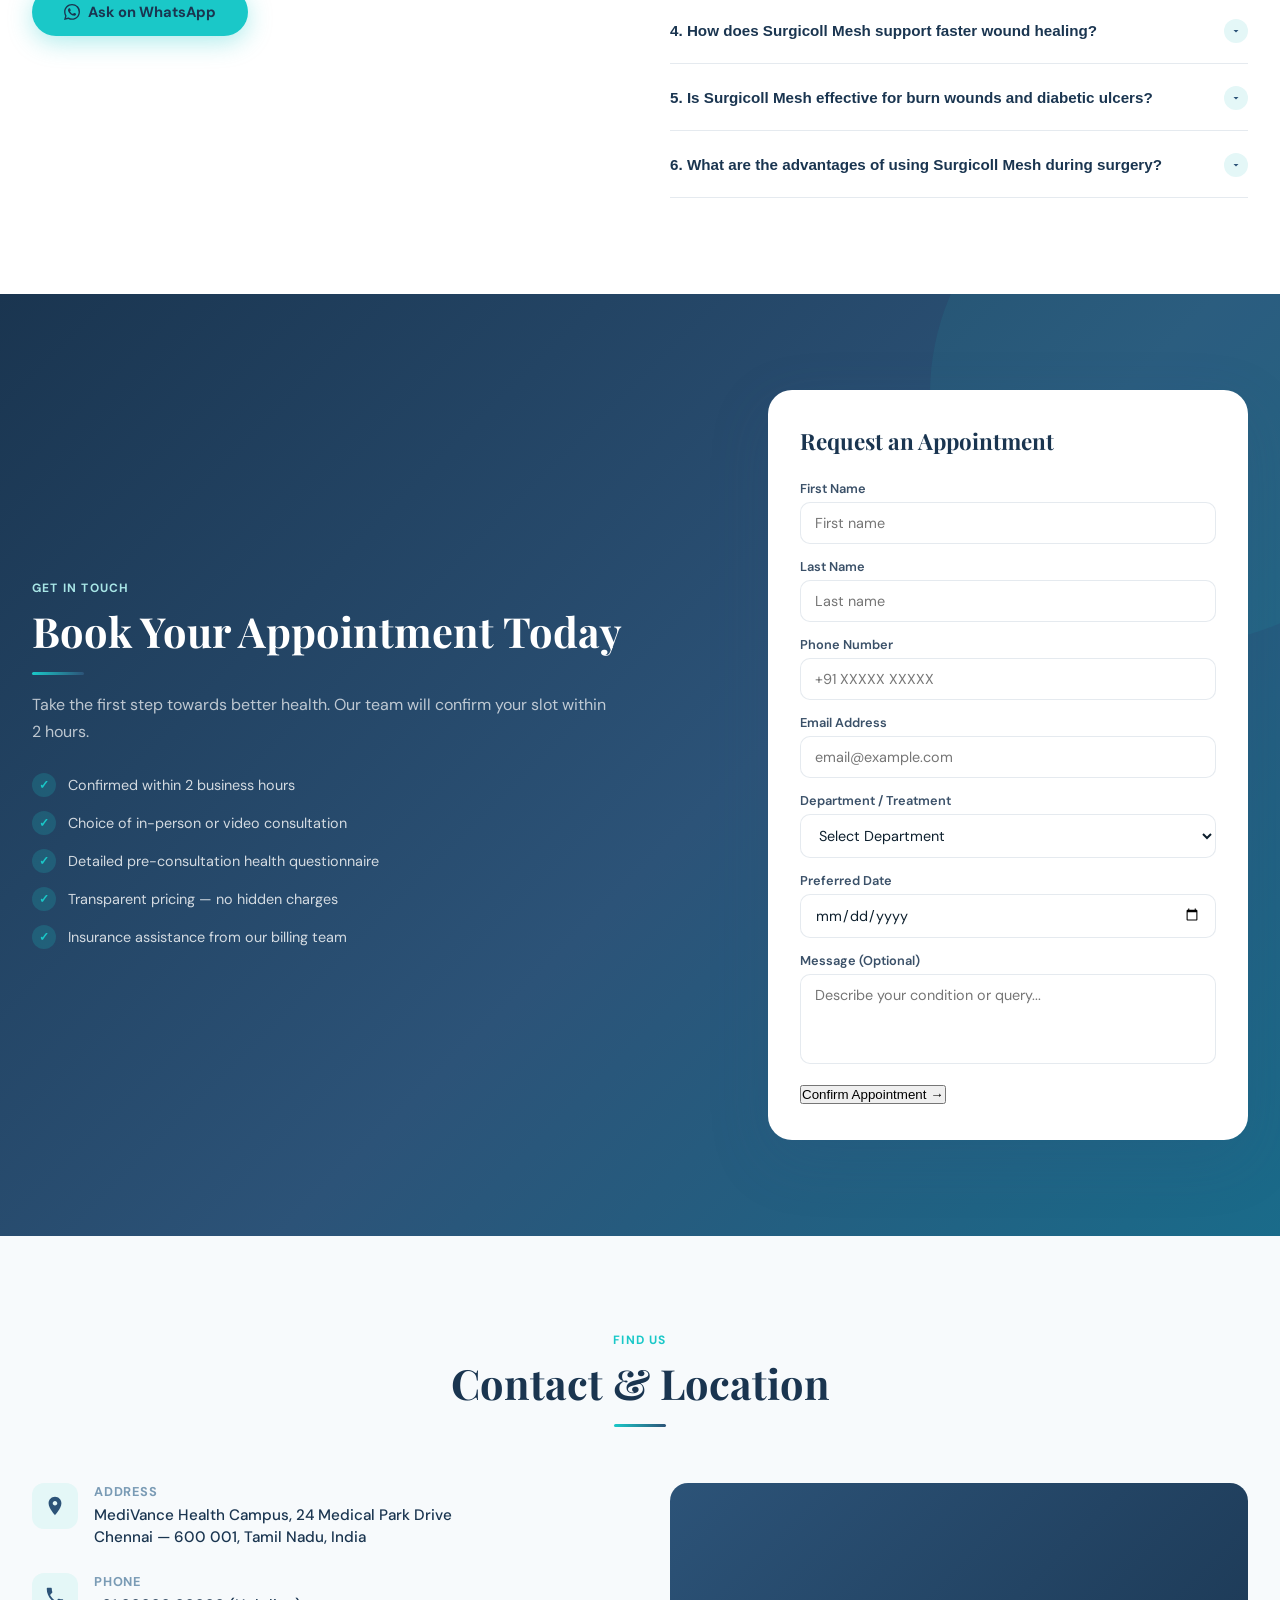
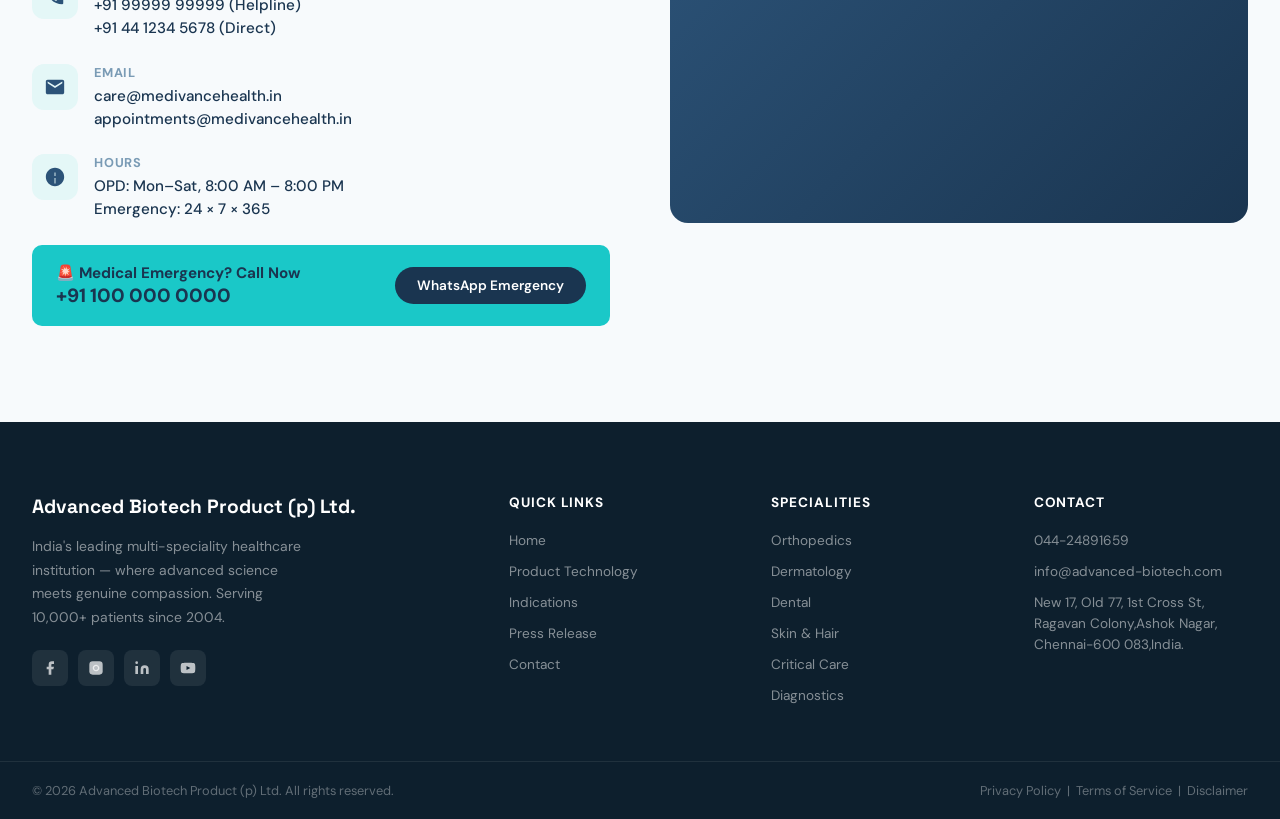
==== commit 3e11639c: "Update index.html" ====
--- a/index.html
+++ b/index.html
@@ -973,7 +973,7 @@
       Book Appointment
     </a>
   </div>
-  <script src="../js/main_js.js"></script>
+  <script src="./js/main_js.js"></script>
 </body>
 
-</html>+</html>
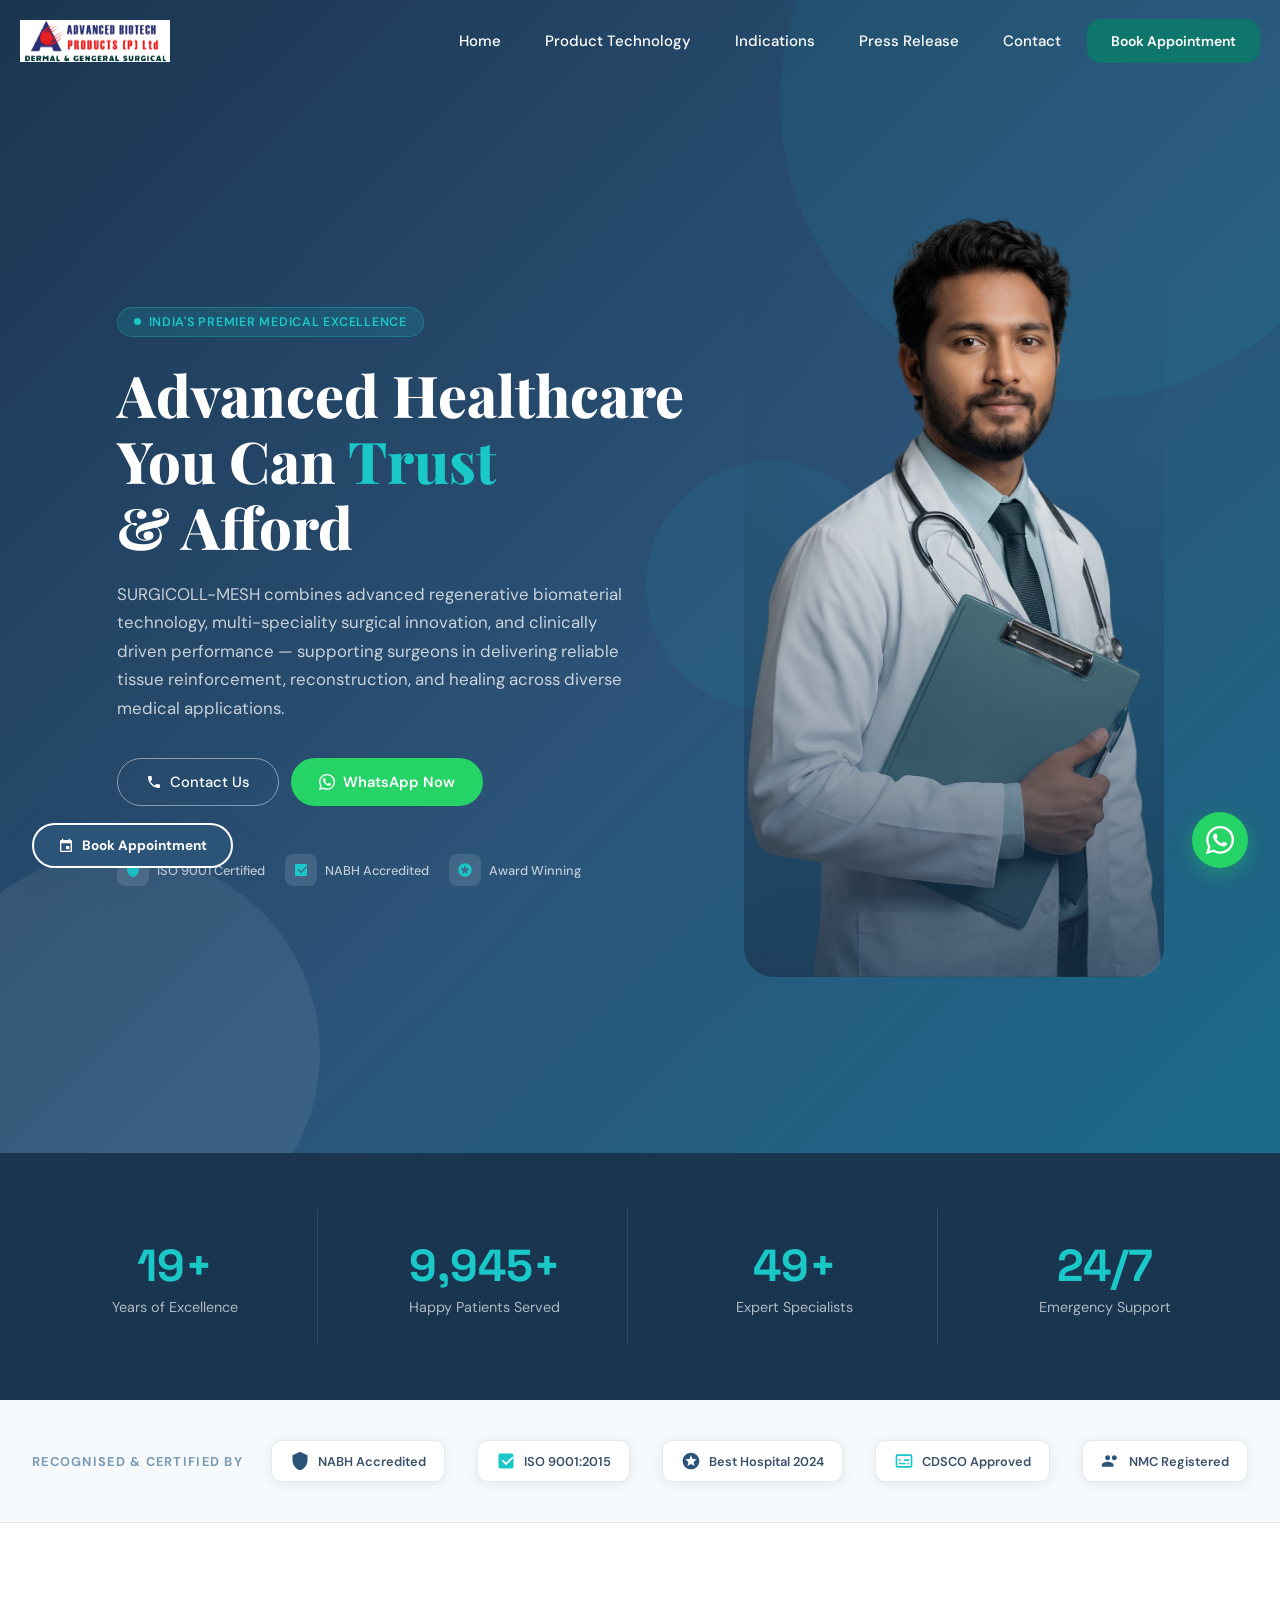
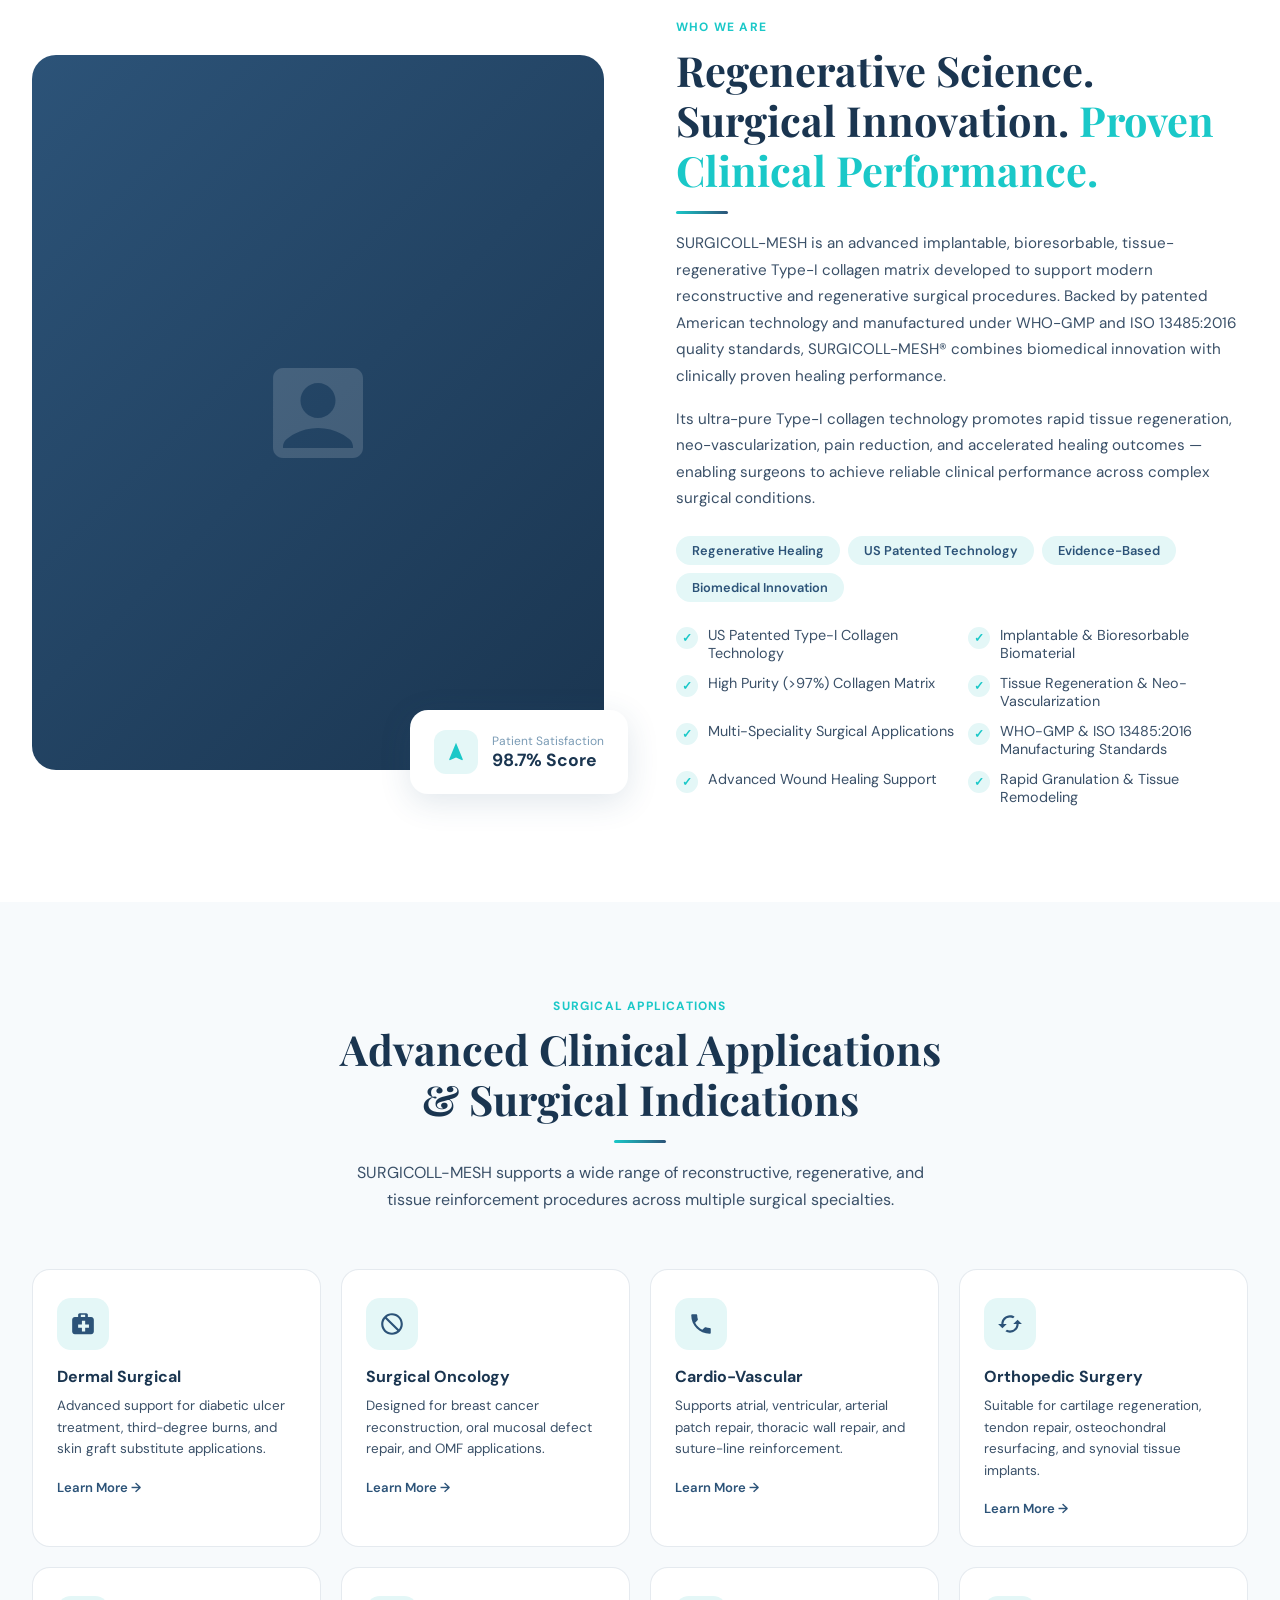
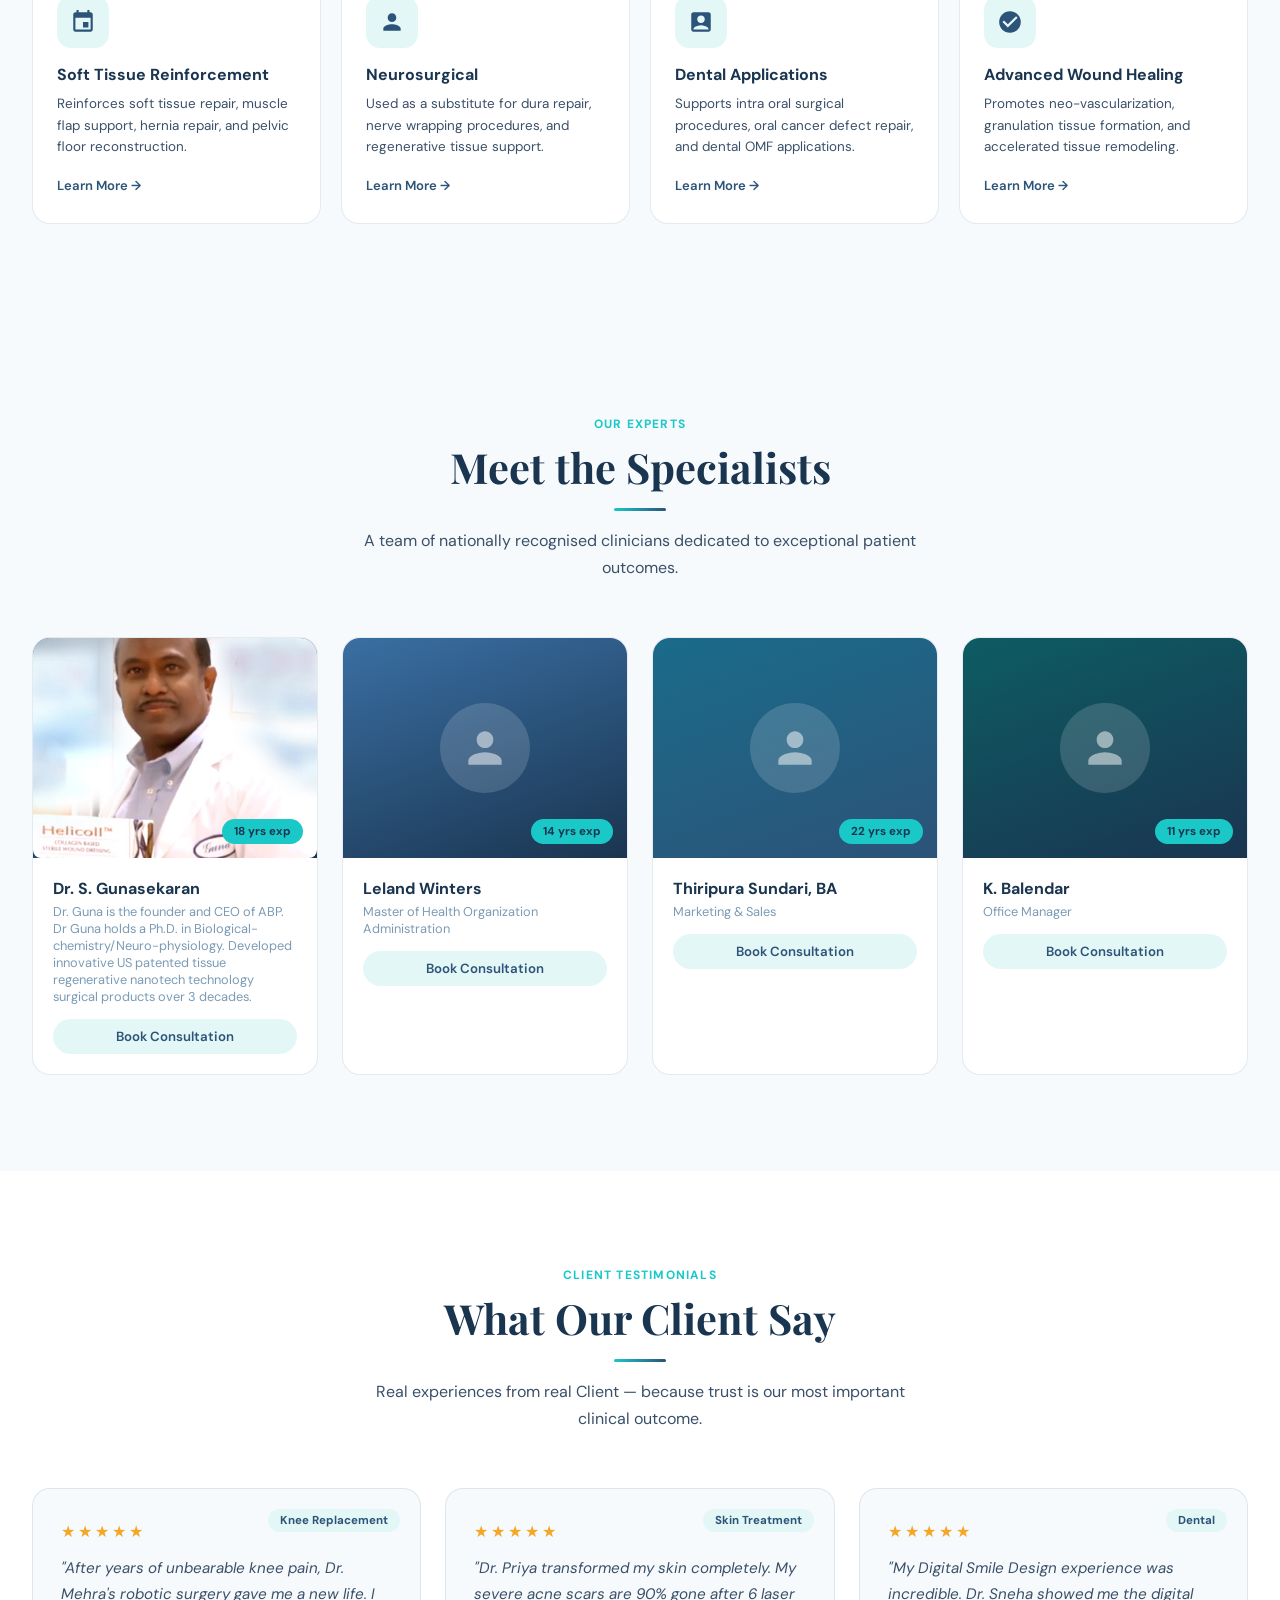
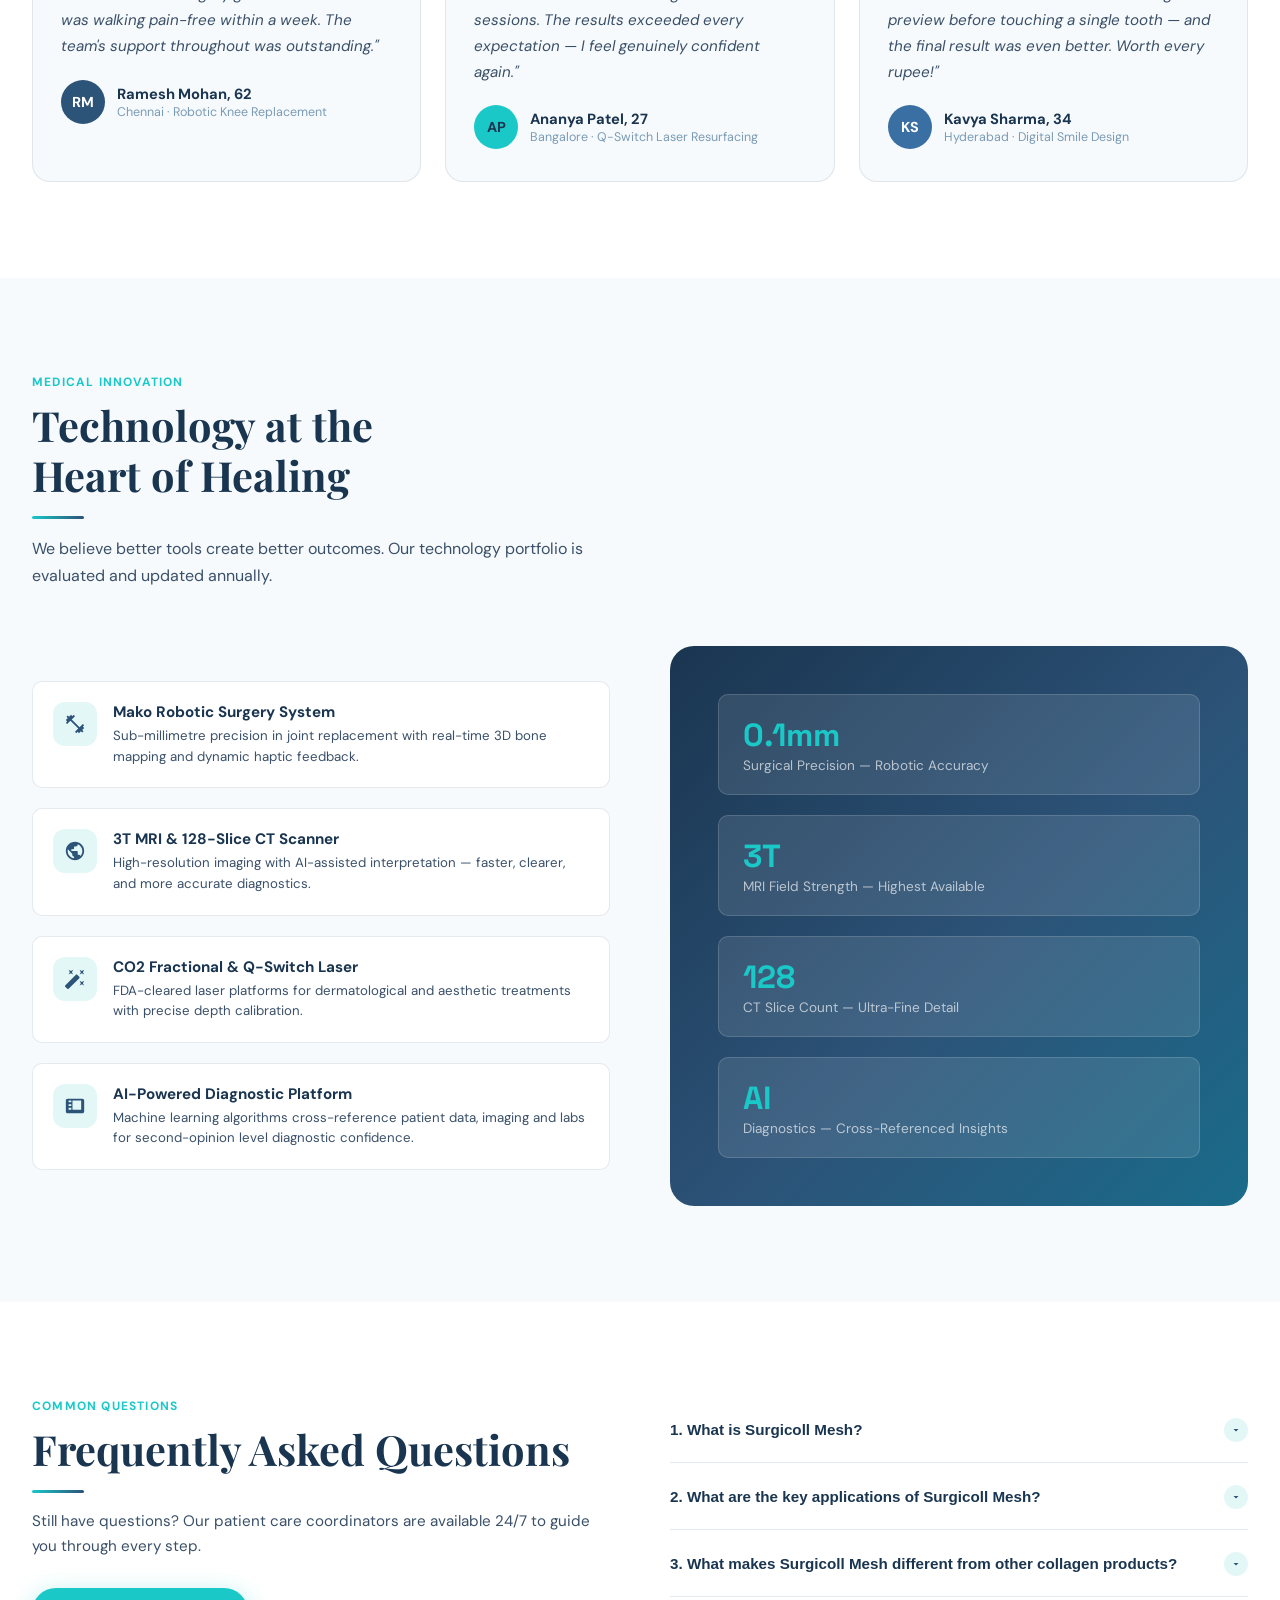
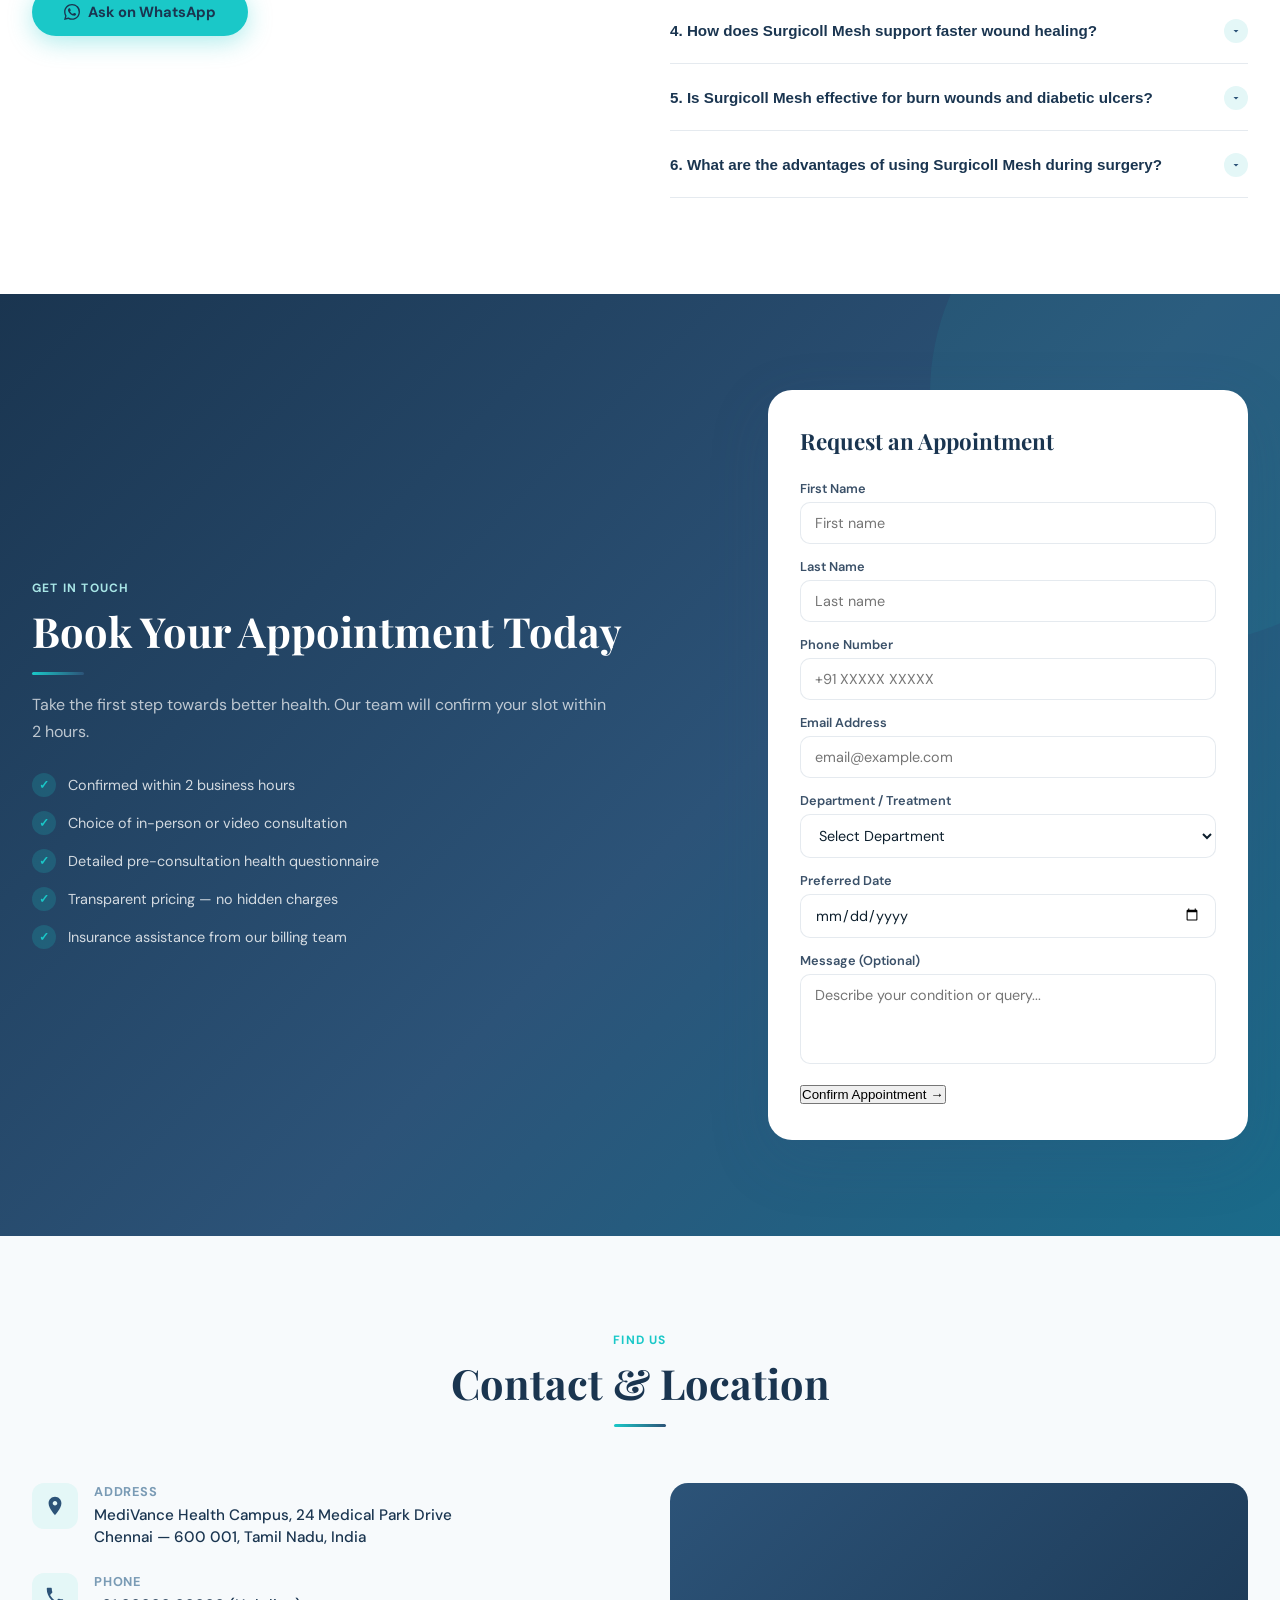
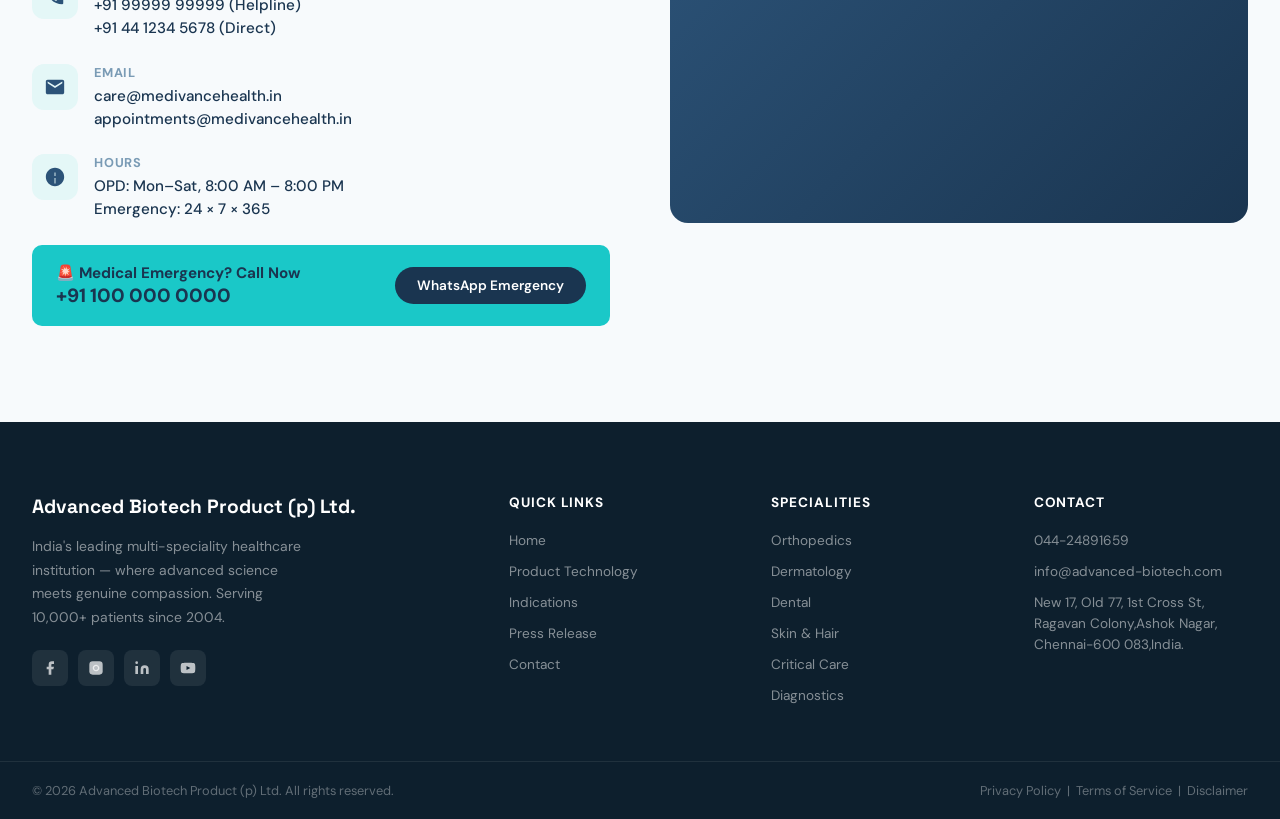
==== commit 2bbbbe1f: "Update index.html" ====
--- a/index.html
+++ b/index.html
@@ -47,7 +47,7 @@
                 <ul class="mv-dropdown-menu">
 
                     <li class="mv-dropdown-item">
-                        <a href="/page/dermal_surgical.html" class="mv-dropdown-link">Dermal Surgical</a>
+                        <a href="../page/dermal_surgical.html" class="mv-dropdown-link">Dermal Surgical</a>
                     </li>
 
                     <li class="mv-dropdown-item">
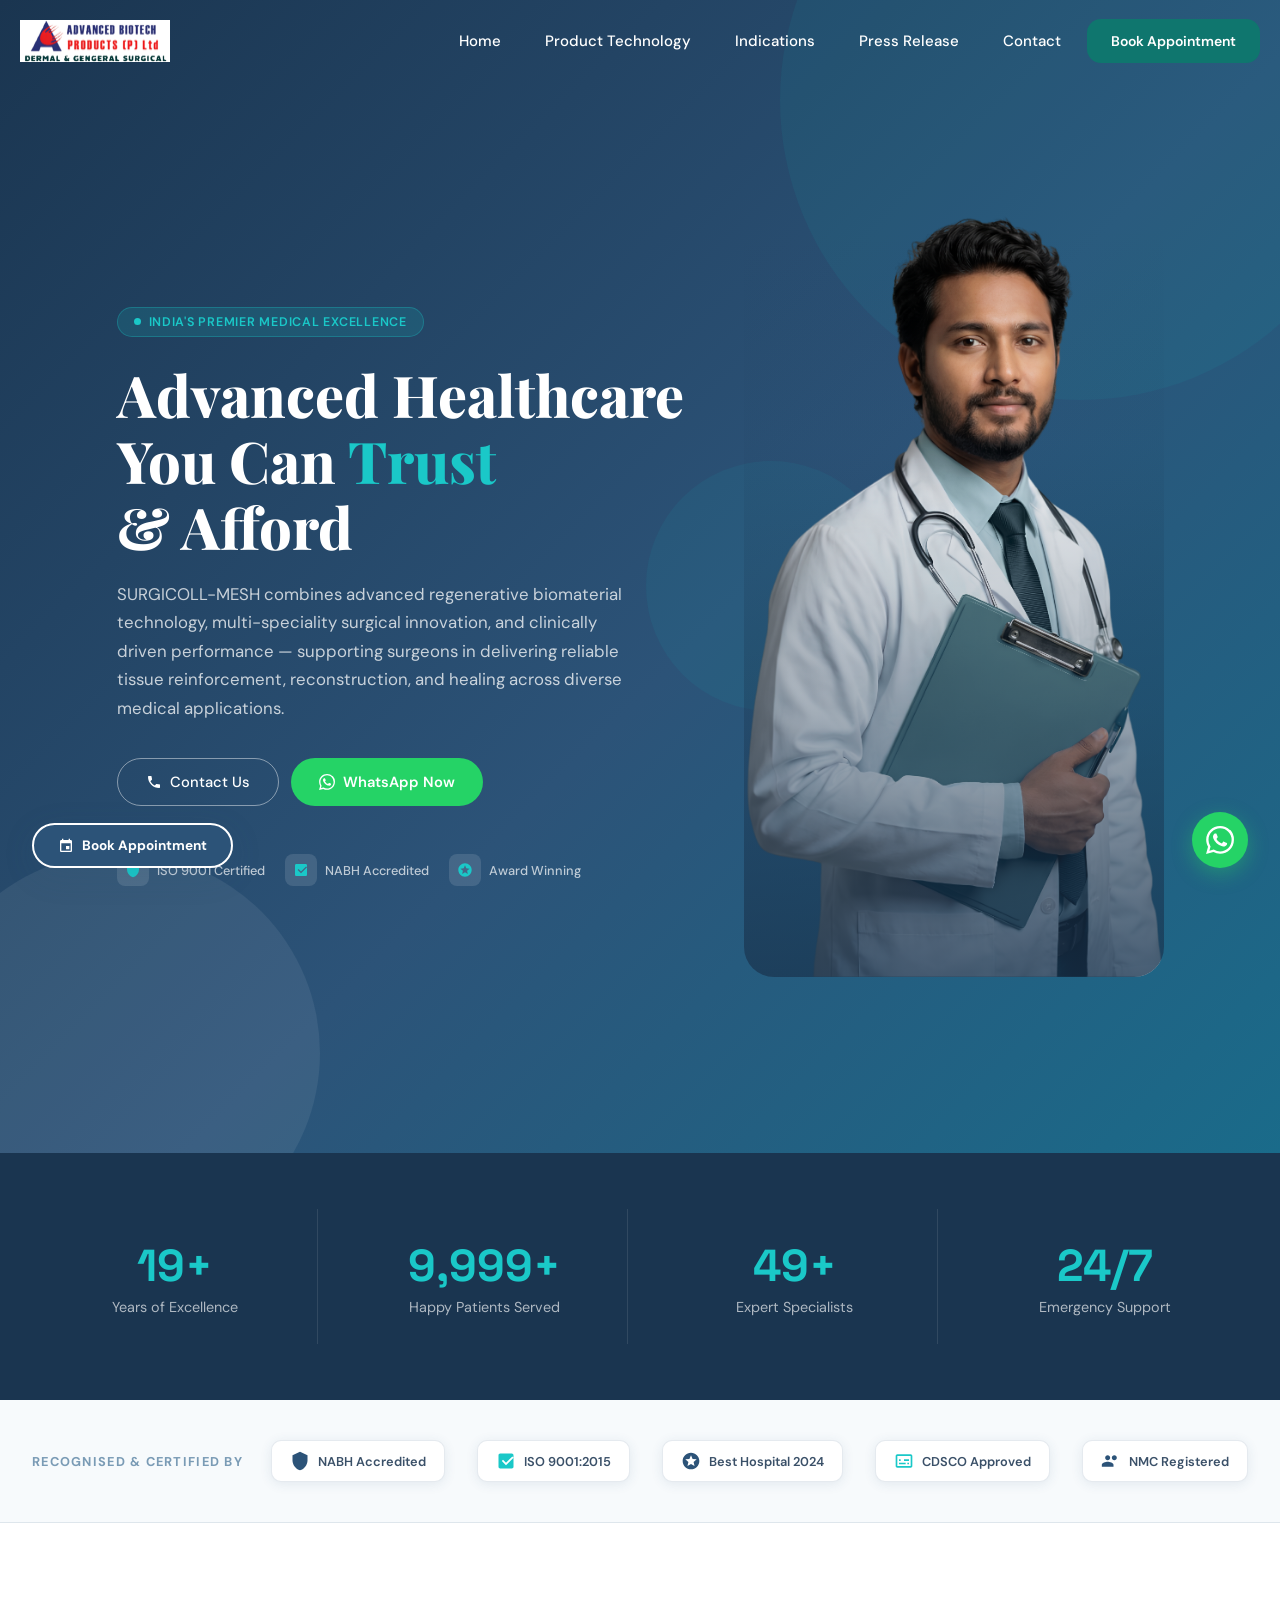
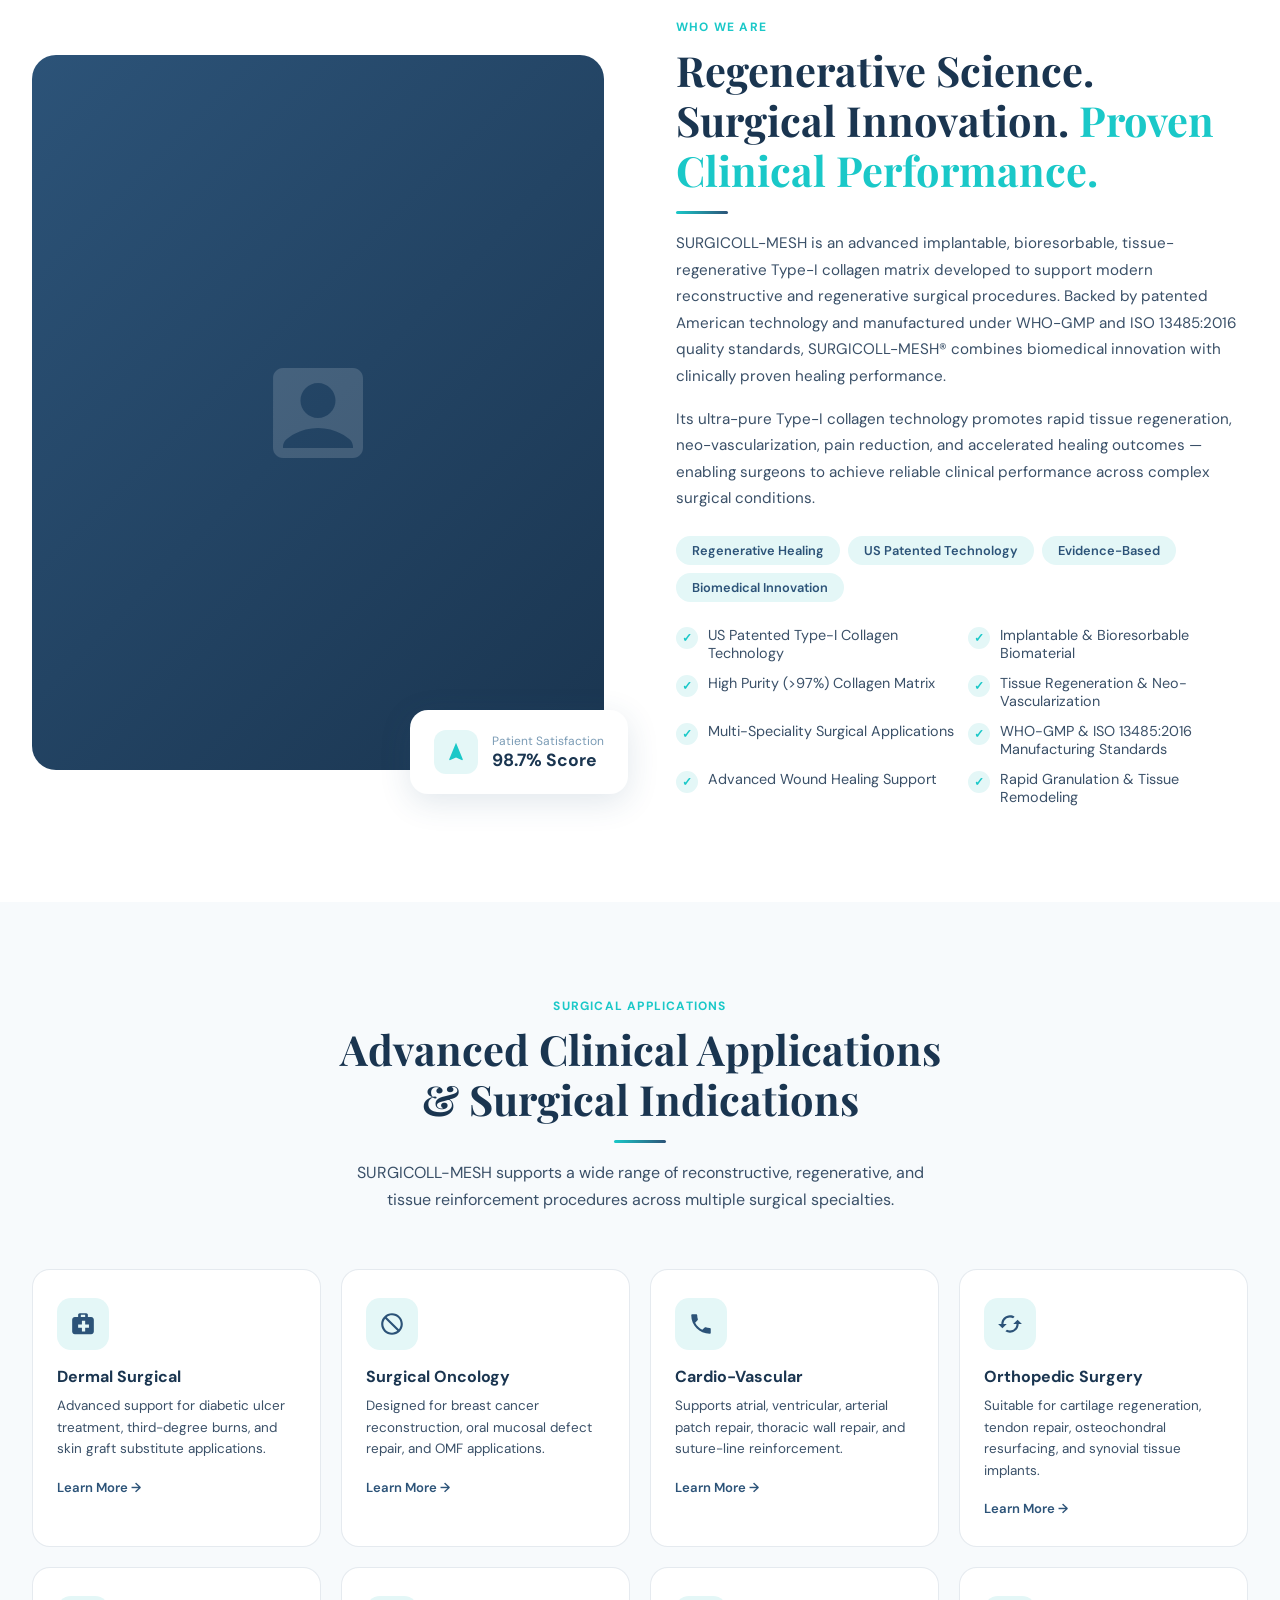
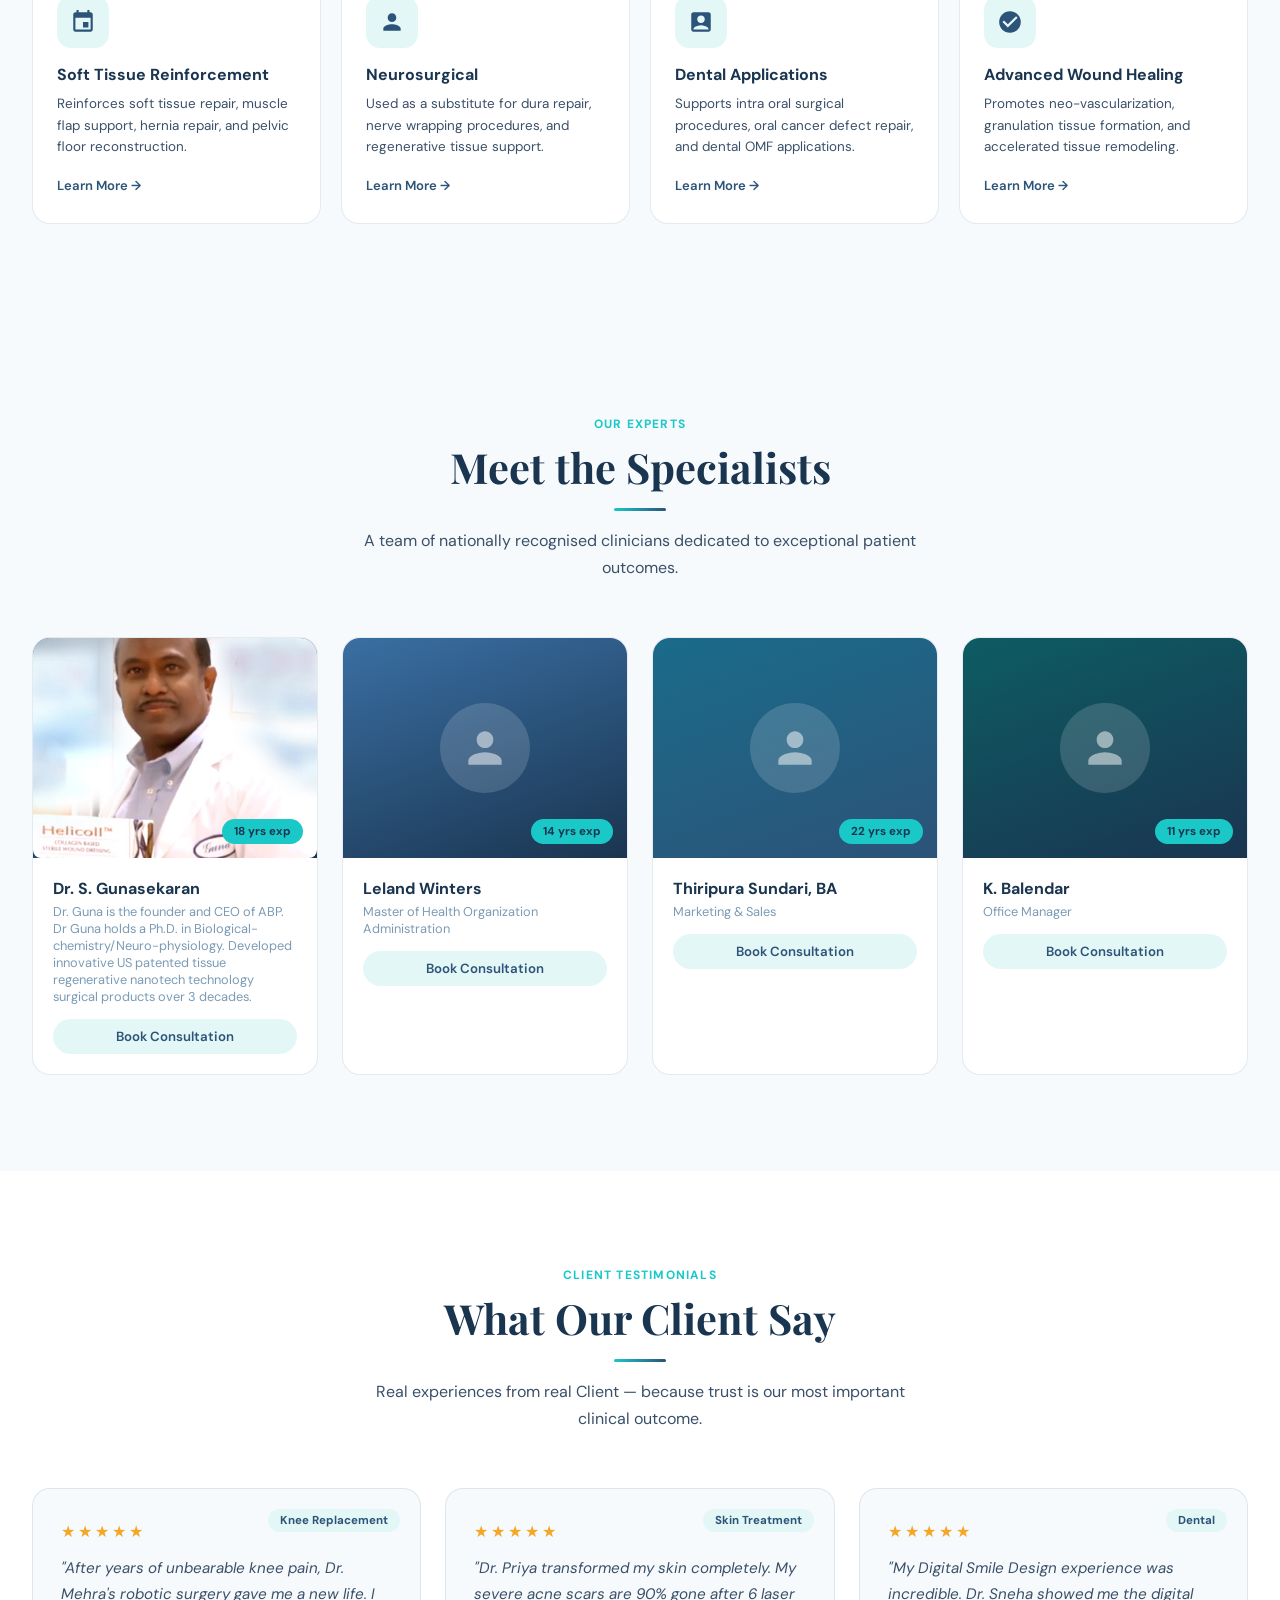
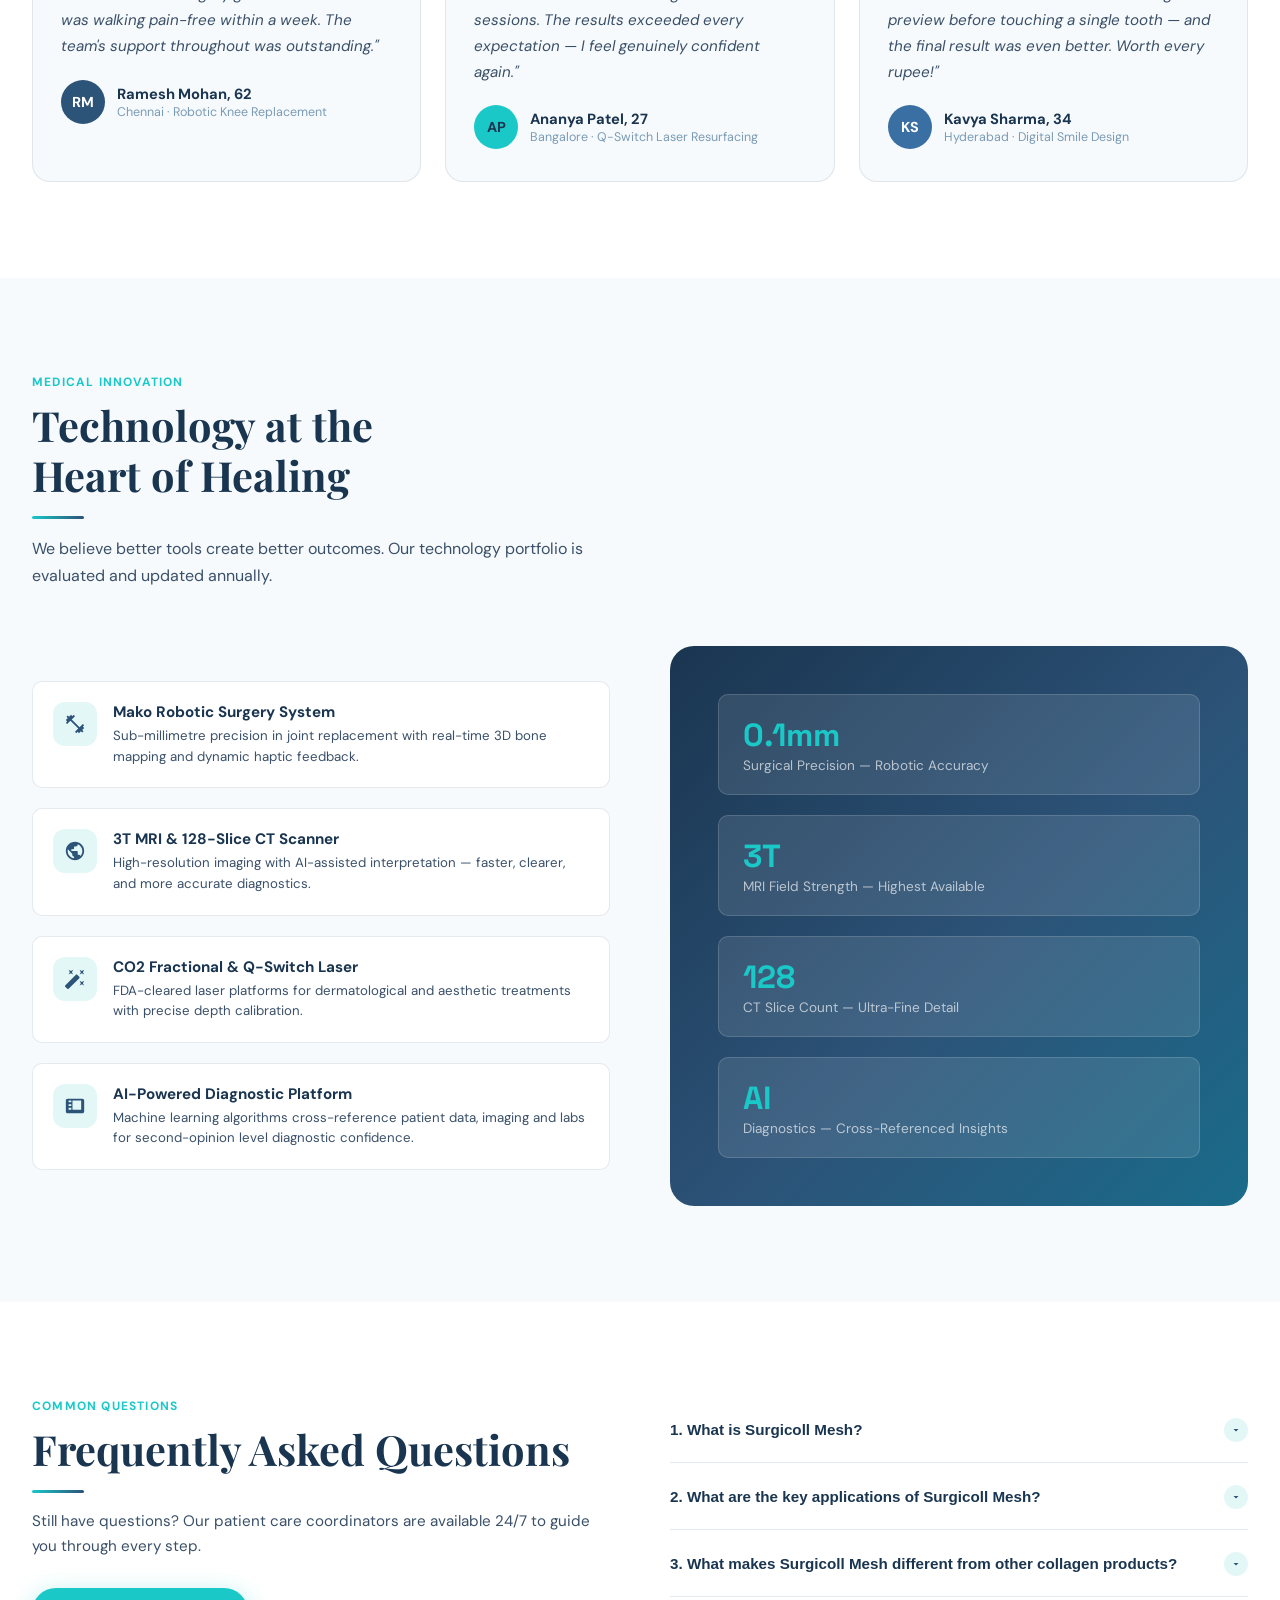
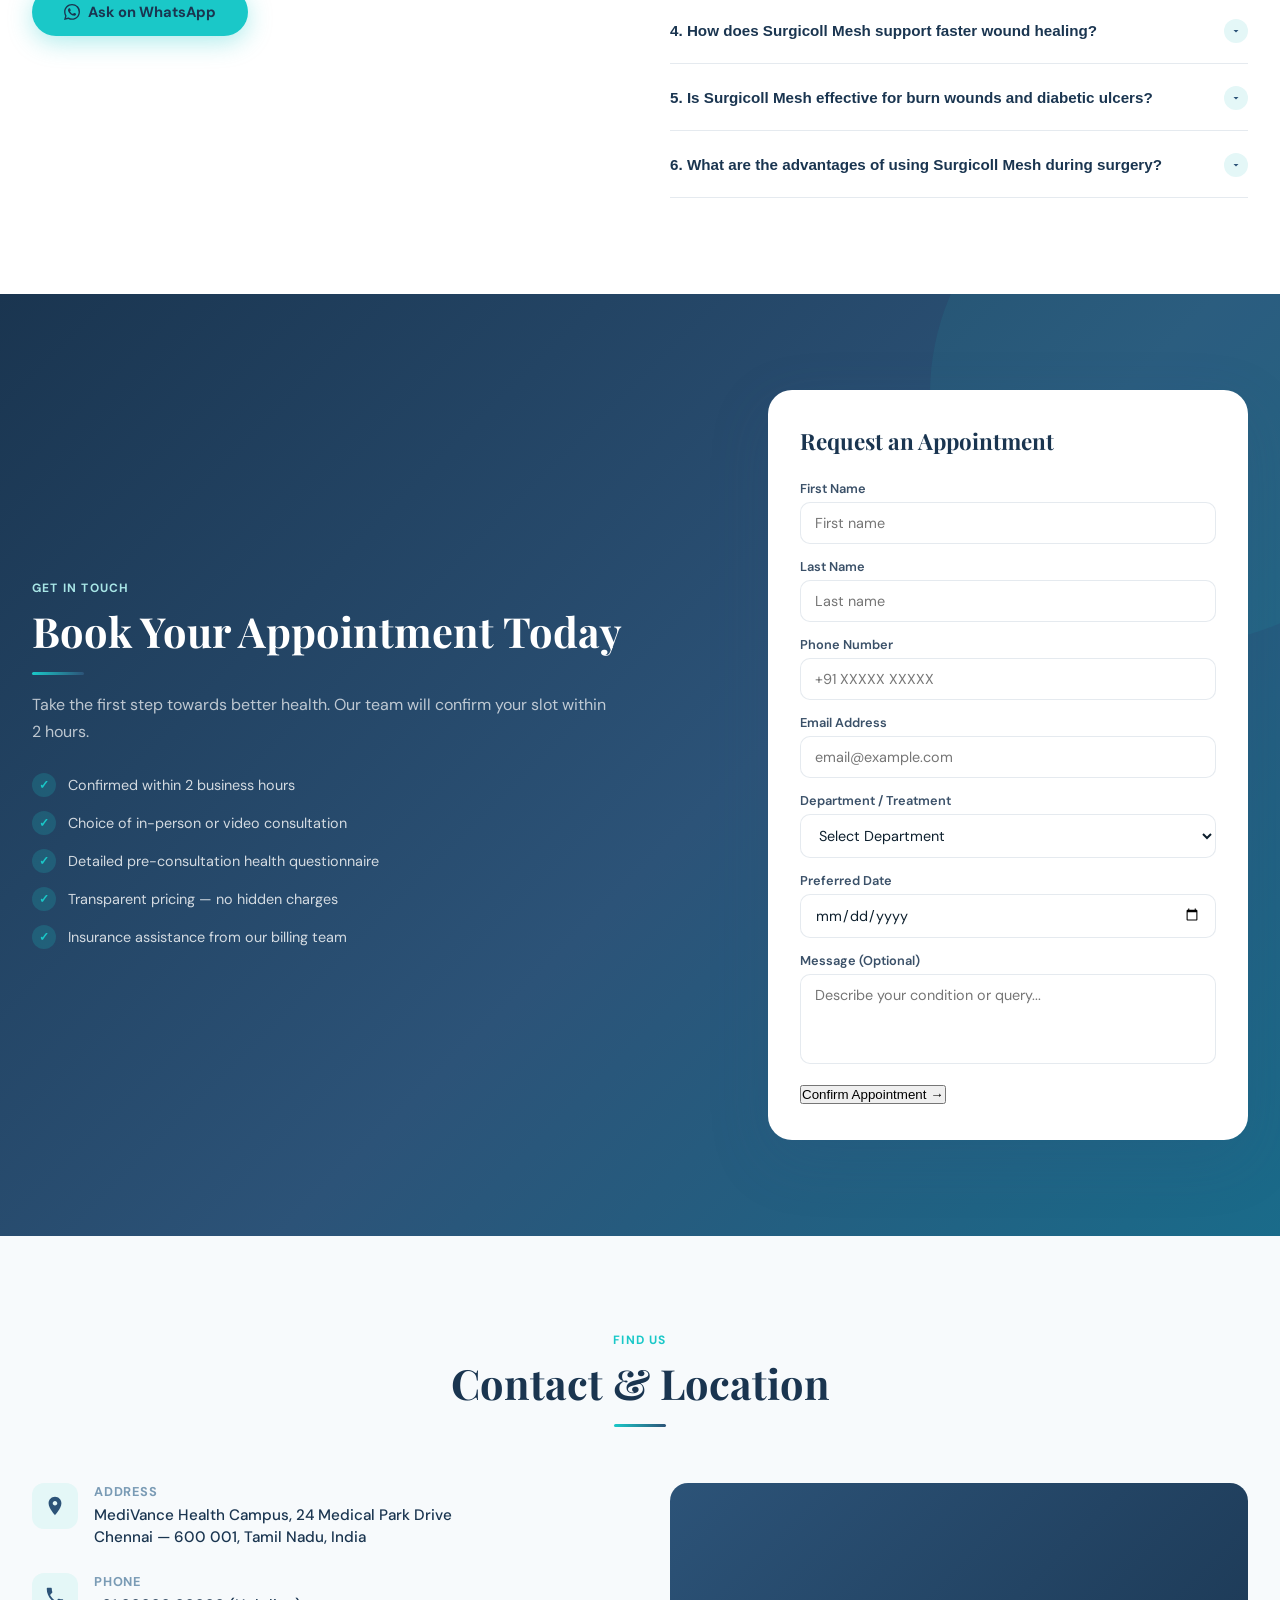
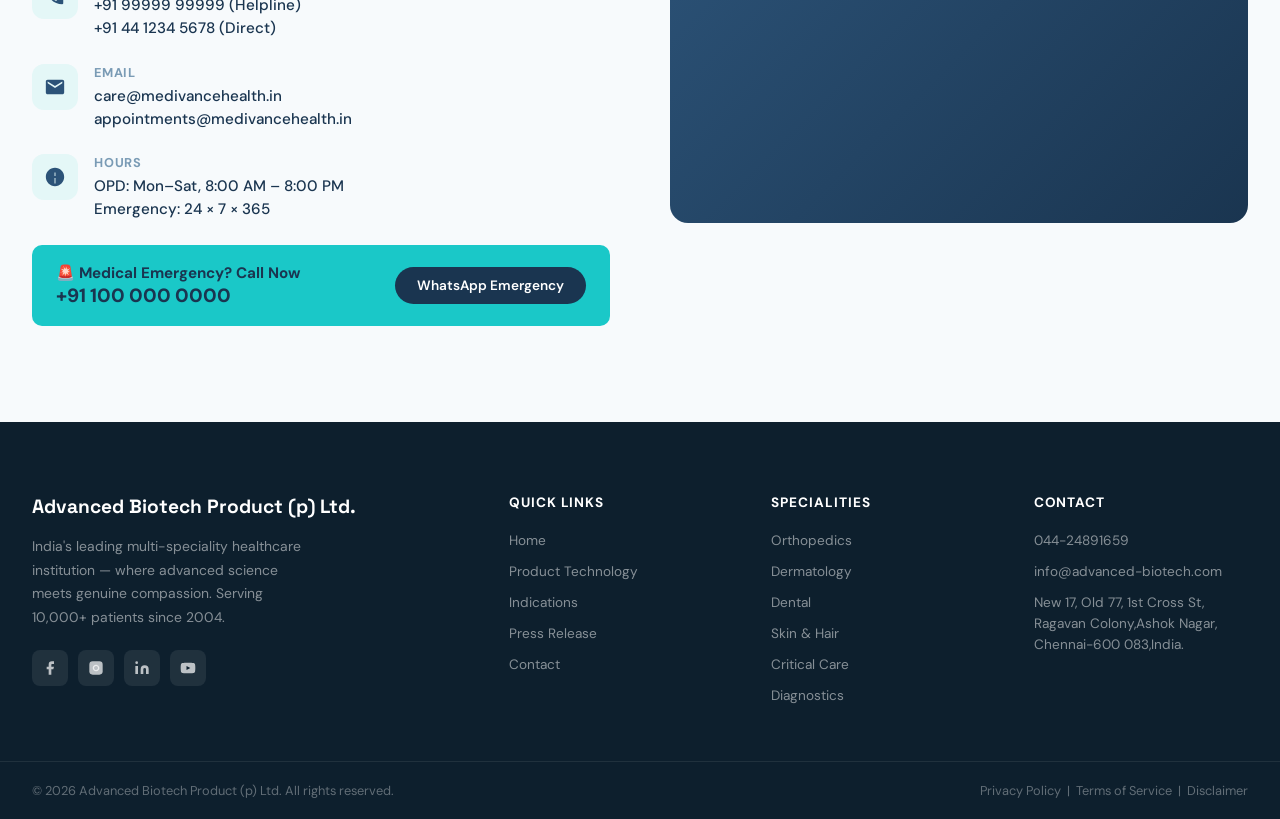
==== commit 113a20c2: "Update link to dermal surgical page" ====
--- a/index.html
+++ b/index.html
@@ -47,7 +47,7 @@
                 <ul class="mv-dropdown-menu">
 
                     <li class="mv-dropdown-item">
-                        <a href="../page/dermal_surgical.html" class="mv-dropdown-link">Dermal Surgical</a>
+                        <a href="./page/dermal_surgical.html" class="mv-dropdown-link">Dermal Surgical</a>
                     </li>
 
                     <li class="mv-dropdown-item">
